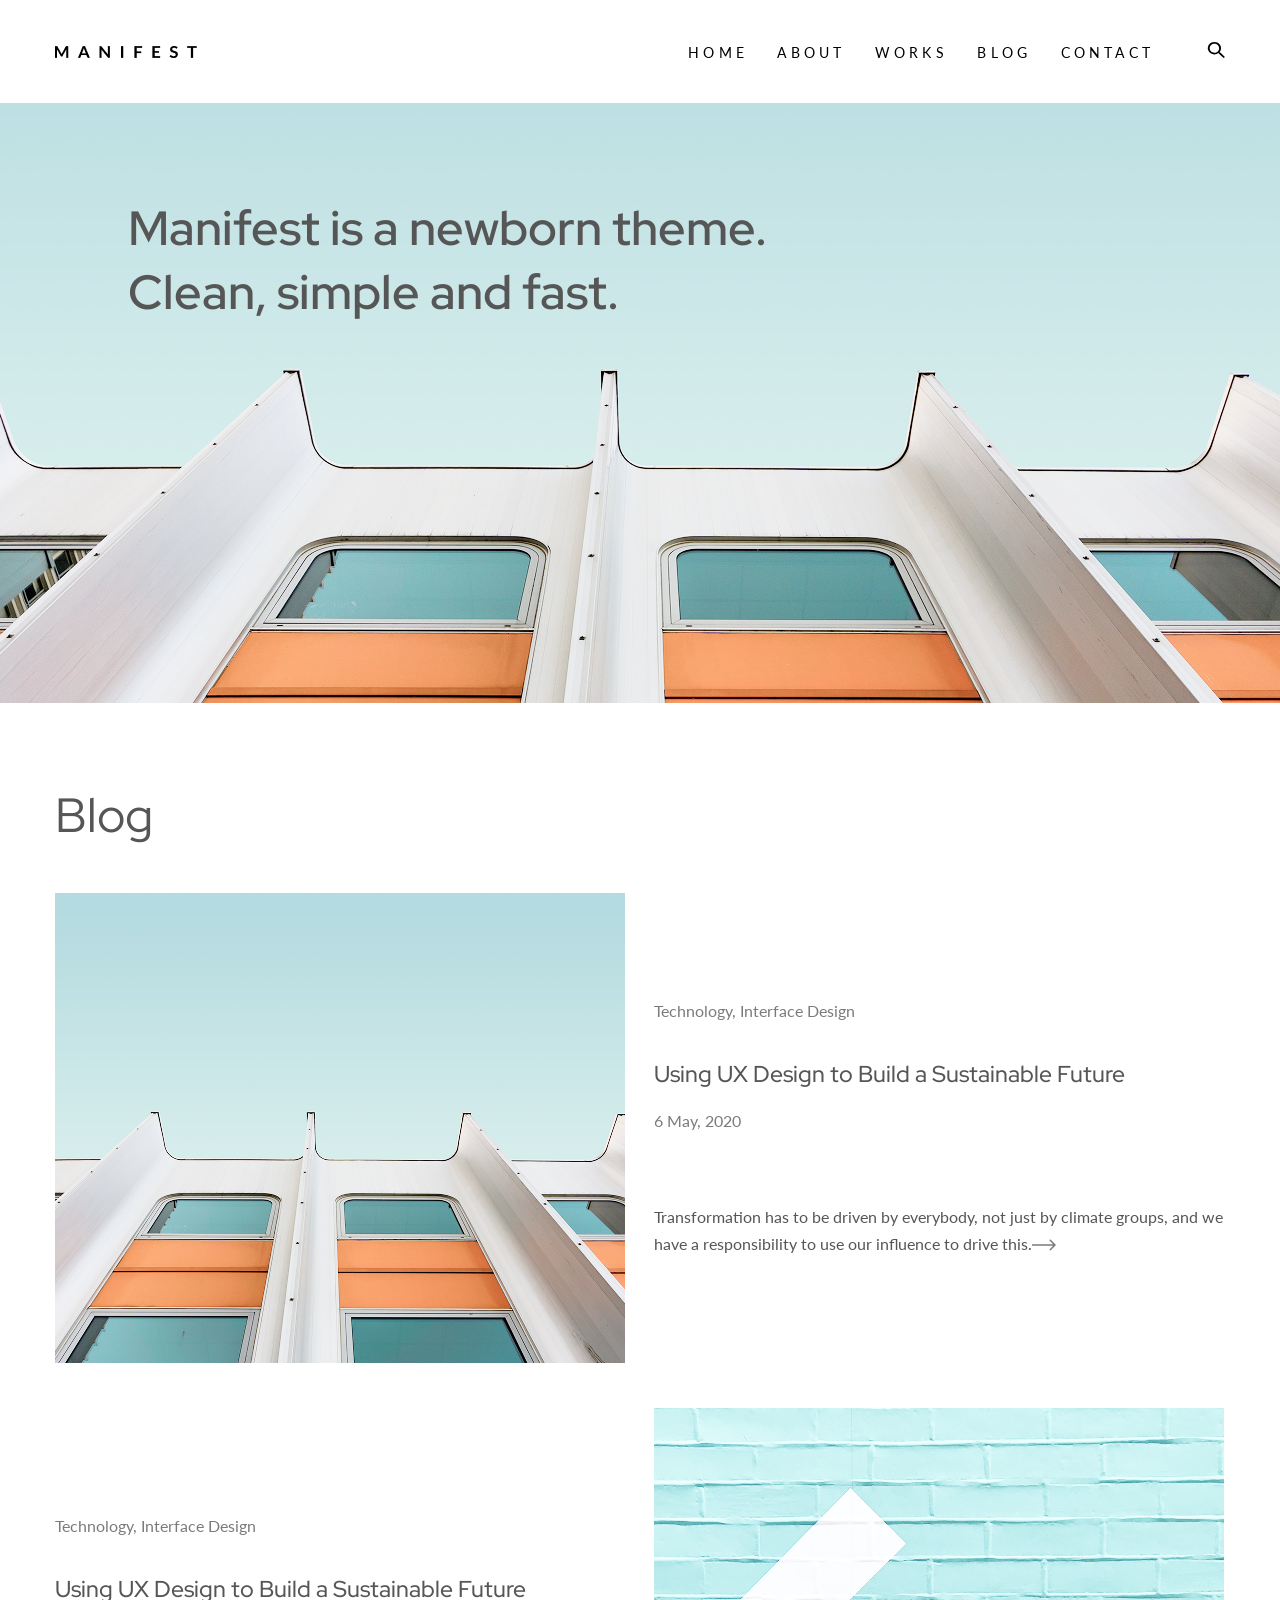
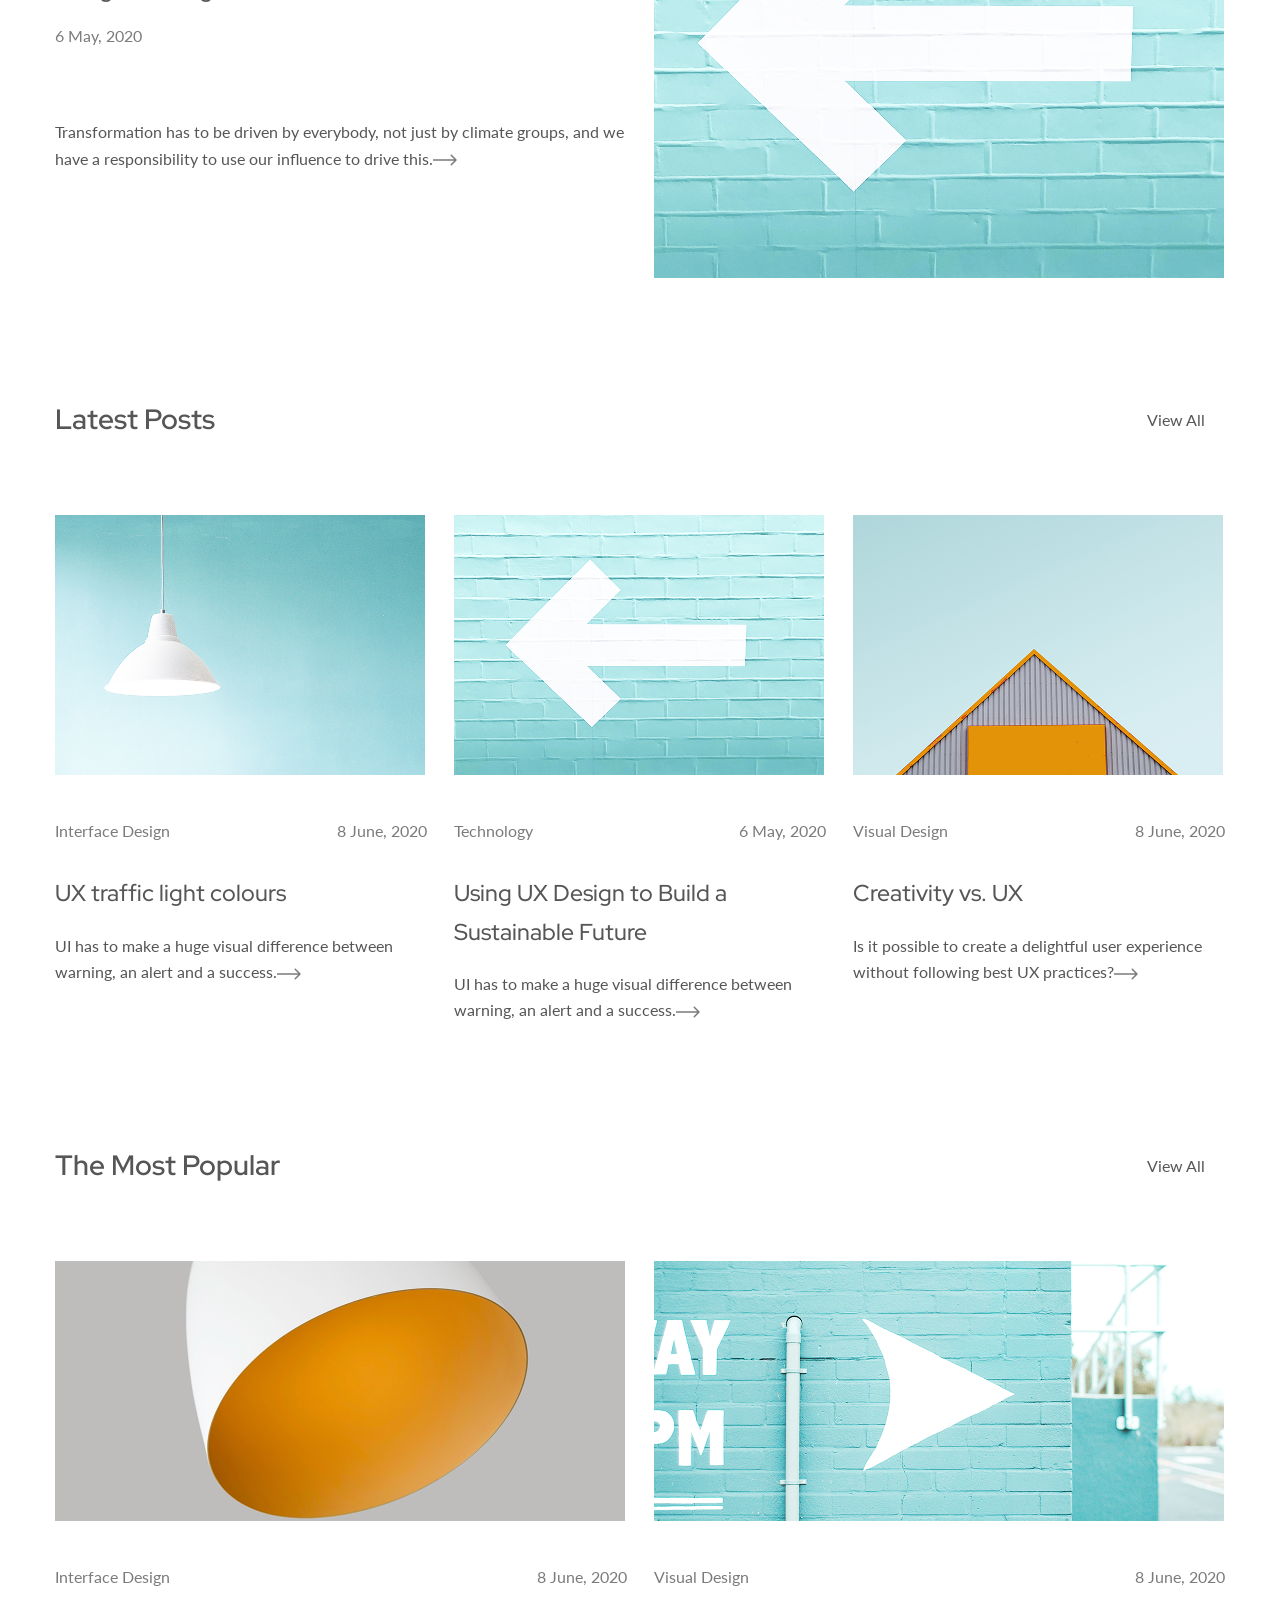
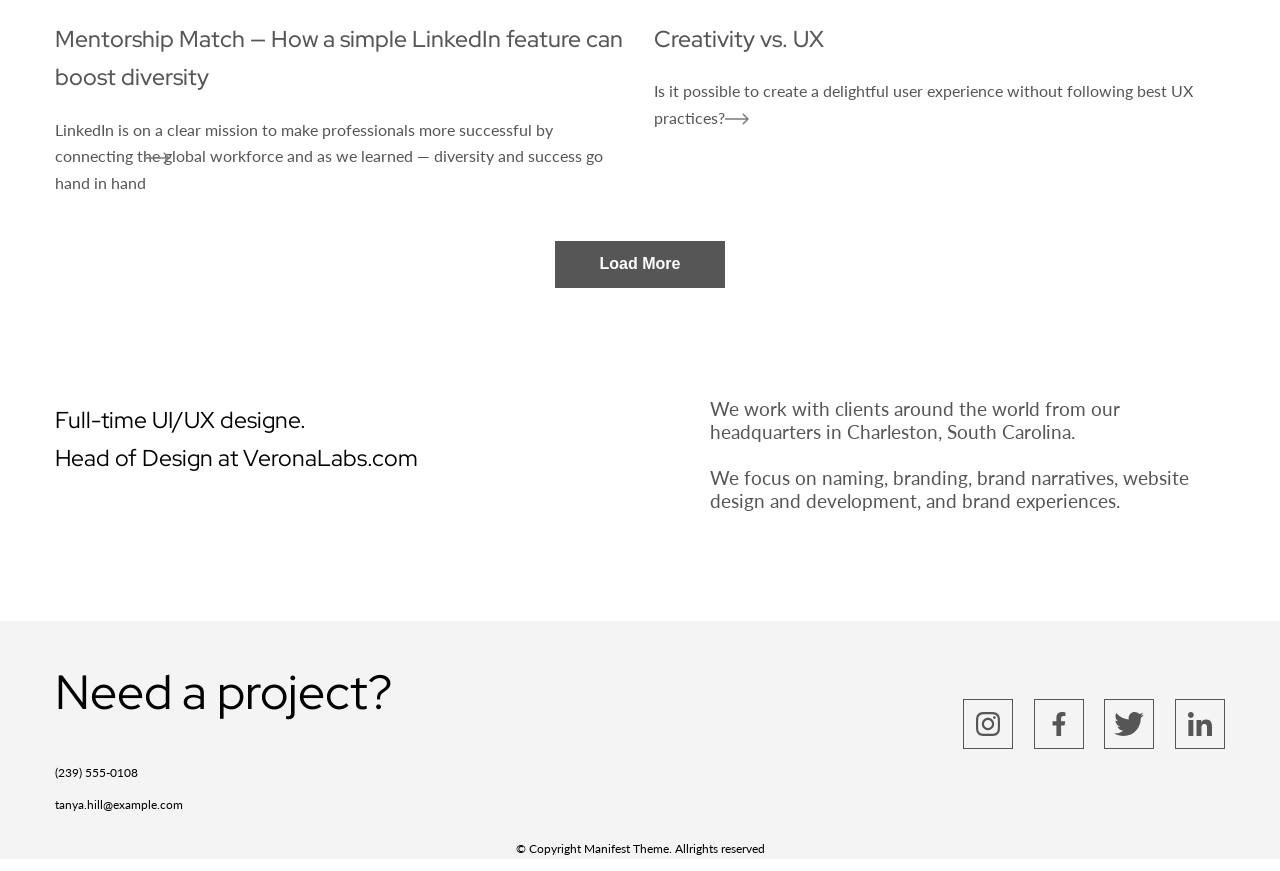
==== index.html @ acde96e4 "Create Manifest" ====
<!DOCTYPE html>
<html lang="en">

<head>
    <meta charset="UTF-8">
    <meta name="viewport" content="width=device-width, initial-scale=1.0">
    <title>Manifest</title>
    <link rel="preconnect" href="https://fonts.googleapis.com">
    <link rel="preconnect" href="https://fonts.gstatic.com" crossorigin>
    <link
        href="https://fonts.googleapis.com/css2?family=Lato:ital,wght@0,100;0,300;0,400;0,700;0,900;1,100;1,300;1,400;1,700;1,900&family=Red+Hat+Display:ital,wght@0,300..900;1,300..900&display=swap"
        rel="stylesheet">
    <link rel="stylesheet" href="./css/main.css">
</head>

<body>
    <header class="header">
        <div class="logo">
            <a href="#">
                <img src="./assets/img/logo.png" alt="Logo Company">
            </a>
        </div>
        <nav class="nav">


            <input type="checkbox" id="nav-burger" class="nav-burger burger">
            <label for="nav-burger" class="burger-img"></label>


            <ul class="menu">
                <li class="menu-item">
                    <a href="#" class="menu-link">home</a>
                </li>
                <li class="menu-item">
                    <a href="#" class="menu-link">about</a>
                </li>
                <li class="menu-item">
                    <a href="#" class="menu-link">works</a>
                </li>
                <li class="menu-item">
                    <a href="#" class="menu-link">blog</a>
                </li>
                <li class="menu-item">
                    <a href="#" class="menu-link">contact</a>
                </li>
            </ul>
        </nav>
        <div class="search">
            <a href="" class="search-link">
                <img src="./assets/img/search.svg" alt="Search icon">
            </a>
        </div>

    </header>


    <main class="main">
        <div class="background">
            <section class="banner">
                <h1 class="title-1">Manifest is a newborn theme.
                    Clean, simple and fast.
                </h1>
            </section>

        </div>
        <div class="blog">
            <div class="wrapper">
                <h2 class="title-2">Blog</h2>
                <div class="content">
                    <div class="blog-img">
                        <img src="./assets/img/blog-image.png" alt="blog-image">
                    </div>
                    <div class="text-content">
                        <h5 class="title-5">Technology, Interface Design</h5>
                        <h4 class="title-4">Using UX Design to Build a Sustainable Future</h4>
                        <data class="data">6 May, 2020</data>
                        <p class="text">Transformation has to be driven by everybody, not just by climate groups, and
                            we have a responsibility to use our
                            influence to drive this.</p>
                    </div>

                </div>
                <div class="content flex-reverse">
                    <div class="blog-img">
                        <img src="./assets/img/image.png" alt="image">
                    </div>
                    <div class="text-content">
                        <h5 class="title-5">Technology, Interface Design</h5>
                        <h4 class="title-4">Using UX Design to Build a Sustainable Future</h4>
                        <data class="data">6 May, 2020</data>
                        <p class="text">Transformation has to be driven by everybody, not just by climate groups, and
                            we have a responsibility to use our
                            influence to drive this.</p>
                    </div>
                </div>
            </div>
            <div class="wrapper">
                <div class="view">
                    <h3 class="title-3">Latest Posts</h3>
                    <p class="text">View All</p>
                </div>
                <div class="wrapper-row wrapper-row-first">
                    <div class="content-column">
                        <div class="blog-img">
                            <img src="./assets/img/image_1.png" alt="image_1">
                        </div>

                        <div class="text-content">
                            <div class="data-row">
                                <h5 class="title-5">Interface Design</h5>
                                <data class="data">8 June, 2020</data>
                            </div>
                            <h4 class="title-4">UX traffic light colours</h4>
                            <p class="text text-m20">UI has to make a huge visual difference between warning, an alert
                                and a
                                success.
                            </p>
                        </div>
                    </div>
                    <div class="content-column">
                        <div class="blog-img">
                            <img src="./assets/img/image_2.png" alt="image_1">
                        </div>

                        <div class="text-content">
                            <div class="data-row">
                                <h5 class="title-5">Technology</h5>
                                <data class="data">6 May, 2020</data>
                            </div>
                            <h4 class="title-4">Using UX Design to Build a Sustainable Future</h4>
                            <p class="text text-m20">UI has to make a huge visual difference between warning, an alert
                                and a
                                success.</p>
                        </div>
                    </div>
                    <div class="content-column">
                        <div class="blog-img">
                            <img src="./assets/img/Image_3.png" alt="image_1">
                        </div>

                        <div class="text-content">
                            <div class="data-row">
                                <h5 class="title-5">Visual Design</h5>
                                <data class="data">8 June, 2020</data>
                            </div>
                            <h4 class="title-4">Creativity vs. UX</h4>
                            <p class="text text-m20">Is it possible to create a delightful user experience without
                                following best
                                UX
                                practices?</p>
                        </div>
                    </div>
                </div>

            </div>

            <div class="wrapper">
                <div class="view">
                    <h3 class="title-3">The Most Popular</h3>
                    <p>View All</p>
                </div>
                <div class="wrapper-row wrapper-row-second">
                    <div class="content-column">
                        <div class="blog-img">
                            <img src="./assets/img/Image_4.png" alt="Image_4">
                        </div>

                        <div class="text-content">
                            <div class="data-row">
                                <h5 class="title-5">Interface Design</h5>
                                <data class="data">8 June, 2020</data>
                            </div>
                            <h4 class="title-4">Mentorship Match — How a simple LinkedIn feature can boost diversity
                            </h4>
                            <p class="text text-m20">LinkedIn is on a clear mission to make professionals more
                                successful by
                                connecting the global workforce and as we
                                learned — diversity and success go hand in hand</p>
                        </div>
                    </div>
                    <div class="content-column">
                        <div class="blog-img">
                            <img src="./assets/img/Image_5.png" alt="Image_5">
                        </div>

                        <div class="text-content">
                            <div class="data-row">
                                <h5 class="title-5">Visual Design</h5>
                                <data class="data">8 June, 2020</data>
                            </div>
                            <h4 class="title-4">Creativity vs. UX</h4>
                            <p class="text text-m20">Is it possible to create a delightful user experience without
                                following best
                                UX
                                practices?</p>
                        </div>
                    </div>
                </div>

                <button class="button">Load More</button>
            </div>

            <div class="grid">
                <h3 class="title-3">Full-time UI/UX designe. <br>Head of Design at VeronaLabs.com</h3>
                <p>We work with clients around the world from our headquarters in Charleston, South Carolina. <br><br>
                    We focus on naming, branding, brand narratives, website design and development, and brand
                    experiences.</p>
            </div>
        </div>
    </main>


    <footer class="footer">
        <div class="wrapper-row">
            <div class="contacts">
                <h2 class="title-2">Need a project?</h2>
                <p class="text">(239) 555-0108</p>
                <p class="text">tanya.hill@example.com</p>
            </div>
            <ul class="social">
                <li class="social-item">
                    <a href="#" class="social-link">
                        <svg width="24" height="24">
                            <use xlink:href="./assets/img/sprite.svg#instagram" class="social-icon"></use>
                        </svg>
                    </a>
                </li>
                <li class="social-item">
                    <a href="#" class="social-link">
                        <svg width="14" height="24">
                            <use xlink:href="./assets/img/sprite.svg#facebook" class="social-icon"></use>
                        </svg>
                    </a>
                </li>
                <li class="social-item">
                    <a href="#" class="social-link">
                        <svg width="30" height="24">
                            <use xlink:href="./assets/img/sprite.svg#twitter" class="social-icon"></use>
                        </svg>
                    </a>
                </li>
                <li class="social-item">
                    <a href="#" class="social-link">
                        <svg width="24" height="24">
                            <use xlink:href="./assets/img/sprite.svg#linkedin" class="social-icon"></use>
                        </svg>
                    </a>
                </li>
            </ul>
        </div>
        <p class="text">© Copyright Manifest Theme. Allrights reserved</p>
    </footer>
</body>

</html>
---- css/main.css ----
* {
  box-sizing: border-box;
  padding: 0;
}

ul,
ol,
dl {
  padding-left: 0;
  margin: 0 0;
  list-style: none;
}

html,
body {
  margin: 0;
  font-family: "Lato", sans-serif;
  font-size: 16px;
}

body {
  color: #565656;
  min-height: 100vh;
}

.header,
.banner,
.blog,
.footer {
  padding: 0 calc(50vw - 585px);
}
@media screen and (max-width: 1200px) {
  .header,
  .banner,
  .blog,
  .footer {
    padding: 0 calc(50vw - (585px - 13%));
  }
}
@media screen and (max-width: 992px) {
  .header,
  .banner,
  .blog,
  .footer {
    padding: 0 calc(50vw - (585px - 27%));
  }
}
@media screen and (max-width: 768px) {
  .header,
  .banner,
  .blog,
  .footer {
    padding: 0 15px;
  }
}

.header {
  display: flex;
  justify-content: space-between;
  align-items: center;
  gap: 1.8vw;
  padding-top: 42px;
  padding-bottom: 42px;
}
@media screen and (max-width: 992px) {
  .header {
    padding-top: 24px;
    padding-bottom: 24px;
  }
}

.nav {
  display: flex;
  justify-content: flex-end;
  flex-grow: 1;
}
@media screen and (max-width: 992px) {
  .nav {
    order: 2;
    flex-grow: 0;
  }
}

.menu {
  display: flex;
  gap: 2.3vw;
  padding: 0 30px;
}
@media screen and (max-width: 992px) {
  .menu {
    position: absolute;
    right: 0;
    top: 70px;
    width: 340px;
    opacity: 0;
    flex-direction: column;
    z-index: 2;
    background: #85b4c7;
    padding: 0 0;
    gap: 0;
    transition: all 0.5s;
  }
}
@media screen and (max-width: 992px) {
  .menu-item {
    text-align: center;
    padding: 10px 0;
    border: 1px solid #e5d9d9;
  }
}
.menu-link {
  position: relative;
  text-decoration: none;
  text-transform: uppercase;
  color: #000;
  font-size: 0.875rem;
  letter-spacing: 0.3em;
  font-weight: 400;
}
.menu-link::after {
  content: "";
  position: absolute;
  bottom: -5px;
  left: -14px;
  transform: translateX(10%);
  width: 0;
  height: 1px;
  opacity: 0;
  background: #000;
  transition: all 0.55s;
}
.menu-link:hover::after {
  left: 0;
  transform: translateX(12%);
  width: 76%;
  opacity: 1;
}

.burger {
  display: none;
}
@media screen and (max-width: 992px) {
  .burger:checked ~ .menu {
    opacity: 1;
  }
  .burger:checked ~ .burger-img {
    transform: rotate(405deg);
    transition: all 0.35s;
  }
  .burger:checked ~ .burger-img::before {
    opacity: 0;
  }
  .burger:checked ~ .burger-img::after {
    top: 0;
    transform: rotate(90deg);
  }
}
.burger-img {
  display: none;
  cursor: pointer;
}
@media screen and (max-width: 992px) {
  .burger-img {
    display: inline-block;
    position: relative;
    top: -3px;
    width: 34px;
    height: 2px;
    background-color: #000;
    vertical-align: middle;
  }
  .burger-img::after, .burger-img::before {
    content: "";
    position: absolute;
    width: 100%;
    height: 2px;
    background-color: #000;
    top: 10px;
  }
  .burger-img::after {
    top: -10px;
  }
}

.main {
  display: flex;
  flex-direction: column;
  gap: 9vh;
}
.main .background {
  background: url(../assets/img/bg-image.png) no-repeat;
  background-position: top;
  background-size: cover;
  max-width: 100%;
  max-height: 600px;
  position: relative;
}
.main .background::before {
  content: "";
  display: block;
  padding-top: 45%;
}
@media screen and (max-width: 992px) {
  .main .background {
    width: 100%;
  }
}
.main .background .banner {
  padding-top: 100px;
  padding-bottom: 380px;
}
.main .background .banner .title-1 {
  position: absolute;
  top: 5%;
  left: 10%;
  transform: translateY(50%);
  white-space: pre-line;
  font-weight: 600;
  font-size: 48px;
  line-height: 1.33;
  font-family: "Red Hat Display", sans-serif;
  margin: 0;
}
@media screen and (max-width: 992px) {
  .main .background .banner .title-1 {
    font-size: 36px;
  }
}
@media screen and (max-width: 768px) {
  .main .background .banner .title-1 {
    font-size: 30px;
    line-height: 1.67;
  }
}
.main .wrapper {
  display: flex;
  flex-direction: column;
  gap: 5vh;
  margin-bottom: 90px;
}
.main .wrapper .title-2 {
  font-family: "Red Hat Display", sans-serif;
  font-weight: 400;
  font-size: 48px;
  line-height: 1.33;
  margin: 0;
}
.main .wrapper .content {
  display: flex;
  gap: 3vh;
  align-items: center;
  justify-content: flex-start;
}
@media screen and (max-width: 778px) {
  .main .wrapper .content {
    flex-direction: column-reverse;
    align-items: center;
  }
}
.main .wrapper .content .blog-img {
  flex: 1 1 50%;
  min-width: 0;
  max-width: 100%;
}
@media screen and (max-width: 778px) {
  .main .wrapper .content .blog-img {
    flex: none;
    width: 100%;
  }
}
.main .wrapper .content .blog-img img {
  max-width: 100%;
  display: block;
  object-fit: cover;
  height: auto;
}
@media screen and (max-width: 778px) {
  .main .wrapper .content .blog-img img {
    width: 100%;
  }
}
.main .wrapper .text-content {
  flex: 1 1 50%;
  min-width: 0;
  max-width: 100%;
}
@media screen and (max-width: 778px) {
  .main .wrapper .text-content {
    flex: none;
  }
}
.main .wrapper .text-content .title-5,
.main .wrapper .text-content .data,
.main .wrapper .text-content .text {
  font-weight: 400;
  font-size: 16px;
  line-height: 1.66;
  color: #7b7b7b;
  margin: 0 0 30px;
}
.main .wrapper .text-content .title-4 {
  font-family: "Red Hat Display", sans-serif;
  font-weight: 500;
  font-size: 23px;
  line-height: 1.66;
  margin: 0 0 15px;
  columns: #000;
}
.main .wrapper .text-content .text {
  color: #565656;
  margin: 70px 0 0;
  position: relative;
}
.main .wrapper .text-content .text::after {
  content: "";
  background: url(../assets/img/Arrow.svg) no-repeat;
  position: absolute;
  width: 100%;
  height: 12px;
  top: 35px;
}
.main .wrapper .text-content .data-row {
  display: flex;
  justify-content: space-between;
  align-items: center;
  margin-top: 20px;
}
.main .wrapper .text-content .text-m20 {
  margin-top: 20px;
}
.main .wrapper .flex-reverse {
  flex-direction: row-reverse;
  align-items: center;
}
@media screen and (max-width: 778px) {
  .main .wrapper .flex-reverse {
    flex-direction: column-reverse;
    align-items: center;
  }
}
.main .wrapper .view {
  display: flex;
  justify-content: space-between;
  align-items: center;
  padding-right: 20px;
}
.main .wrapper .view .title-3 {
  font-family: "Red Hat Display", sans-serif;
  font-weight: 600;
  font-size: 28px;
  line-height: 1.66;
}
@media screen and (max-width: 778px) {
  .main .wrapper .view .title-3 {
    margin: 0;
  }
}
@media screen and (max-width: 778px) {
  .main .wrapper .view {
    flex-direction: column;
    justify-content: flex-start;
    align-items: start;
  }
}
.main .wrapper .wrapper-row {
  display: flex;
  gap: 3vh;
}
.main .wrapper .wrapper-row .content-column {
  display: flex;
  flex-direction: column;
  flex: 1 1 50%;
  gap: 2.5vh;
}
.main .wrapper .wrapper-row .content-column .blog-img {
  /* flex: 1 1 50%; */
  min-width: 0;
  max-width: 100%;
}
.main .wrapper .wrapper-row .content-column .blog-img img {
  max-width: 100%;
  display: block;
  object-fit: cover;
  height: auto;
}
@media screen and (max-width: 992px) {
  .main .wrapper .wrapper-row .content-column .blog-img img {
    flex: 1 1 50%;
    min-width: 0;
  }
}
@media screen and (max-width: 992px) {
  .main .wrapper .wrapper-row-first {
    flex-direction: column;
  }
}
@media screen and (max-width: 992px) {
  .main .wrapper .wrapper-row-first .content-column {
    display: flex;
    flex-direction: row;
    gap: 3vh;
  }
  .main .wrapper .wrapper-row-first .content-column:nth-of-type(2) {
    flex-direction: row-reverse;
  }
  .main .wrapper .wrapper-row-first .content-column .blog-img {
    flex: 1 1 50%;
  }
}
@media screen and (max-width: 778px) {
  .main .wrapper .wrapper-row-first .content-column {
    flex-direction: column;
    gap: 5vh;
  }
  .main .wrapper .wrapper-row-first .content-column:nth-of-type(2) {
    flex-direction: column;
  }
}
@media screen and (max-width: 778px) {
  .main .wrapper .wrapper-row-second {
    flex-direction: column;
    gap: 5vh;
  }
}
.main .wrapper .button {
  max-width: 180px;
  background: #565656;
  border: none;
  font-weight: 700;
  font-size: 16px;
  line-height: 166%;
  color: #fff;
  padding: 10px 45px;
  margin: 0 auto;
  cursor: pointer;
}
.main .grid {
  display: grid;
  grid-template-columns: 1fr 140px 1fr;
  margin-bottom: 90px;
}
.main .grid .title-3 {
  grid-column: 1;
  font-family: "Red Hat Display", sans-serif;
  font-weight: 400;
  font-size: 23px;
  line-height: 1.66;
  color: #000;
}
.main .grid p {
  grid-column: 3;
  font-size: 19px;
  color: #565656;
}
@media screen and (max-width: 992px) {
  .main .grid {
    grid-template-columns: 1fr;
    grid-auto-rows: auto;
    gap: 7vh;
    text-align: left;
  }
  .main .grid .title-3 {
    grid-column: 1;
    text-align: left;
  }
  .main .grid p {
    grid-column: 1;
    text-align: right;
  }
}
@media screen and (max-width: 778px) {
  .main .grid {
    gap: 5vh;
  }
  .main .grid .title-3 {
    text-align: center;
  }
  .main .grid p {
    text-align: center;
    margin: 0;
  }
}

.footer {
  background: #f4f4f4;
}
.footer .wrapper-row {
  display: flex;
  justify-content: space-between;
  align-items: center;
}
.footer .wrapper-row .contacts .title-2 {
  font-family: "Red Hat Display", sans-serif;
  font-weight: 400;
  font-size: 48px;
  line-height: 1.3;
  color: #000;
  text-align: left;
}
@media screen and (max-width: 992px) {
  .footer .wrapper-row .contacts .title-2 {
    text-align: center;
  }
}
.footer .wrapper-row .contacts .text {
  text-align: left;
}
@media screen and (max-width: 992px) {
  .footer .wrapper-row .contacts .text {
    text-align: center;
  }
}
.footer .wrapper-row .social {
  display: flex;
  gap: 2.3vh;
}
.footer .wrapper-row .social-item .social-link {
  display: flex;
  justify-content: center;
  align-items: center;
  width: 50px;
  height: 50px;
  border: 1px solid #565656;
  cursor: pointer;
  fill: #565656;
}
.footer .wrapper-row .social-item .social-link:hover {
  fill: #ffffff;
  background: #565656;
}
@media screen and (max-width: 992px) {
  .footer .wrapper-row {
    flex-direction: column;
    justify-content: center;
    gap: 4vh;
    padding: 40px 0;
  }
}
.footer .text {
  font-weight: 400;
  font-size: 12px;
  line-height: 1.66;
  text-align: center;
  color: #000;
}/*# sourceMappingURL=main.css.map */
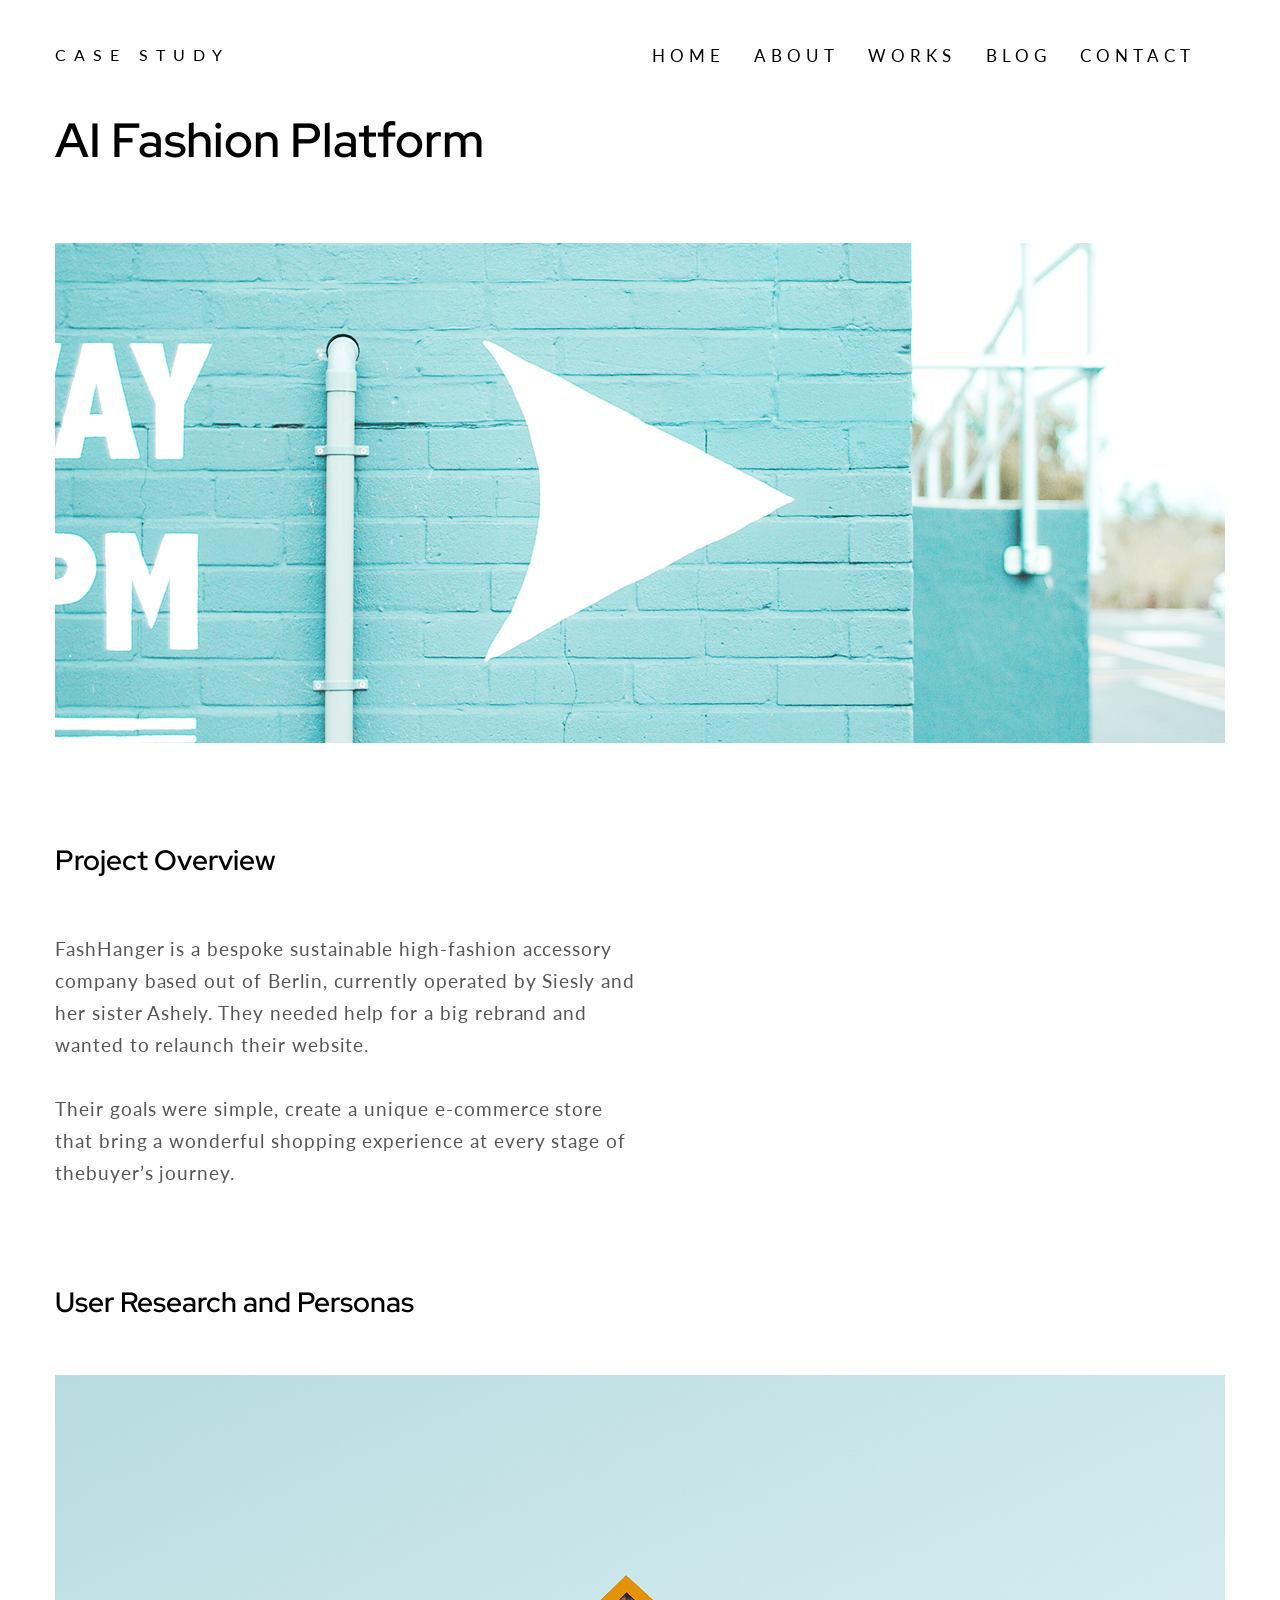
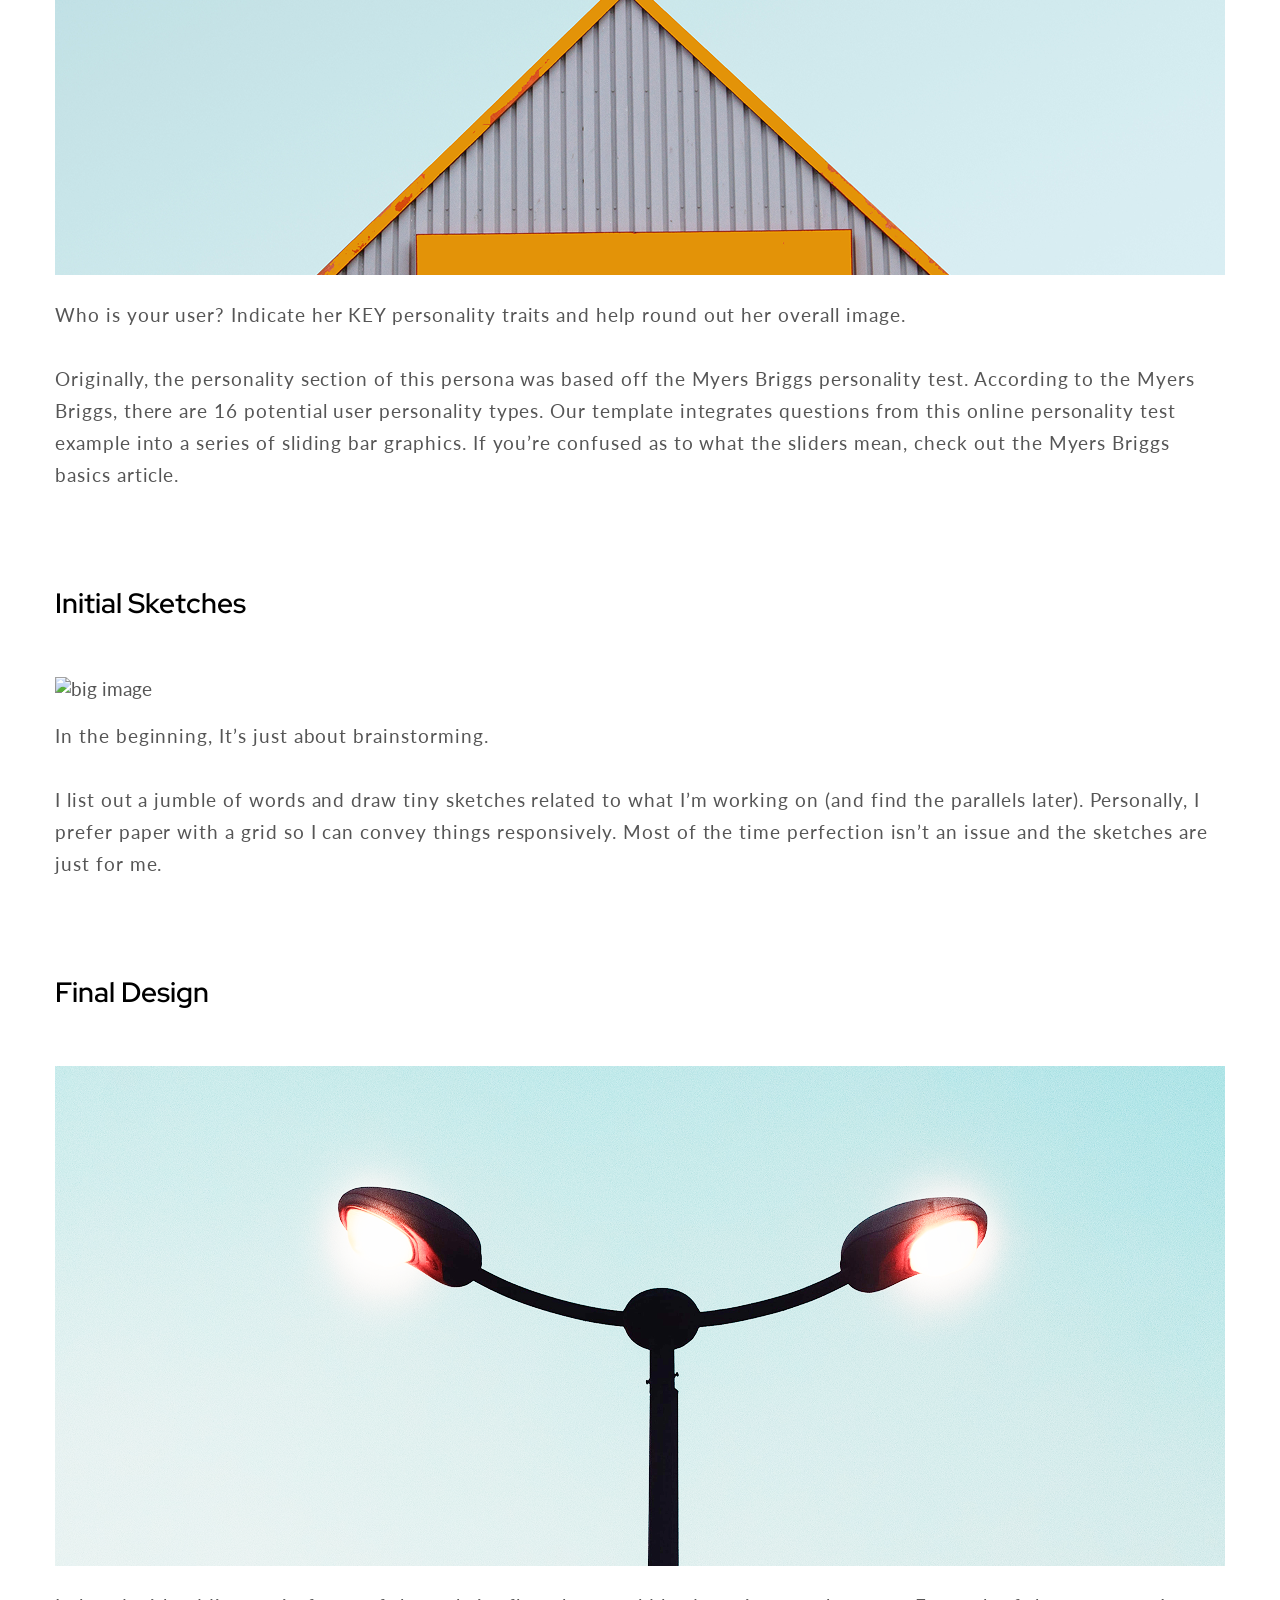
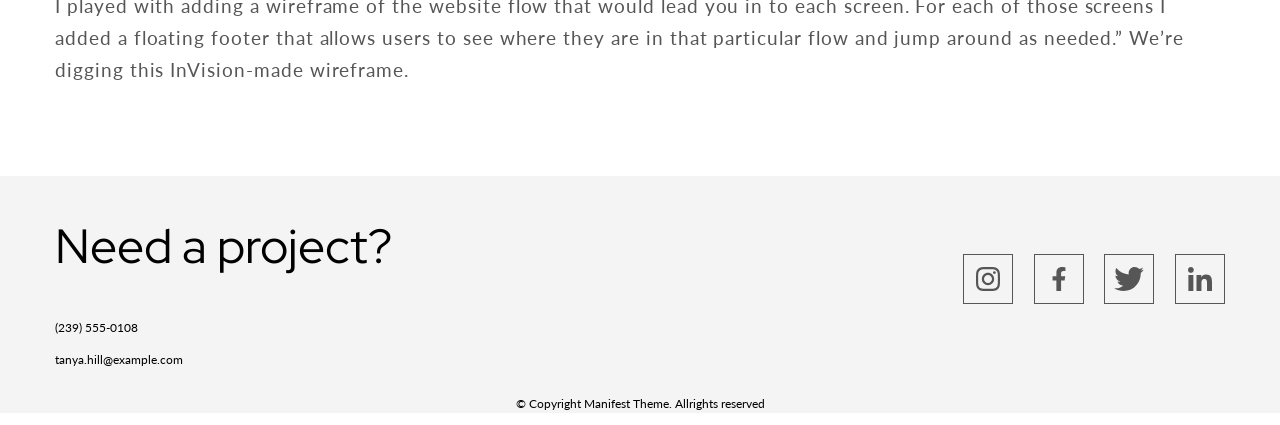
==== commit 01328560: "Adaptive Graphic" ====
--- a/index.html
+++ b/index.html
@@ -17,7 +17,7 @@
     <header class="header">
         <div class="logo">
             <a href="#">
-                <img src="./assets/img/logo.png" alt="Logo Company">
+                CASE STUDY
             </a>
         </div>
         <nav class="nav">
@@ -45,168 +45,81 @@
                 </li>
             </ul>
         </nav>
-        <div class="search">
-            <a href="" class="search-link">
-                <img src="./assets/img/search.svg" alt="Search icon">
-            </a>
-        </div>
 
     </header>
 
 
     <main class="main">
-        <div class="background">
-            <section class="banner">
-                <h1 class="title-1">Manifest is a newborn theme.
-                    Clean, simple and fast.
-                </h1>
-            </section>
+        <section class="section">
+            <h1 class="title title-1">
+                AI Fashion Platform
+            </h1>
+            <picture>
+                <source srcset="./assets/img/image1-small.png" media="(max-resolution: 1dppx) and (max-width: 500px)">
+                <source srcset="./assets/img/image1-medium.png" media="(max-resolution: 2dppx) and (max-width: 992px)">
+                <source srcset="./assets/img/image1-big.png" media="(max-resolution: 2dppx) and (max-width: 1400px)">
+                <img src="./assets/img/image1-big.png" alt="big picture">
+            </picture>
+        </section>
+        <section class="section">
+            <h2 class="title title-2">Project Overview</h2>
+            <p class="text text-left">FashHanger is a bespoke sustainable high-fashion accessory company based out of
+                Berlin, currently operated by Siesly and
+                her sister Ashely. They needed help for a big rebrand and wanted to relaunch their website.<br><br>
+                Their goals were simple, create a unique e-commerce store that bring a wonderful shopping experience at
+                every stage of
+                thebuyer’s journey.</p>
+        </section>
+        <section class="section">
+            <h2 class="title title-2">User Research and Personas</h2>
+            <picture>
+                <source srcset="./assets/img/image2-small.png" media="(max-resolution: 1dppx) and (max-width: 500px)">
+                <source srcset="./assets/img/image2-medium.png" media="(max-resolution: 2dppx) and (max-width: 992px)">
+                <source srcset="./assets/img/Image2-big.png" media="(max-resolution: 3dppx) and (max-width: 1400px)">
+                <img src="./assets/img/Image2-big.png" alt="big image">
+            </picture>
 
-        </div>
-        <div class="blog">
-            <div class="wrapper">
-                <h2 class="title-2">Blog</h2>
-                <div class="content">
-                    <div class="blog-img">
-                        <img src="./assets/img/blog-image.png" alt="blog-image">
-                    </div>
-                    <div class="text-content">
-                        <h5 class="title-5">Technology, Interface Design</h5>
-                        <h4 class="title-4">Using UX Design to Build a Sustainable Future</h4>
-                        <data class="data">6 May, 2020</data>
-                        <p class="text">Transformation has to be driven by everybody, not just by climate groups, and
-                            we have a responsibility to use our
-                            influence to drive this.</p>
-                    </div>
+            <p class="text">Who is your user? Indicate her KEY personality traits and help round out her overall image.
+                <br><br>
+                Originally, the personality section of this persona was based off the Myers Briggs personality test.
+                According to the
+                Myers Briggs, there are 16 potential user personality types. Our template integrates questions from this
+                online
+                personality test example into a series of sliding bar graphics. If you’re confused as to what the
+                sliders mean, check
+                out the Myers Briggs basics article.
+            </p>
+        </section>
+        <section class="section">
+            <h2 class="title title-2">Initial Sketches</h2>
+            <picture>
+                <source srcset="./assets/img/image3-small.png" media="(max-resolution: 1dppx) and (max-width: 500px)">
+                <source srcset="./assets/img/image3-medium.png" media="(max-resolution: 1dppx) and (max-width: 992px)">
+                <source srcset="./assets/img/Image3-big.png" media="(max-resolution: 1dppx) and (max-width: 1400px)">
+                <img src="./assets/img/image3-big.png" alt="big image">
+            </picture>
+            <p class="text">In the beginning, It’s just about brainstorming. <br><br>
+                I list out a jumble of words and draw tiny sketches related to what I’m working on (and find the
+                parallels later).
+                Personally, I prefer paper with a grid so I can convey things responsively. Most of the time perfection
+                isn’t an issue
+                and the sketches are just for me.</p>
+        </section>
+        <section class="section">
+            <h2 class="title title-2">Final Design</h2>
+            <picture>
+                <source srcset="./assets/img/image4-small.png" media="(max-resolution: 1dppx) and (max-width: 500px)">
+                <source srcset="./assets/img/image4-medium.png" media="(max-resolution: 1dppx) and (max-width: 992px)">
+                <source srcset="./assets/img/Img4-big.png" media="(max-resolution: 1dppx) and (max-width: 1400px)">
+                <img src="./assets/img/Img4-big.png" alt="big image">
+            </picture>
+            <p class="text">I played with adding a wireframe of the website flow that would lead you in to each screen.
+                For each of those screens I
+                added a floating footer that allows users to see where they are in that particular flow and jump around
+                as needed.”
+                We’re digging this InVision-made wireframe.</p>
 
-                </div>
-                <div class="content flex-reverse">
-                    <div class="blog-img">
-                        <img src="./assets/img/image.png" alt="image">
-                    </div>
-                    <div class="text-content">
-                        <h5 class="title-5">Technology, Interface Design</h5>
-                        <h4 class="title-4">Using UX Design to Build a Sustainable Future</h4>
-                        <data class="data">6 May, 2020</data>
-                        <p class="text">Transformation has to be driven by everybody, not just by climate groups, and
-                            we have a responsibility to use our
-                            influence to drive this.</p>
-                    </div>
-                </div>
-            </div>
-            <div class="wrapper">
-                <div class="view">
-                    <h3 class="title-3">Latest Posts</h3>
-                    <p class="text">View All</p>
-                </div>
-                <div class="wrapper-row wrapper-row-first">
-                    <div class="content-column">
-                        <div class="blog-img">
-                            <img src="./assets/img/image_1.png" alt="image_1">
-                        </div>
-
-                        <div class="text-content">
-                            <div class="data-row">
-                                <h5 class="title-5">Interface Design</h5>
-                                <data class="data">8 June, 2020</data>
-                            </div>
-                            <h4 class="title-4">UX traffic light colours</h4>
-                            <p class="text text-m20">UI has to make a huge visual difference between warning, an alert
-                                and a
-                                success.
-                            </p>
-                        </div>
-                    </div>
-                    <div class="content-column">
-                        <div class="blog-img">
-                            <img src="./assets/img/image_2.png" alt="image_1">
-                        </div>
-
-                        <div class="text-content">
-                            <div class="data-row">
-                                <h5 class="title-5">Technology</h5>
-                                <data class="data">6 May, 2020</data>
-                            </div>
-                            <h4 class="title-4">Using UX Design to Build a Sustainable Future</h4>
-                            <p class="text text-m20">UI has to make a huge visual difference between warning, an alert
-                                and a
-                                success.</p>
-                        </div>
-                    </div>
-                    <div class="content-column">
-                        <div class="blog-img">
-                            <img src="./assets/img/Image_3.png" alt="image_1">
-                        </div>
-
-                        <div class="text-content">
-                            <div class="data-row">
-                                <h5 class="title-5">Visual Design</h5>
-                                <data class="data">8 June, 2020</data>
-                            </div>
-                            <h4 class="title-4">Creativity vs. UX</h4>
-                            <p class="text text-m20">Is it possible to create a delightful user experience without
-                                following best
-                                UX
-                                practices?</p>
-                        </div>
-                    </div>
-                </div>
-
-            </div>
-
-            <div class="wrapper">
-                <div class="view">
-                    <h3 class="title-3">The Most Popular</h3>
-                    <p>View All</p>
-                </div>
-                <div class="wrapper-row wrapper-row-second">
-                    <div class="content-column">
-                        <div class="blog-img">
-                            <img src="./assets/img/Image_4.png" alt="Image_4">
-                        </div>
-
-                        <div class="text-content">
-                            <div class="data-row">
-                                <h5 class="title-5">Interface Design</h5>
-                                <data class="data">8 June, 2020</data>
-                            </div>
-                            <h4 class="title-4">Mentorship Match — How a simple LinkedIn feature can boost diversity
-                            </h4>
-                            <p class="text text-m20">LinkedIn is on a clear mission to make professionals more
-                                successful by
-                                connecting the global workforce and as we
-                                learned — diversity and success go hand in hand</p>
-                        </div>
-                    </div>
-                    <div class="content-column">
-                        <div class="blog-img">
-                            <img src="./assets/img/Image_5.png" alt="Image_5">
-                        </div>
-
-                        <div class="text-content">
-                            <div class="data-row">
-                                <h5 class="title-5">Visual Design</h5>
-                                <data class="data">8 June, 2020</data>
-                            </div>
-                            <h4 class="title-4">Creativity vs. UX</h4>
-                            <p class="text text-m20">Is it possible to create a delightful user experience without
-                                following best
-                                UX
-                                practices?</p>
-                        </div>
-                    </div>
-                </div>
-
-                <button class="button">Load More</button>
-            </div>
-
-            <div class="grid">
-                <h3 class="title-3">Full-time UI/UX designe. <br>Head of Design at VeronaLabs.com</h3>
-                <p>We work with clients around the world from our headquarters in Charleston, South Carolina. <br><br>
-                    We focus on naming, branding, brand narratives, website design and development, and brand
-                    experiences.</p>
-            </div>
-        </div>
+        </section>
     </main>
 
 
--- a/css/main.css
+++ b/css/main.css
@@ -15,7 +15,7 @@
 body {
   margin: 0;
   font-family: "Lato", sans-serif;
-  font-size: 16px;
+  font-size: 19px;
 }
 
 body {
@@ -24,31 +24,27 @@
 }
 
 .header,
-.banner,
-.blog,
+.main,
 .footer {
   padding: 0 calc(50vw - 585px);
 }
 @media screen and (max-width: 1200px) {
   .header,
-  .banner,
-  .blog,
+  .main,
   .footer {
     padding: 0 calc(50vw - (585px - 13%));
   }
 }
 @media screen and (max-width: 992px) {
   .header,
-  .banner,
-  .blog,
+  .main,
   .footer {
     padding: 0 calc(50vw - (585px - 27%));
   }
 }
 @media screen and (max-width: 768px) {
   .header,
-  .banner,
-  .blog,
+  .main,
   .footer {
     padding: 0 15px;
   }
@@ -67,6 +63,15 @@
     padding-top: 24px;
     padding-bottom: 24px;
   }
+}
+
+.logo a {
+  font-weight: 400;
+  font-size: 16px;
+  line-height: 1.5;
+  color: #000;
+  letter-spacing: 0.5em;
+  text-decoration: none;
 }
 
 .nav {
@@ -182,303 +187,66 @@
   }
 }
 
-.main {
-  display: flex;
-  flex-direction: column;
-  gap: 9vh;
-}
-.main .background {
-  background: url(../assets/img/bg-image.png) no-repeat;
-  background-position: top;
-  background-size: cover;
-  max-width: 100%;
-  max-height: 600px;
-  position: relative;
-}
-.main .background::before {
-  content: "";
-  display: block;
-  padding-top: 45%;
-}
-@media screen and (max-width: 992px) {
-  .main .background {
-    width: 100%;
-  }
-}
-.main .background .banner {
-  padding-top: 100px;
-  padding-bottom: 380px;
-}
-.main .background .banner .title-1 {
-  position: absolute;
-  top: 5%;
-  left: 10%;
-  transform: translateY(50%);
-  white-space: pre-line;
+.main .section {
+  margin-bottom: 90px;
+}
+.main .section .title {
+  color: #000;
+}
+.main .section .title-1 {
+  font-family: "Red Hat Display", sans-serif;
   font-weight: 600;
   font-size: 48px;
   line-height: 1.33;
-  font-family: "Red Hat Display", sans-serif;
-  margin: 0;
-}
-@media screen and (max-width: 992px) {
-  .main .background .banner .title-1 {
-    font-size: 36px;
-  }
-}
-@media screen and (max-width: 768px) {
-  .main .background .banner .title-1 {
+  margin-top: 0;
+  margin-bottom: 70px;
+}
+@media screen and (max-width: 992px) {
+  .main .section .title-1 {
+    font-size: 33px;
+    line-height: 1.52;
+  }
+}
+@media screen and (max-width: 700px) {
+  .main .section .title-1 {
     font-size: 30px;
     line-height: 1.67;
   }
 }
-.main .wrapper {
-  display: flex;
-  flex-direction: column;
-  gap: 5vh;
-  margin-bottom: 90px;
-}
-.main .wrapper .title-2 {
-  font-family: "Red Hat Display", sans-serif;
-  font-weight: 400;
-  font-size: 48px;
-  line-height: 1.33;
-  margin: 0;
-}
-.main .wrapper .content {
-  display: flex;
-  gap: 3vh;
-  align-items: center;
-  justify-content: flex-start;
-}
-@media screen and (max-width: 778px) {
-  .main .wrapper .content {
-    flex-direction: column-reverse;
-    align-items: center;
-  }
-}
-.main .wrapper .content .blog-img {
-  flex: 1 1 50%;
-  min-width: 0;
-  max-width: 100%;
-}
-@media screen and (max-width: 778px) {
-  .main .wrapper .content .blog-img {
-    flex: none;
-    width: 100%;
-  }
-}
-.main .wrapper .content .blog-img img {
-  max-width: 100%;
-  display: block;
-  object-fit: cover;
-  height: auto;
-}
-@media screen and (max-width: 778px) {
-  .main .wrapper .content .blog-img img {
-    width: 100%;
-  }
-}
-.main .wrapper .text-content {
-  flex: 1 1 50%;
-  min-width: 0;
-  max-width: 100%;
-}
-@media screen and (max-width: 778px) {
-  .main .wrapper .text-content {
-    flex: none;
-  }
-}
-.main .wrapper .text-content .title-5,
-.main .wrapper .text-content .data,
-.main .wrapper .text-content .text {
-  font-weight: 400;
-  font-size: 16px;
-  line-height: 1.66;
-  color: #7b7b7b;
-  margin: 0 0 30px;
-}
-.main .wrapper .text-content .title-4 {
-  font-family: "Red Hat Display", sans-serif;
-  font-weight: 500;
-  font-size: 23px;
-  line-height: 1.66;
-  margin: 0 0 15px;
-  columns: #000;
-}
-.main .wrapper .text-content .text {
-  color: #565656;
-  margin: 70px 0 0;
-  position: relative;
-}
-.main .wrapper .text-content .text::after {
-  content: "";
-  background: url(../assets/img/Arrow.svg) no-repeat;
-  position: absolute;
-  width: 100%;
-  height: 12px;
-  top: 35px;
-}
-.main .wrapper .text-content .data-row {
-  display: flex;
-  justify-content: space-between;
-  align-items: center;
-  margin-top: 20px;
-}
-.main .wrapper .text-content .text-m20 {
-  margin-top: 20px;
-}
-.main .wrapper .flex-reverse {
-  flex-direction: row-reverse;
-  align-items: center;
-}
-@media screen and (max-width: 778px) {
-  .main .wrapper .flex-reverse {
-    flex-direction: column-reverse;
-    align-items: center;
-  }
-}
-.main .wrapper .view {
-  display: flex;
-  justify-content: space-between;
-  align-items: center;
-  padding-right: 20px;
-}
-.main .wrapper .view .title-3 {
+.main .section .title-2 {
   font-family: "Red Hat Display", sans-serif;
   font-weight: 600;
   font-size: 28px;
   line-height: 1.66;
-}
-@media screen and (max-width: 778px) {
-  .main .wrapper .view .title-3 {
-    margin: 0;
-  }
-}
-@media screen and (max-width: 778px) {
-  .main .wrapper .view {
-    flex-direction: column;
-    justify-content: flex-start;
-    align-items: start;
-  }
-}
-.main .wrapper .wrapper-row {
-  display: flex;
-  gap: 3vh;
-}
-.main .wrapper .wrapper-row .content-column {
-  display: flex;
-  flex-direction: column;
-  flex: 1 1 50%;
-  gap: 2.5vh;
-}
-.main .wrapper .wrapper-row .content-column .blog-img {
-  /* flex: 1 1 50%; */
-  min-width: 0;
+  margin-bottom: 50px;
+  margin-top: 0;
+}
+.main .section .text {
+  font-weight: 400;
+  font-size: 19px;
+  line-height: 1.68;
+  color: #565656;
+  margin: 20px 0 0;
+  letter-spacing: 0.05em;
+}
+.main .section .text-left {
+  text-align: left;
+  max-width: 50%;
+}
+@media screen and (max-width: 992px) {
+  .main .section .text-left {
+    min-width: 100%;
+  }
+}
+@media screen and (max-width: 700px) {
+  .main .section .text-left {
+    min-width: 100%;
+    line-height: 2;
+  }
+}
+.main .section img {
+  object-fit: cover;
   max-width: 100%;
-}
-.main .wrapper .wrapper-row .content-column .blog-img img {
-  max-width: 100%;
-  display: block;
-  object-fit: cover;
-  height: auto;
-}
-@media screen and (max-width: 992px) {
-  .main .wrapper .wrapper-row .content-column .blog-img img {
-    flex: 1 1 50%;
-    min-width: 0;
-  }
-}
-@media screen and (max-width: 992px) {
-  .main .wrapper .wrapper-row-first {
-    flex-direction: column;
-  }
-}
-@media screen and (max-width: 992px) {
-  .main .wrapper .wrapper-row-first .content-column {
-    display: flex;
-    flex-direction: row;
-    gap: 3vh;
-  }
-  .main .wrapper .wrapper-row-first .content-column:nth-of-type(2) {
-    flex-direction: row-reverse;
-  }
-  .main .wrapper .wrapper-row-first .content-column .blog-img {
-    flex: 1 1 50%;
-  }
-}
-@media screen and (max-width: 778px) {
-  .main .wrapper .wrapper-row-first .content-column {
-    flex-direction: column;
-    gap: 5vh;
-  }
-  .main .wrapper .wrapper-row-first .content-column:nth-of-type(2) {
-    flex-direction: column;
-  }
-}
-@media screen and (max-width: 778px) {
-  .main .wrapper .wrapper-row-second {
-    flex-direction: column;
-    gap: 5vh;
-  }
-}
-.main .wrapper .button {
-  max-width: 180px;
-  background: #565656;
-  border: none;
-  font-weight: 700;
-  font-size: 16px;
-  line-height: 166%;
-  color: #fff;
-  padding: 10px 45px;
-  margin: 0 auto;
-  cursor: pointer;
-}
-.main .grid {
-  display: grid;
-  grid-template-columns: 1fr 140px 1fr;
-  margin-bottom: 90px;
-}
-.main .grid .title-3 {
-  grid-column: 1;
-  font-family: "Red Hat Display", sans-serif;
-  font-weight: 400;
-  font-size: 23px;
-  line-height: 1.66;
-  color: #000;
-}
-.main .grid p {
-  grid-column: 3;
-  font-size: 19px;
-  color: #565656;
-}
-@media screen and (max-width: 992px) {
-  .main .grid {
-    grid-template-columns: 1fr;
-    grid-auto-rows: auto;
-    gap: 7vh;
-    text-align: left;
-  }
-  .main .grid .title-3 {
-    grid-column: 1;
-    text-align: left;
-  }
-  .main .grid p {
-    grid-column: 1;
-    text-align: right;
-  }
-}
-@media screen and (max-width: 778px) {
-  .main .grid {
-    gap: 5vh;
-  }
-  .main .grid .title-3 {
-    text-align: center;
-  }
-  .main .grid p {
-    text-align: center;
-    margin: 0;
-  }
 }
 
 .footer {
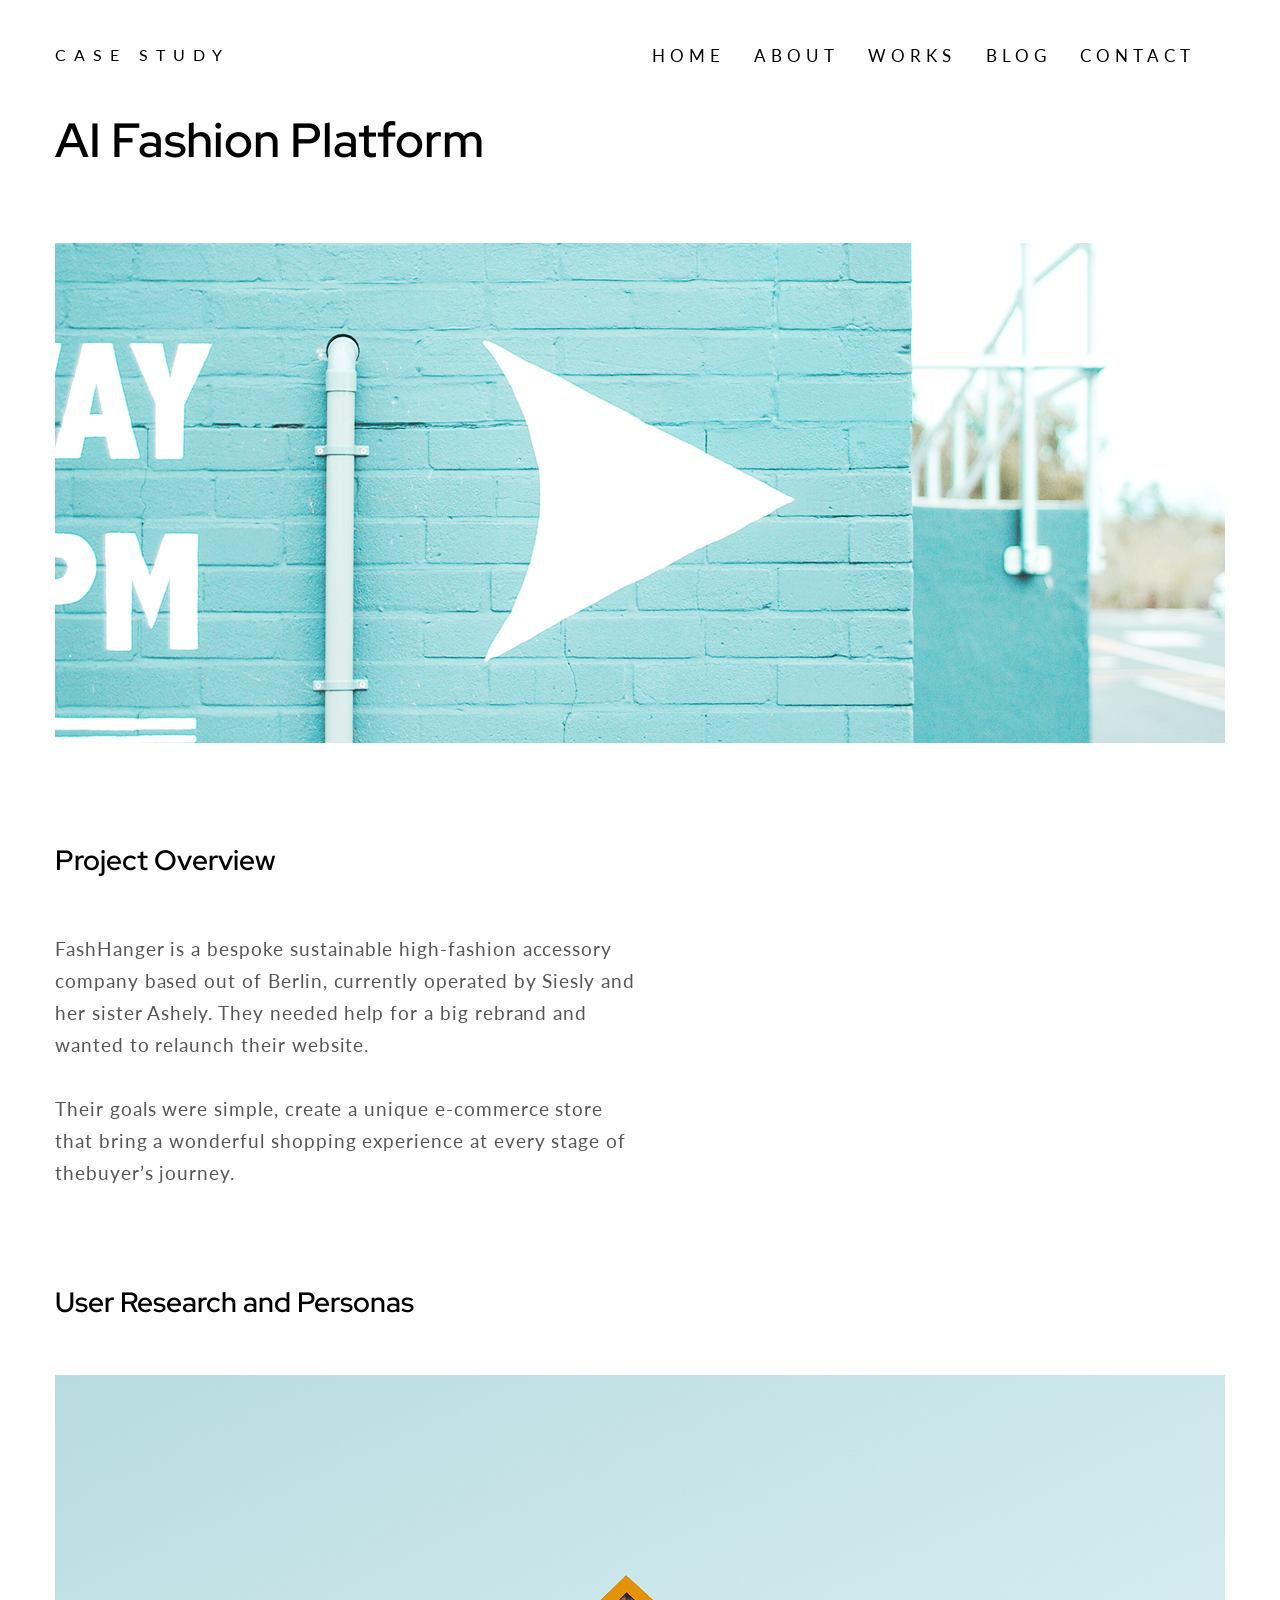
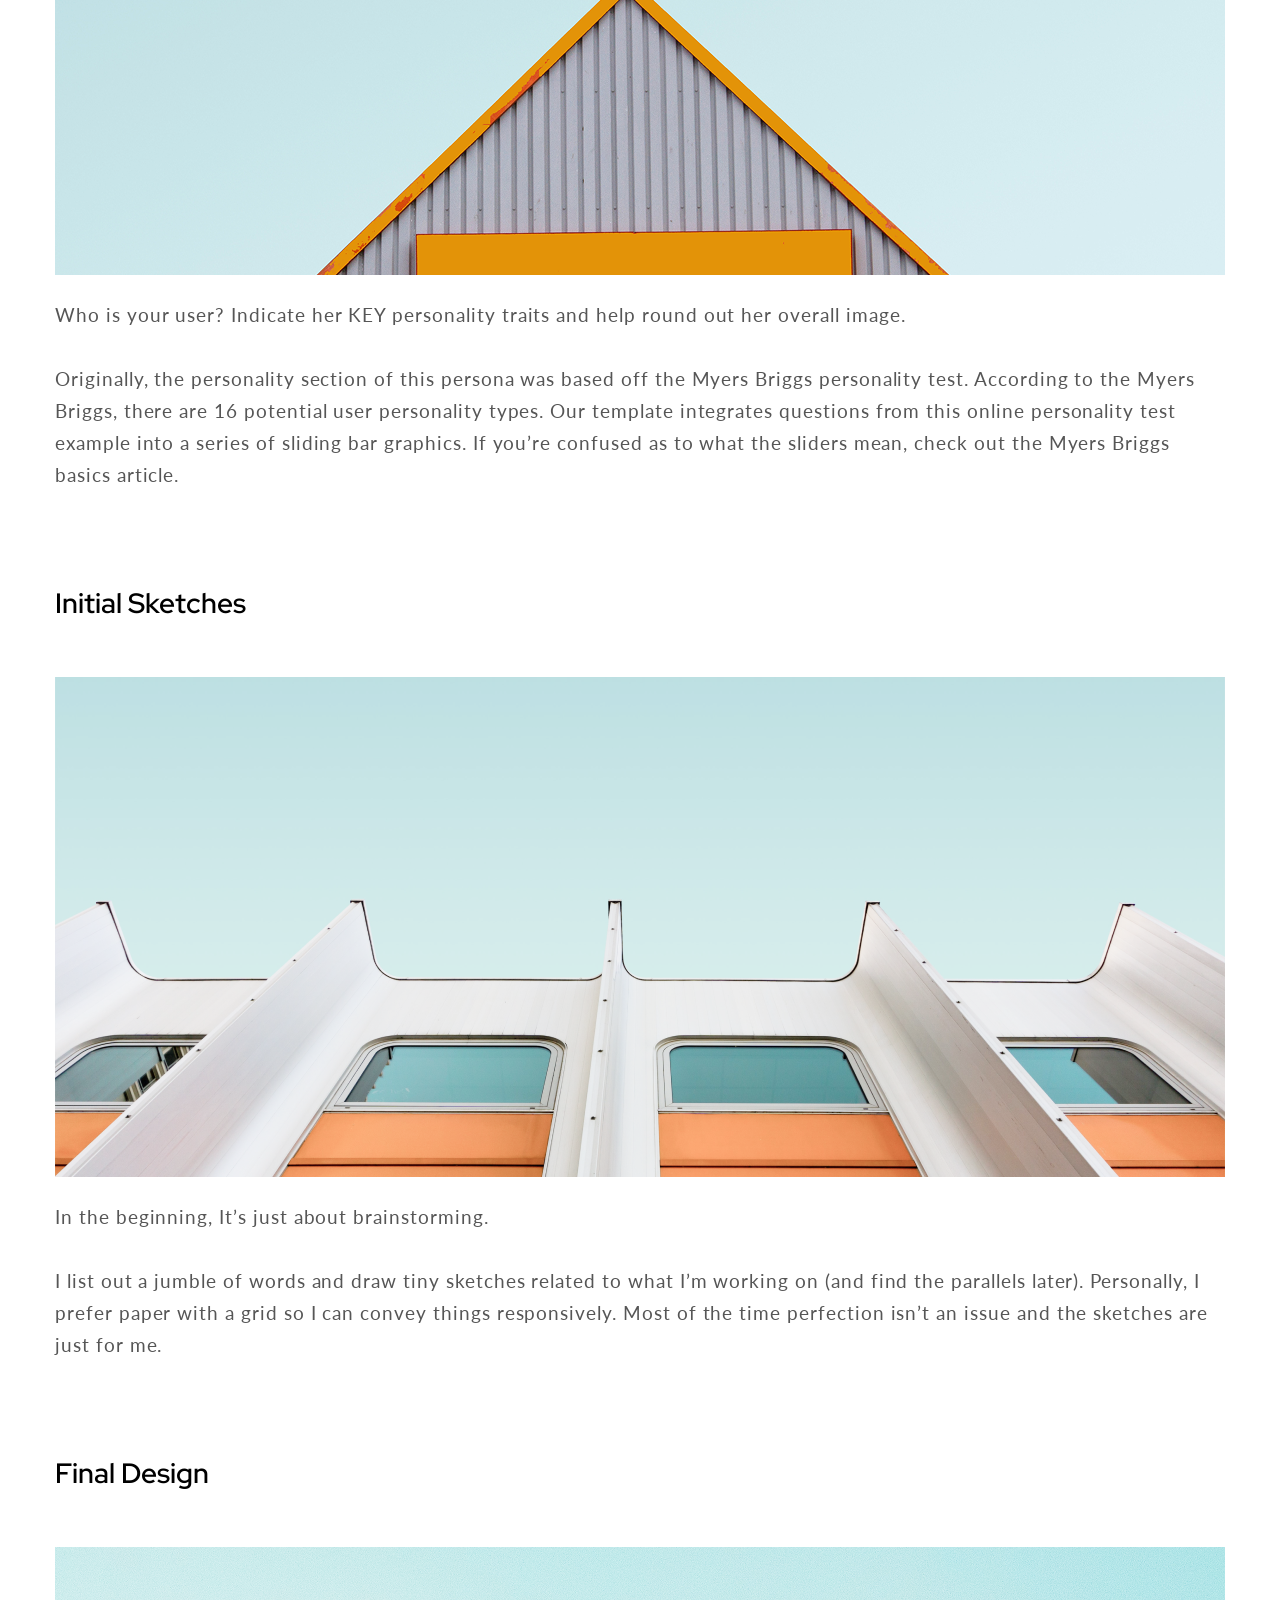
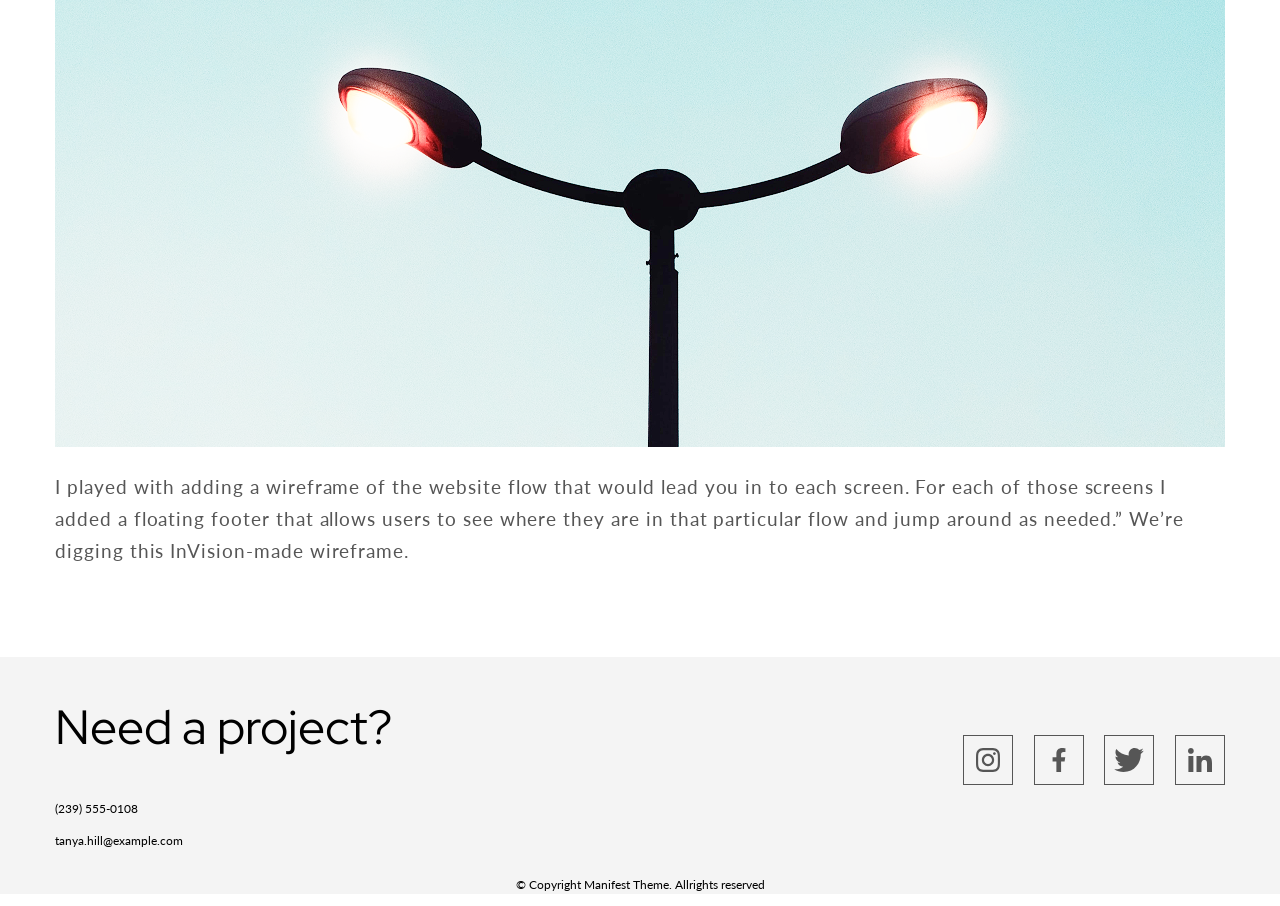
==== commit 0be512b3: "виправила картинку" ====
--- a/index.html
+++ b/index.html
@@ -95,7 +95,7 @@
             <picture>
                 <source srcset="./assets/img/image3-small.png" media="(max-resolution: 1dppx) and (max-width: 500px)">
                 <source srcset="./assets/img/image3-medium.png" media="(max-resolution: 1dppx) and (max-width: 992px)">
-                <source srcset="./assets/img/Image3-big.png" media="(max-resolution: 1dppx) and (max-width: 1400px)">
+                <source srcset="./assets/img/image3-big.png" media="(max-resolution: 1dppx) and (max-width: 1400px)">
                 <img src="./assets/img/image3-big.png" alt="big image">
             </picture>
             <p class="text">In the beginning, It’s just about brainstorming. <br><br>
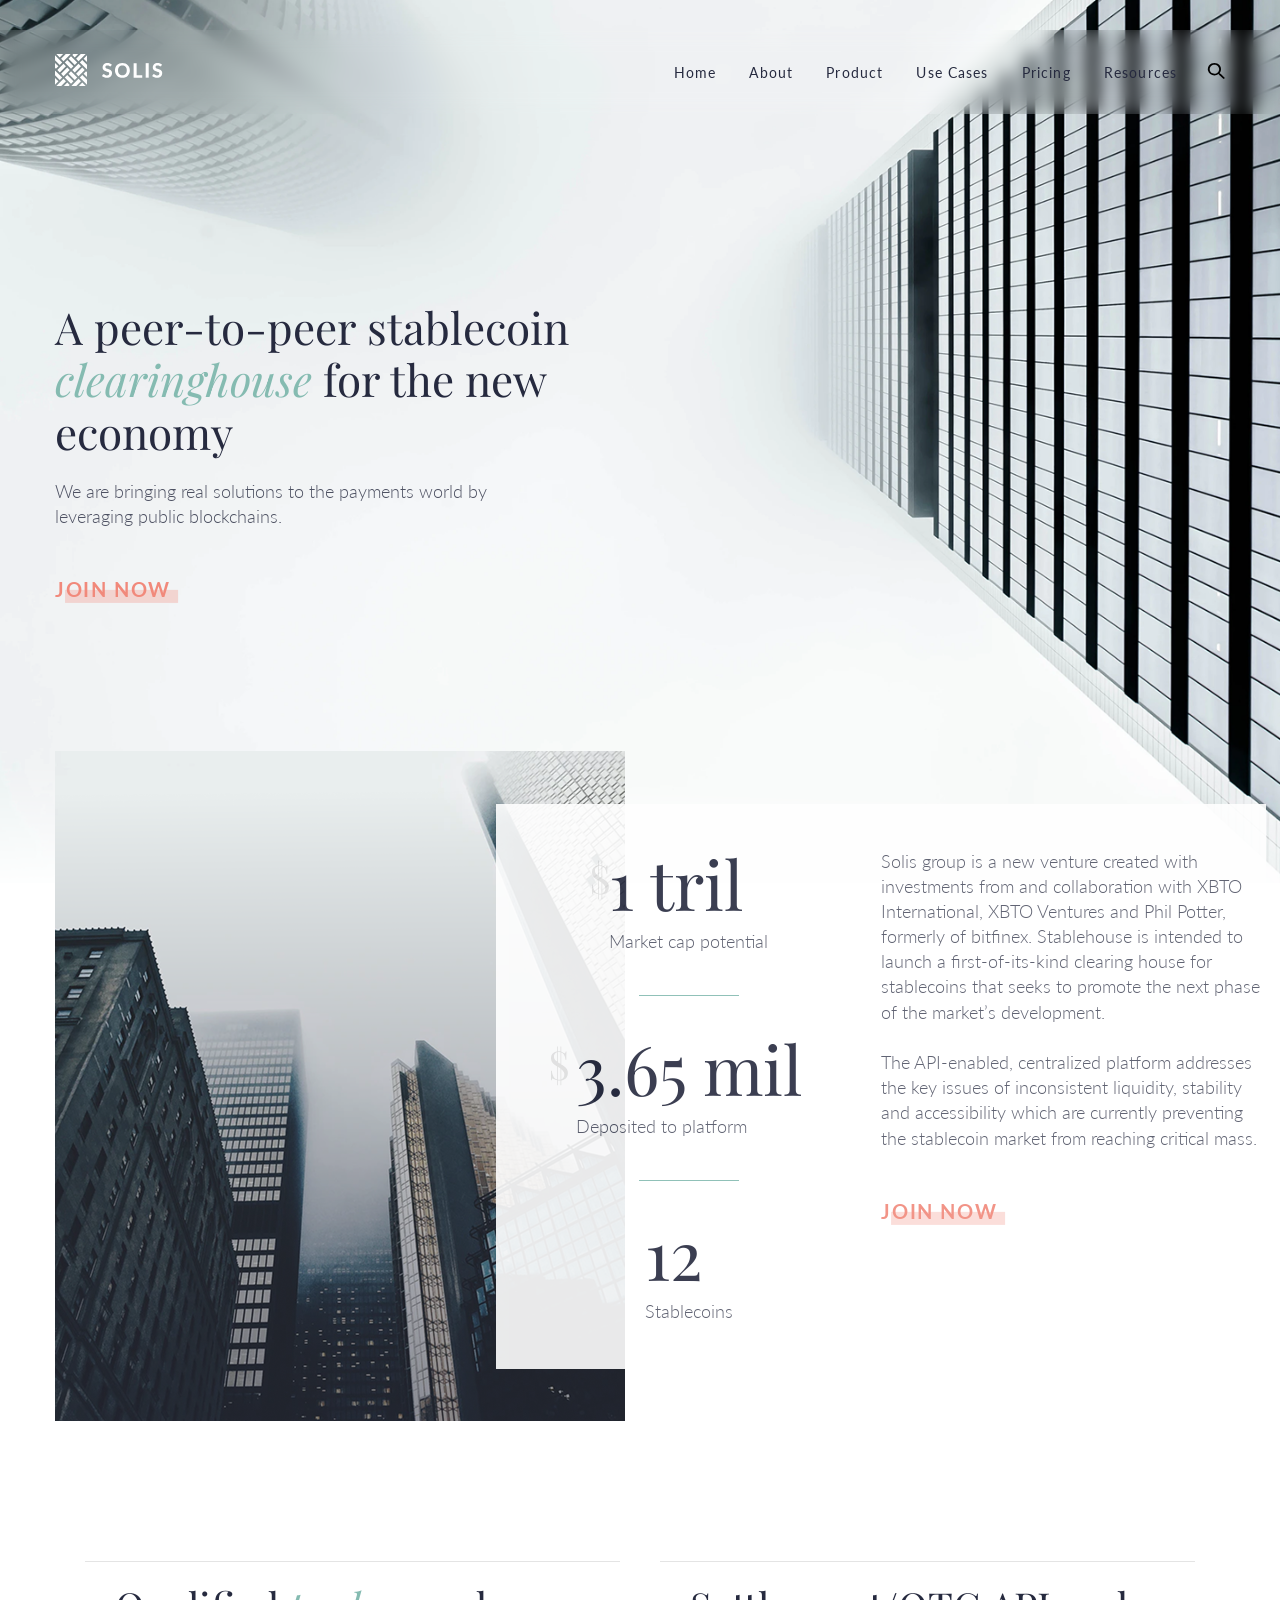
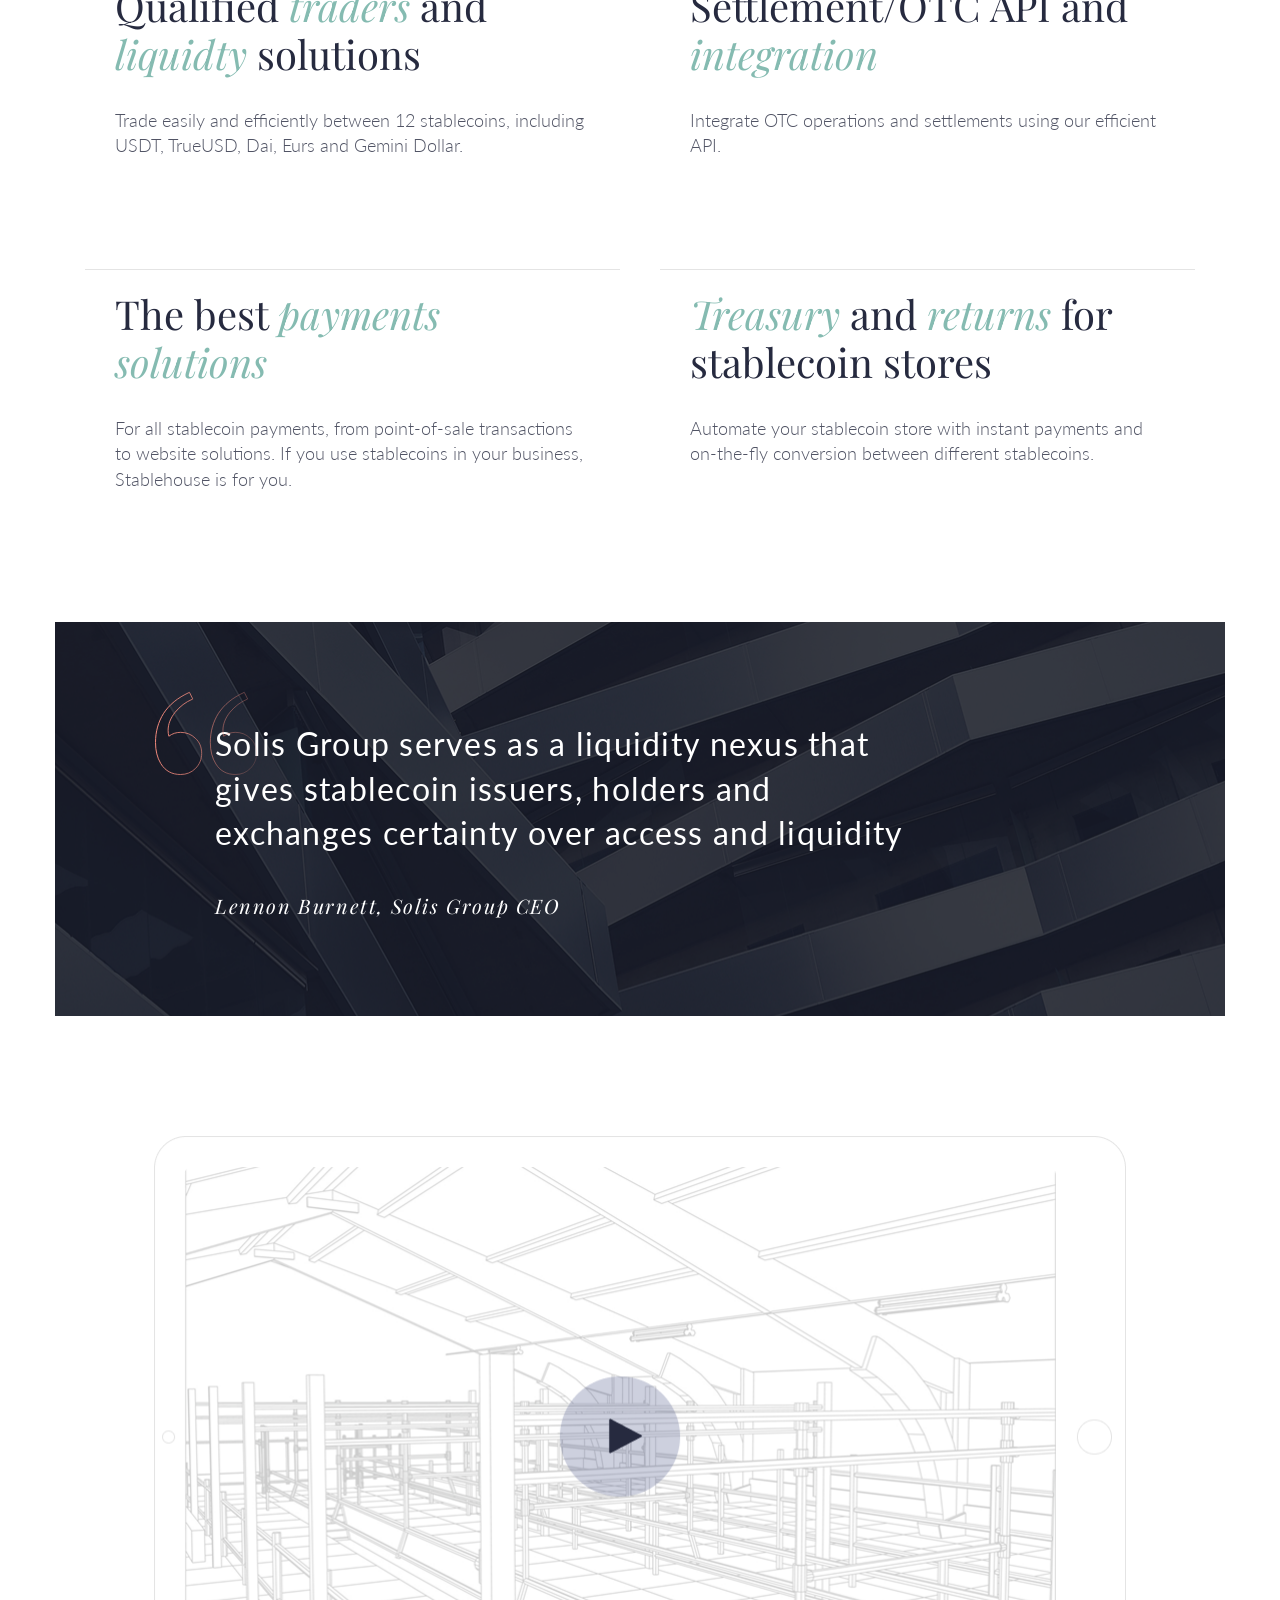
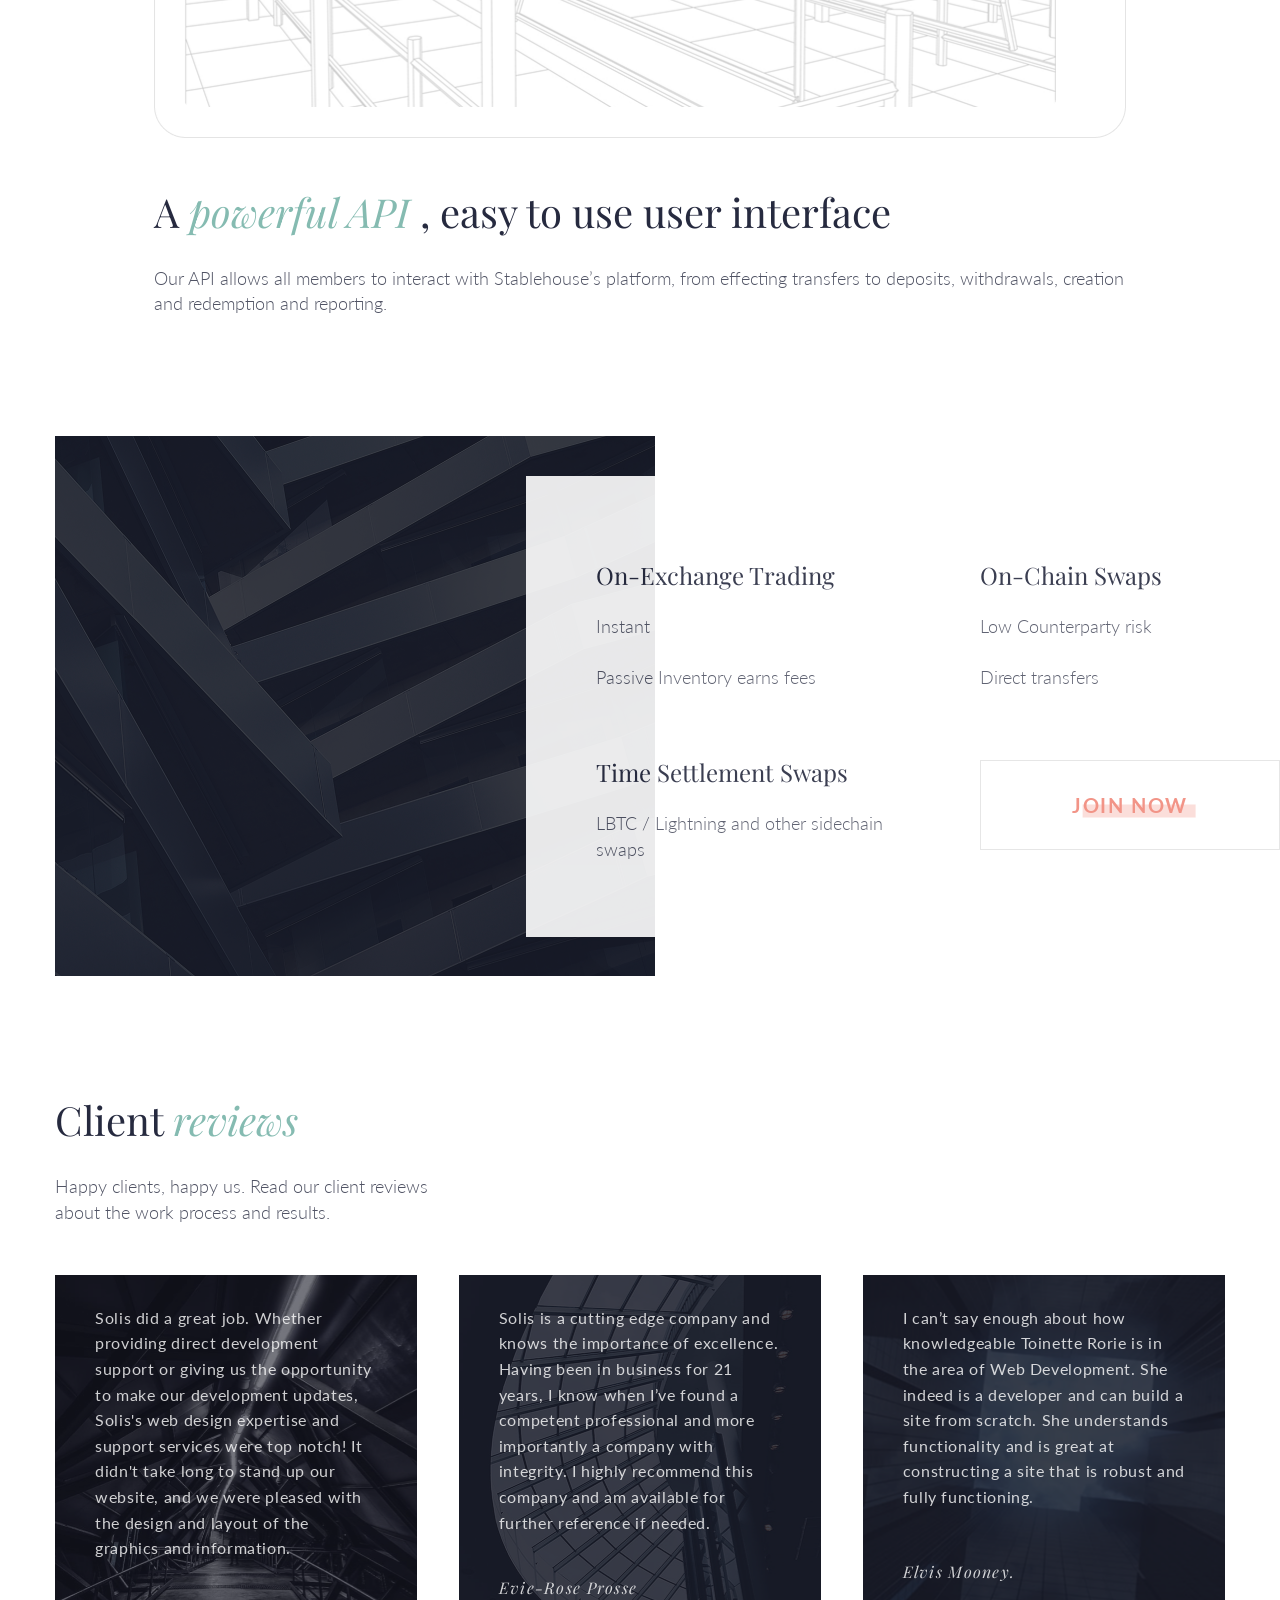
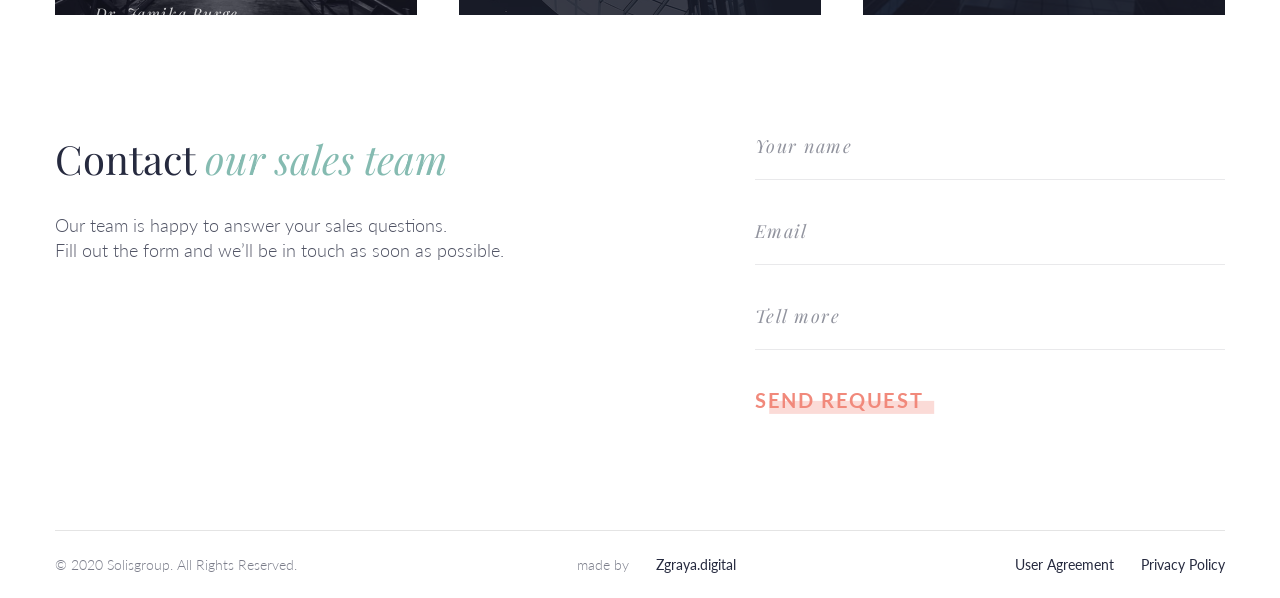
==== commit db006e3e: "Create exam" ====
--- a/index.html
+++ b/index.html
@@ -4,164 +4,256 @@
 <head>
     <meta charset="UTF-8">
     <meta name="viewport" content="width=device-width, initial-scale=1.0">
-    <title>Manifest</title>
+    <title>Exam project</title>
     <link rel="preconnect" href="https://fonts.googleapis.com">
     <link rel="preconnect" href="https://fonts.gstatic.com" crossorigin>
     <link
-        href="https://fonts.googleapis.com/css2?family=Lato:ital,wght@0,100;0,300;0,400;0,700;0,900;1,100;1,300;1,400;1,700;1,900&family=Red+Hat+Display:ital,wght@0,300..900;1,300..900&display=swap"
+        href="https://fonts.googleapis.com/css2?family=Lato:ital,wght@0,100;0,300;0,400;0,700;0,900;1,100;1,300;1,400;1,700;1,900&family=Playfair+Display:ital,wght@0,400..900;1,400..900&display=swap"
         rel="stylesheet">
+
     <link rel="stylesheet" href="./css/main.css">
 </head>
 
 <body>
     <header class="header">
-        <div class="logo">
-            <a href="#">
-                CASE STUDY
-            </a>
+        <div class="container flex-container">
+            <div class="logo">
+                <a href="#">
+                    <img src="./assets/img/logo.svg" alt="Logo Company">
+                </a>
+            </div>
+            <nav class="nav">
+
+
+                <input type="checkbox" id="nav-burger" class="nav-burger burger">
+                <label for="nav-burger" class="burger-img"></label>
+
+
+                <ul class="menu">
+                    <li class="menu-item">
+                        <a href="#home" class="menu-link">Home</a>
+                    </li>
+                    <li class="menu-item">
+                        <a href="#about" class="menu-link">About</a>
+                    </li>
+                    <li class="menu-item">
+                        <a href="#product" class="menu-link">Product</a>
+                    </li>
+                    <li class="menu-item" id="about">
+                        <a href="#cases" class="menu-link">Use Cases</a>
+                    </li>
+                    <li class="menu-item">
+                        <a href="#pricing" class="menu-link">Pricing</a>
+                    </li>
+                    <li class="menu-item">
+                        <a href="#resource" class="menu-link">Resources</a>
+                    </li>
+                </ul>
+            </nav>
+
+            <div class="search">
+                <a href="" class="search-link">
+                    <img src="./assets/img/search.svg" alt="Search icon">
+                </a>
+            </div>
         </div>
-        <nav class="nav">
-
-
-            <input type="checkbox" id="nav-burger" class="nav-burger burger">
-            <label for="nav-burger" class="burger-img"></label>
-
-
-            <ul class="menu">
-                <li class="menu-item">
-                    <a href="#" class="menu-link">home</a>
-                </li>
-                <li class="menu-item">
-                    <a href="#" class="menu-link">about</a>
-                </li>
-                <li class="menu-item">
-                    <a href="#" class="menu-link">works</a>
-                </li>
-                <li class="menu-item">
-                    <a href="#" class="menu-link">blog</a>
-                </li>
-                <li class="menu-item">
-                    <a href="#" class="menu-link">contact</a>
-                </li>
-            </ul>
-        </nav>
 
     </header>
-
-
     <main class="main">
-        <section class="section">
-            <h1 class="title title-1">
-                AI Fashion Platform
-            </h1>
-            <picture>
-                <source srcset="./assets/img/image1-small.png" media="(max-resolution: 1dppx) and (max-width: 500px)">
-                <source srcset="./assets/img/image1-medium.png" media="(max-resolution: 2dppx) and (max-width: 992px)">
-                <source srcset="./assets/img/image1-big.png" media="(max-resolution: 2dppx) and (max-width: 1400px)">
-                <img src="./assets/img/image1-big.png" alt="big picture">
-            </picture>
-        </section>
-        <section class="section">
-            <h2 class="title title-2">Project Overview</h2>
-            <p class="text text-left">FashHanger is a bespoke sustainable high-fashion accessory company based out of
-                Berlin, currently operated by Siesly and
-                her sister Ashely. They needed help for a big rebrand and wanted to relaunch their website.<br><br>
-                Their goals were simple, create a unique e-commerce store that bring a wonderful shopping experience at
-                every stage of
-                thebuyer’s journey.</p>
-        </section>
-        <section class="section">
-            <h2 class="title title-2">User Research and Personas</h2>
-            <picture>
-                <source srcset="./assets/img/image2-small.png" media="(max-resolution: 1dppx) and (max-width: 500px)">
-                <source srcset="./assets/img/image2-medium.png" media="(max-resolution: 2dppx) and (max-width: 992px)">
-                <source srcset="./assets/img/Image2-big.png" media="(max-resolution: 3dppx) and (max-width: 1400px)">
-                <img src="./assets/img/Image2-big.png" alt="big image">
-            </picture>
-
-            <p class="text">Who is your user? Indicate her KEY personality traits and help round out her overall image.
-                <br><br>
-                Originally, the personality section of this persona was based off the Myers Briggs personality test.
-                According to the
-                Myers Briggs, there are 16 potential user personality types. Our template integrates questions from this
-                online
-                personality test example into a series of sliding bar graphics. If you’re confused as to what the
-                sliders mean, check
-                out the Myers Briggs basics article.
-            </p>
-        </section>
-        <section class="section">
-            <h2 class="title title-2">Initial Sketches</h2>
-            <picture>
-                <source srcset="./assets/img/image3-small.png" media="(max-resolution: 1dppx) and (max-width: 500px)">
-                <source srcset="./assets/img/image3-medium.png" media="(max-resolution: 1dppx) and (max-width: 992px)">
-                <source srcset="./assets/img/image3-big.png" media="(max-resolution: 1dppx) and (max-width: 1400px)">
-                <img src="./assets/img/image3-big.png" alt="big image">
-            </picture>
-            <p class="text">In the beginning, It’s just about brainstorming. <br><br>
-                I list out a jumble of words and draw tiny sketches related to what I’m working on (and find the
-                parallels later).
-                Personally, I prefer paper with a grid so I can convey things responsively. Most of the time perfection
-                isn’t an issue
-                and the sketches are just for me.</p>
-        </section>
-        <section class="section">
-            <h2 class="title title-2">Final Design</h2>
-            <picture>
-                <source srcset="./assets/img/image4-small.png" media="(max-resolution: 1dppx) and (max-width: 500px)">
-                <source srcset="./assets/img/image4-medium.png" media="(max-resolution: 1dppx) and (max-width: 992px)">
-                <source srcset="./assets/img/Img4-big.png" media="(max-resolution: 1dppx) and (max-width: 1400px)">
-                <img src="./assets/img/Img4-big.png" alt="big image">
-            </picture>
-            <p class="text">I played with adding a wireframe of the website flow that would lead you in to each screen.
-                For each of those screens I
-                added a floating footer that allows users to see where they are in that particular flow and jump around
-                as needed.”
-                We’re digging this InVision-made wireframe.</p>
-
-        </section>
+        <div class="container">
+            <section class="section" id="home">
+                <h1 class="title title-1">A peer-to-peer stablecoin <span class="italic">clearinghouse</span> for the
+                    new economy</h1>
+                <p class="text">We are bringing real solutions to the payments world by leveraging public blockchains.
+                </p>
+                <button class="button">JOIN NOW</button>
+            </section>
+
+            <section class="section section-flex" id="pricing">
+                <div class="bg-big"></div>
+                <div class="content">
+                    <ul class="content-menu">
+                        <li class="menu-item">
+                            <h4 class="title title-4">1 tril</h4>
+                            <p class="text text-center">Market cap potential</p>
+                        </li>
+                        <li class="menu-item">
+                            <h4 class="title title-4">3.65 mil</h4>
+                            <p class="text text-center">Deposited to platform</p>
+                        </li>
+                        <li class="menu-item">
+                            <h4 class="title title-4">12</h4>
+                            <p class="text text-center">Stablecoins</p>
+                        </li>
+                    </ul>
+                    <div class="content-text">
+                        <p class="text">Solis group is a new venture created with investments from and
+                            collaboration
+                            with XBTO International, XBTO Ventures and
+                            Phil Potter, formerly of bitfinex. Stablehouse is intended to launch a first-of-its-kind
+                            clearing house for stablecoins
+                            that seeks to promote the next phase of the market’s development.
+                            <br><br>The API-enabled, centralized platform addresses the key issues of inconsistent
+                            liquidity,
+                            stability and accessibility
+                            which are currently preventing the stablecoin market from reaching critical mass.
+                        </p>
+                        <button class="button">JOIN NOW</button>
+                    </div>
+                </div>
+            </section>
+
+            <section class="section grid" id="product">
+                <div class="grid-item">
+                    <h2 class="title title-2">Qualified <span class="italic">traders</span> and <span
+                            class="italic">liquidty</span> solutions</h2>
+                    <p class="text">Trade easily and efficiently between 12 stablecoins, including USDT, TrueUSD,
+                        Dai, Eurs and Gemini Dollar.</p>
+                </div>
+                <div class="grid-item">
+                    <h2 class="title title-2">Settlement/OTC API and <span class="italic">integration</span></h2>
+                    <p class="text">Integrate OTC operations and settlements using our efficient API.</p>
+                </div>
+                <div class="grid-item">
+                    <h2 class="title title-2">The best <span class="italic">payments solutions</span></h2>
+                    <p class="text">For all stablecoin payments, from point-of-sale transactions to website solutions.
+                        If you use stablecoins in your
+                        business, Stablehouse is for you.</p>
+                </div>
+                <div class="grid-item">
+                    <h2 class="title title-2"><span class="italic">Treasury</span> and <span
+                            class="italic">returns</span> for stablecoin stores</h2>
+                    <p class="text">Automate your stablecoin store with instant payments and on-the-fly conversion
+                        between different stablecoins.</p>
+                </div>
+            </section>
+
+            <section class="section">
+                <div class="background">
+                    <div class="text-block">
+                        <p class="text-white">Solis Group serves as a liquidity nexus that gives stablecoin
+                            issuers,
+                            holders and
+                            exchanges certainty over access and
+                            liquidity</p>
+                        <p class="text-white text-italic">Lennon Burnett, Solis Group CEO</p>
+                    </div>
+                </div>
+
+            </section>
+
+            <section class="section video">
+                <div class="video-wrapper">
+                    <video class="video-inner" autoplay muted loop>
+                        <source src="./assets/video/video.mp4" type="video/mp4">
+                    </video>
+                </div>
+
+                <h2 class="title title-2">A <span class="italic">powerful API</span> , easy to use user interface</h2>
+                <p class="text">Our API allows all members to interact with Stablehouse’s platform, from effecting
+                    transfers to deposits, withdrawals,
+                    creation and redemption and reporting.</p>
+            </section>
+
+            <section class="section section-flex" id="resource">
+                <div class="bg-small"></div>
+                <div class="content">
+                    <div class="grid">
+                        <div class="grid-item">
+                            <h3 class="title title-3">On-Exchange Trading</h3>
+                            <p class="text">Instant <br><br>Passive Inventory earns fees</p>
+                        </div>
+                        <div class="grid-item">
+                            <h3 class="title title-3">On-Chain Swaps</h3>
+                            <p class="text">Low Counterparty risk <br><br>Direct transfers</p>
+                        </div>
+                        <div class="grid-item">
+                            <h3 class="title title-3">Time Settlement Swaps</h3>
+                            <p class="text">LBTC / Lightning and other sidechain swaps</p>
+                        </div>
+                        <div class="grid-item">
+                            <button class="button button-border">JOIN NOW</button>
+                        </div>
+                    </div>
+
+                </div>
+            </section>
+
+            <section class="section " id="cases">
+                <h2 class=" title title-2">Client <span class="italic">reviews</span></h2>
+                <p class="text">Happy clients, happy us. Read our client reviews <br>about the work process and results.
+                </p>
+                <div class="section-flex">
+                    <div class="flex-item">
+                        <p class="text-white">Solis did a great job. Whether providing direct development support or
+                            giving us the opportunity to make our development
+                            updates, Solis's web design expertise and support services were top notch! It didn't take
+                            long to stand up our website,
+                            and we were pleased with the design and layout of the graphics and information.</p>
+                        <p class="text-white text-italic">Dr. Jamika Burge</p>
+                    </div>
+                    <div class="flex-item">
+                        <p class="text-white">Solis is a cutting edge company and knows the importance of excellence.
+                            Having been in business for 21 years, I know
+                            when I’ve found a competent professional and more importantly a company with integrity. I
+                            highly recommend this company
+                            and am available for further reference if needed.</p>
+                        <p class="text-white text-italic">Evie-Rose Prosse</p>
+                    </div>
+                    <div class="flex-item">
+                        <p class="text-white">I can’t say enough about how knowledgeable Toinette Rorie is in the area
+                            of Web Development. She indeed is a developer
+                            and can build a site from scratch. She understands functionality and is great at
+                            constructing a site that is robust and
+                            fully functioning.</p>
+                        <p class="text-white text-italic">Elvis Mooney.</p>
+                    </div>
+                </div>
+            </section>
+
+            <section class="section section-flex">
+                <div>
+                    <h2 class="title title-2">Contact <span class="italic">our sales team</span></h2>
+                    <p class="text">Our team is happy to answer your sales questions. <br>Fill out the form and we’ll be
+                        in
+                        touch as soon as possible.</p>
+                </div>
+                <form action="#" method="get" class="form">
+                    <div class="form-items">
+                        <label for="name" class="label text-italic">Your name</label>
+                        <input type="text" id="name" class="input">
+                    </div>
+
+                    <div class="form-items">
+                        <label for="email" class="label text-italic">Email</label>
+                        <input type="email" id="email" class="input">
+                    </div>
+
+                    <div class="form-items">
+                        <label for="text" class="label text-italic">Tell more</label>
+                        <input type="text" id="text" class="input">
+                    </div>
+
+                    <button type="submit" class="button">SEND REQuest</button>
+                </form>
+            </section>
+        </div>
     </main>
-
-
     <footer class="footer">
-        <div class="wrapper-row">
-            <div class="contacts">
-                <h2 class="title-2">Need a project?</h2>
-                <p class="text">(239) 555-0108</p>
-                <p class="text">tanya.hill@example.com</p>
-            </div>
-            <ul class="social">
-                <li class="social-item">
-                    <a href="#" class="social-link">
-                        <svg width="24" height="24">
-                            <use xlink:href="./assets/img/sprite.svg#instagram" class="social-icon"></use>
-                        </svg>
-                    </a>
-                </li>
-                <li class="social-item">
-                    <a href="#" class="social-link">
-                        <svg width="14" height="24">
-                            <use xlink:href="./assets/img/sprite.svg#facebook" class="social-icon"></use>
-                        </svg>
-                    </a>
-                </li>
-                <li class="social-item">
-                    <a href="#" class="social-link">
-                        <svg width="30" height="24">
-                            <use xlink:href="./assets/img/sprite.svg#twitter" class="social-icon"></use>
-                        </svg>
-                    </a>
-                </li>
-                <li class="social-item">
-                    <a href="#" class="social-link">
-                        <svg width="24" height="24">
-                            <use xlink:href="./assets/img/sprite.svg#linkedin" class="social-icon"></use>
-                        </svg>
-                    </a>
-                </li>
-            </ul>
+        <div class="container footer-container">
+            <div class="footer-flex">
+                <p class="footer-text text">© 2020 Solisgroup. All Rights Reserved.</p>
+            </div>
+            <div class="footer-flex">
+                <p class="footer-text text">made by</p>
+                <p class="footer-text weight-text">Zgraya.digital</p>
+            </div>
+            <div class="footer-flex">
+                <p class="footer-text weight-text">User Agreement</p>
+                <p class="footer-text weight-text">Privacy Policy</p>
+            </div>
         </div>
-        <p class="text">© Copyright Manifest Theme. Allrights reserved</p>
+
     </footer>
 </body>
 
--- a/css/main.css
+++ b/css/main.css
@@ -1,4 +1,110 @@
+.title {
+  font-family: "Playfair Display", sans-serif;
+  margin-bottom: 16px;
+  font-weight: 400;
+  line-height: 1.2;
+}
+
+.text {
+  font-weight: 300;
+  line-height: 1.4;
+  opacity: 0.8;
+  margin-bottom: 50px;
+  text-align: left;
+  margin-top: 0;
+}
+
+@-webkit-keyframes wiggle {
+  0% {
+    -webkit-transform: translateX(0);
+    transform: translateX(0);
+  }
+  15% {
+    -webkit-transform: translateX(-5px);
+    transform: translateX(-5px);
+  }
+  30% {
+    -webkit-transform: translateX(5px);
+    transform: translateX(5px);
+  }
+  45% {
+    -webkit-transform: translateX(-5px);
+    transform: translateX(-5px);
+  }
+  60% {
+    -webkit-transform: translateX(5px);
+    transform: translateX(5px);
+  }
+  75% {
+    -webkit-transform: translateX(-3px);
+    transform: translateX(-3px);
+  }
+  100% {
+    -webkit-transform: translateX(0);
+    transform: translateX(0);
+  }
+}
+
+@keyframes wiggle {
+  0% {
+    -webkit-transform: translateX(0);
+    transform: translateX(0);
+  }
+  15% {
+    -webkit-transform: translateX(-5px);
+    transform: translateX(-5px);
+  }
+  30% {
+    -webkit-transform: translateX(5px);
+    transform: translateX(5px);
+  }
+  45% {
+    -webkit-transform: translateX(-5px);
+    transform: translateX(-5px);
+  }
+  60% {
+    -webkit-transform: translateX(5px);
+    transform: translateX(5px);
+  }
+  75% {
+    -webkit-transform: translateX(-3px);
+    transform: translateX(-3px);
+  }
+  100% {
+    -webkit-transform: translateX(0);
+    transform: translateX(0);
+  }
+}
+@-webkit-keyframes shine {
+  0% {
+    text-shadow: 0 0 5px rgba(241, 137, 123, 0.5),
+      0 0 10px rgba(241, 137, 123, 0.3), 0 0 15px rgba(241, 137, 123, 0.2);
+  }
+  50% {
+    text-shadow: 0 0 10px rgba(241, 137, 123, 0.8),
+      0 0 20px rgba(241, 137, 123, 0.5), 0 0 30px rgba(241, 137, 123, 0.3);
+  }
+  100% {
+    text-shadow: 0 0 5px rgba(241, 137, 123, 0.5),
+      0 0 10px rgba(241, 137, 123, 0.3), 0 0 15px rgba(241, 137, 123, 0.2);
+  }
+}
+@keyframes shine {
+  0% {
+    text-shadow: 0 0 5px rgba(241, 137, 123, 0.5),
+      0 0 10px rgba(241, 137, 123, 0.3), 0 0 15px rgba(241, 137, 123, 0.2);
+  }
+  50% {
+    text-shadow: 0 0 10px rgba(241, 137, 123, 0.8),
+      0 0 20px rgba(241, 137, 123, 0.5), 0 0 30px rgba(241, 137, 123, 0.3);
+  }
+  100% {
+    text-shadow: 0 0 5px rgba(241, 137, 123, 0.5),
+      0 0 10px rgba(241, 137, 123, 0.3), 0 0 15px rgba(241, 137, 123, 0.2);
+  }
+}
 * {
+  -webkit-box-sizing: border-box;
   box-sizing: border-box;
   padding: 0;
 }
@@ -15,157 +121,254 @@
 body {
   margin: 0;
   font-family: "Lato", sans-serif;
-  font-size: 19px;
+  font-size: 18px;
+}
+@media screen and (max-width: 992px) {
+  html,
+  body {
+    font-size: 14px;
+  }
 }
 
 body {
-  color: #565656;
+  color: #262a3f;
   min-height: 100vh;
-}
-
-.header,
-.main,
-.footer {
-  padding: 0 calc(50vw - 585px);
+  background: url(../assets/img/bg.png) no-repeat;
+  position: relative;
+  background-size: contain;
+}
+
+.container {
+  max-width: 1170px;
+  margin: 0 auto;
 }
 @media screen and (max-width: 1200px) {
-  .header,
-  .main,
-  .footer {
-    padding: 0 calc(50vw - (585px - 13%));
-  }
+  .container {
+    padding-left: 40px;
+    padding-right: 40px;
+  }
+}
+
+.flex-container,
+.footer-container {
+  display: -webkit-box;
+  display: -ms-flexbox;
+  display: flex;
+  -webkit-box-pack: justify;
+  -ms-flex-pack: justify;
+  justify-content: space-between;
+  -webkit-box-align: center;
+  -ms-flex-align: center;
+  align-items: center;
+  padding: 24px 0;
+}
+@media screen and (max-width: 1200px) {
+  .flex-container,
+  .footer-container {
+    padding-top: 24px;
+    padding-left: 40px;
+    padding-right: 40px;
+  }
+}
+
+.title {
+  -webkit-transition: all 0.3s ease;
+  -o-transition: all 0.3s ease;
+  transition: all 0.3s ease;
+  display: inline-block;
+}
+.title:hover {
+  -webkit-animation: shine 2s linear infinite;
+  animation: shine 2s linear infinite;
+}
+.title-1 {
+  font-size: 2.4444444444rem;
+  margin-bottom: 20px;
+}
+.title .italic {
+  font-style: italic;
+  color: #85bbb1;
+}
+.title-2 {
+  font-size: 2.2222222222rem;
+  margin-bottom: 30px;
+  margin-top: 0;
+}
+.title-3 {
+  font-size: 1.3333333333rem;
+  line-height: 2;
+  margin: 0 0 15px;
+}
+.title-4 {
+  font-size: 3.7777777778rem;
+  line-height: 1;
+  text-align: center;
+  margin: 0 0 12px;
+  position: relative;
+}
+
+.text-white {
+  color: #fff;
+  font-weight: 400;
+  font-size: 1.7777777778rem;
+  line-height: 1.4;
+  letter-spacing: 0.04em;
+  margin: 0 0 40px;
+}
+.text-italic {
+  font-family: "Playfair Display", sans-serif;
+  font-style: italic;
+  font-size: 1.1111111111rem;
+  line-height: 1;
+  letter-spacing: 0.08em;
+  margin: 0;
+}
+.text .text-center {
+  white-space: nowrap;
+  margin: 0;
+}
+
+.header {
+  margin-top: 30px;
+  -webkit-box-align: center;
+  -ms-flex-align: center;
+  align-items: center;
+  position: sticky;
+  top: 0;
+  z-index: 10;
+  -webkit-backdrop-filter: blur(9px);
+  backdrop-filter: blur(9px);
+  background: rgba(255, 255, 255, 0.02),
+    -o-linear-gradient(181deg, rgba(255, 255, 255, 0.5) 0%, rgba(
+            255,
+            255,
+            255,
+            0.5
+          )
+          51.07%, rgba(255, 255, 255, 0.5) 100%);
+  background: rgba(255, 255, 255, 0.02),
+    linear-gradient(
+      269deg,
+      rgba(255, 255, 255, 0.5) 0%,
+      rgba(255, 255, 255, 0.5) 51.07%,
+      rgba(255, 255, 255, 0.5) 100%
+    );
+  margin-bottom: 150px;
+}
+.header .nav {
+  display: -webkit-box;
+  display: -ms-flexbox;
+  display: flex;
+  -webkit-box-pack: end;
+  -ms-flex-pack: end;
+  justify-content: flex-end;
+  -webkit-box-align: center;
+  -ms-flex-align: center;
+  align-items: center;
+  -webkit-box-flex: 1;
+  -ms-flex-positive: 1;
+  flex-grow: 1;
 }
 @media screen and (max-width: 992px) {
-  .header,
-  .main,
-  .footer {
-    padding: 0 calc(50vw - (585px - 27%));
-  }
-}
-@media screen and (max-width: 768px) {
-  .header,
-  .main,
-  .footer {
-    padding: 0 15px;
-  }
-}
-
-.header {
+  .header .nav {
+    -webkit-box-ordinal-group: 3;
+    -ms-flex-order: 2;
+    order: 2;
+    -webkit-box-flex: 0;
+    -ms-flex-positive: 0;
+    flex-grow: 0;
+  }
+}
+.header .nav .menu {
+  display: -webkit-box;
+  display: -ms-flexbox;
   display: flex;
-  justify-content: space-between;
-  align-items: center;
-  gap: 1.8vw;
-  padding-top: 42px;
-  padding-bottom: 42px;
+  gap: 2.6vw;
+  padding: 0 30px;
 }
 @media screen and (max-width: 992px) {
-  .header {
-    padding-top: 24px;
-    padding-bottom: 24px;
-  }
-}
-
-.logo a {
-  font-weight: 400;
-  font-size: 16px;
-  line-height: 1.5;
-  color: #000;
-  letter-spacing: 0.5em;
-  text-decoration: none;
-}
-
-.nav {
-  display: flex;
-  justify-content: flex-end;
-  flex-grow: 1;
-}
-@media screen and (max-width: 992px) {
-  .nav {
-    order: 2;
-    flex-grow: 0;
-  }
-}
-
-.menu {
-  display: flex;
-  gap: 2.3vw;
-  padding: 0 30px;
-}
-@media screen and (max-width: 992px) {
-  .menu {
+  .header .nav .menu {
     position: absolute;
     right: 0;
     top: 70px;
     width: 340px;
     opacity: 0;
+    -webkit-box-orient: vertical;
+    -webkit-box-direction: normal;
+    -ms-flex-direction: column;
     flex-direction: column;
     z-index: 2;
-    background: #85b4c7;
+    background: #f1897b;
     padding: 0 0;
     gap: 0;
+    -webkit-transition: all 0.5s;
+    -o-transition: all 0.5s;
     transition: all 0.5s;
   }
 }
 @media screen and (max-width: 992px) {
-  .menu-item {
+  .header .nav .menu .menu-item {
     text-align: center;
     padding: 10px 0;
     border: 1px solid #e5d9d9;
   }
 }
-.menu-link {
+.header .nav .menu-link {
   position: relative;
   text-decoration: none;
-  text-transform: uppercase;
-  color: #000;
-  font-size: 0.875rem;
-  letter-spacing: 0.3em;
+  display: inline-block;
+  -webkit-transition: -webkit-transform 0.6s ease;
+  transition: -webkit-transform 0.6s ease;
+  -o-transition: transform 0.6s ease;
+  transition: transform 0.6s ease;
+  transition: transform 0.6s ease, -webkit-transform 0.6s ease;
+  -webkit-transform-origin: center;
+  -ms-transform-origin: center;
+  transform-origin: center;
+  font-size: 0.7777777778rem;
   font-weight: 400;
-}
-.menu-link::after {
-  content: "";
-  position: absolute;
-  bottom: -5px;
-  left: -14px;
-  transform: translateX(10%);
-  width: 0;
-  height: 1px;
-  opacity: 0;
-  background: #000;
-  transition: all 0.55s;
-}
-.menu-link:hover::after {
-  left: 0;
-  transform: translateX(12%);
-  width: 76%;
-  opacity: 1;
-}
-
-.burger {
+  line-height: 1.7;
+  letter-spacing: 0.08em;
+  color: #262a3f;
+}
+.header .nav .menu-link:hover {
+  border-bottom: 3px solid rgba(241, 137, 123, 0.3);
+  padding-bottom: 3px;
+  -webkit-transform: scale(1.1);
+  -ms-transform: scale(1.1);
+  transform: scale(1.1);
+}
+.header .burger {
   display: none;
 }
 @media screen and (max-width: 992px) {
-  .burger:checked ~ .menu {
+  .header .burger:checked ~ .menu {
     opacity: 1;
   }
-  .burger:checked ~ .burger-img {
+  .header .burger:checked ~ .burger-img {
+    -webkit-transform: rotate(405deg);
+    -ms-transform: rotate(405deg);
     transform: rotate(405deg);
+    -webkit-transition: all 0.35s;
+    -o-transition: all 0.35s;
     transition: all 0.35s;
   }
-  .burger:checked ~ .burger-img::before {
+  .header .burger:checked ~ .burger-img::before {
     opacity: 0;
   }
-  .burger:checked ~ .burger-img::after {
+  .header .burger:checked ~ .burger-img::after {
     top: 0;
+    -webkit-transform: rotate(90deg);
+    -ms-transform: rotate(90deg);
     transform: rotate(90deg);
   }
 }
-.burger-img {
+.header .burger-img {
   display: none;
   cursor: pointer;
 }
 @media screen and (max-width: 992px) {
-  .burger-img {
+  .header .burger-img {
     display: inline-block;
     position: relative;
     top: -3px;
@@ -174,7 +377,8 @@
     background-color: #000;
     vertical-align: middle;
   }
-  .burger-img::after, .burger-img::before {
+  .header .burger-img::after,
+  .header .burger-img::before {
     content: "";
     position: absolute;
     width: 100%;
@@ -182,132 +386,551 @@
     background-color: #000;
     top: 10px;
   }
-  .burger-img::after {
+  .header .burger-img::after {
     top: -10px;
   }
 }
 
-.main .section {
-  margin-bottom: 90px;
-}
-.main .section .title {
-  color: #000;
-}
-.main .section .title-1 {
-  font-family: "Red Hat Display", sans-serif;
-  font-weight: 600;
-  font-size: 48px;
-  line-height: 1.33;
-  margin-top: 0;
-  margin-bottom: 70px;
+.section {
+  margin-bottom: 120px;
+}
+.section:first-of-type {
+  max-width: 50%;
+  margin-bottom: 150px;
+}
+.section:first-of-type .text:first-of-type {
+  max-width: 86%;
+}
+.section text:last-of-type {
+  max-width: 470px;
+}
+
+.button {
+  position: relative;
+  display: inline-block;
+  color: #f1897b;
+  border: none;
+  background: none;
+  cursor: pointer;
+  font-weight: 700;
+  font-size: 1.1111111111rem;
+  line-height: 1;
+  letter-spacing: 0.08em;
+  text-transform: uppercase;
+  -webkit-transition: 0.3s;
+  -o-transition: 0.3s;
+  transition: 0.3s;
+  padding: 0;
+  font-family: "Lato", sans-serif;
+  -webkit-transition: -webkit-transform 0.2s ease;
+  transition: -webkit-transform 0.2s ease;
+  -o-transition: transform 0.2s ease;
+  transition: transform 0.2s ease;
+  transition: transform 0.2s ease, -webkit-transform 0.2s ease;
+}
+.button::after {
+  content: "";
+  position: absolute;
+  left: 1px;
+  bottom: 0px;
+  -webkit-transform: translate(8%, 30%);
+  -ms-transform: translate(8%, 30%);
+  transform: translate(8%, 30%);
+  width: 98%;
+  height: 0.65em;
+  opacity: 0.3;
+  background: #f1897b;
+  z-index: -1;
+}
+.button:hover {
+  color: #e54f3a;
+  -webkit-animation: wiggle 0.6s ease-in-out;
+  animation: wiggle 0.6s ease-in-out;
+}
+.button:hover::after {
+  background: #e54f3a;
+}
+
+.section-flex {
+  display: -webkit-box;
+  display: -ms-flexbox;
+  display: flex;
+  -webkit-box-pack: justify;
+  -ms-flex-pack: justify;
+  justify-content: space-between;
+  -webkit-box-align: center;
+  -ms-flex-align: center;
+  align-items: center;
+  gap: 4.6vh;
+  position: relative;
+}
+@media screen and (max-width: 1200px) {
+  .section-flex {
+    -ms-flex-wrap: wrap;
+    flex-wrap: wrap;
+    -webkit-box-pack: center;
+    -ms-flex-pack: center;
+    justify-content: center;
+  }
+}
+@media screen and (max-width: 778px) {
+  .section-flex {
+    margin-bottom: 80px;
+  }
+}
+.section-flex:last-of-type {
+  -webkit-box-align: start;
+  -ms-flex-align: start;
+  align-items: flex-start;
+}
+.section-flex .bg-big {
+  background: url(../assets/img/statistic-image.png) no-repeat;
+  background-size: cover;
+  width: 100%;
+  min-width: 570px;
+  height: 670px;
+}
+@media screen and (max-width: 600px) {
+  .section-flex .bg-big {
+    min-width: 350px;
+  }
+}
+.section-flex .bg-small {
+  background: url(../assets/img/features-background.png) no-repeat;
+  background-size: cover;
+  width: 100%;
+  min-width: 600px;
+  height: 540px;
+}
+@media screen and (max-width: 600px) {
+  .section-flex .bg-small {
+    min-width: 350px;
+  }
+}
+.section-flex .content {
+  display: -webkit-box;
+  display: -ms-flexbox;
+  display: flex;
+  -webkit-box-pack: justify;
+  -ms-flex-pack: justify;
+  justify-content: space-between;
+  -webkit-box-align: start;
+  -ms-flex-align: start;
+  align-items: start;
+  background: #fff;
+  min-width: 770px;
+  opacity: 0.9;
+  left: -170px;
+  z-index: 1;
+  position: relative;
+  -webkit-transition: all 0.8s ease;
+  -o-transition: all 0.8s ease;
+  transition: all 0.8s ease;
+}
+@media screen and (max-width: 1200px) {
+  .section-flex .content {
+    position: absolute;
+    top: 50%;
+    left: 50%;
+    -webkit-transform: translate(-50%, -50%);
+    -ms-transform: translate(-50%, -50%);
+    transform: translate(-50%, -50%);
+  }
+  .section-flex .content:nth-last-of-type {
+    position: absolute;
+    top: 68%;
+    -webkit-transform: translate(-50%, -50%);
+    -ms-transform: translate(-50%, -50%);
+    transform: translate(-50%, -50%);
+  }
 }
 @media screen and (max-width: 992px) {
-  .main .section .title-1 {
-    font-size: 33px;
-    line-height: 1.52;
-  }
-}
-@media screen and (max-width: 700px) {
-  .main .section .title-1 {
-    font-size: 30px;
-    line-height: 1.67;
-  }
-}
-.main .section .title-2 {
-  font-family: "Red Hat Display", sans-serif;
-  font-weight: 600;
-  font-size: 28px;
-  line-height: 1.66;
+  .section-flex .content {
+    min-width: 600px;
+  }
+}
+@media screen and (max-width: 778px) {
+  .section-flex .content {
+    min-width: 350px;
+    -webkit-box-orient: vertical;
+    -webkit-box-direction: normal;
+    -ms-flex-direction: column;
+    flex-direction: column;
+    -webkit-box-align: center;
+    -ms-flex-align: center;
+    align-items: center;
+    padding: 0 10px;
+    max-height: 670px;
+    height: 100%;
+  }
+}
+.section-flex .content-menu {
+  display: -webkit-box;
+  display: -ms-flexbox;
+  display: flex;
+  -webkit-box-pack: justify;
+  -ms-flex-pack: justify;
+  justify-content: space-between;
+  -webkit-box-align: center;
+  -ms-flex-align: center;
+  align-items: center;
+  -webkit-box-orient: vertical;
+  -webkit-box-direction: normal;
+  -ms-flex-direction: column;
+  flex-direction: column;
+  -webkit-box-flex: 1;
+  -ms-flex: 1;
+  flex: 1;
+  gap: 80px;
+  padding: 45px 0;
+}
+.section-flex .content-menu .menu-item:not(:last-child) {
+  position: relative;
+}
+.section-flex .content-menu .menu-item:not(:last-child)::after {
+  content: "";
+  position: absolute;
+  bottom: -40%;
+  left: 50%;
+  -webkit-transform: translateX(-50%);
+  -ms-transform: translateX(-50%);
+  transform: translateX(-50%);
+  height: 1px;
+  width: 100px;
+  background: #85bbb1;
+}
+.section-flex .content-menu .menu-item:not(:last-child) .title-4::before {
+  content: url("../assets/img/$.svg");
+  position: absolute;
+  top: 38%;
+  left: -8%;
+  -webkit-transform: translate(-40%, -50%);
+  -ms-transform: translate(-40%, -50%);
+  transform: translate(-40%, -50%);
+  height: 8vh;
+  width: 21px;
+}
+.section-flex .content-menu .text {
+  margin-bottom: 0;
+}
+@media (max-width: 778px) {
+  .section-flex .content-menu {
+    gap: 40px;
+    padding: 0;
+  }
+}
+.section-flex .content-text {
+  -webkit-box-flex: 1;
+  -ms-flex: 1;
+  flex: 1;
+  -webkit-box-align: start;
+  -ms-flex-align: start;
+  align-items: start;
+  padding-top: 45px;
+}
+.section-flex .flex-item {
+  display: -webkit-box;
+  display: -ms-flexbox;
+  display: flex;
+  -webkit-box-pack: justify;
+  -ms-flex-pack: justify;
+  justify-content: space-between;
+  -webkit-box-align: start;
+  -ms-flex-align: start;
+  align-items: start;
+  -webkit-box-orient: vertical;
+  -webkit-box-direction: normal;
+  -ms-flex-direction: column;
+  flex-direction: column;
+  position: relative;
+  padding: 30px 40px;
+  height: 340px;
+  width: 100%;
+  max-width: 370px;
+}
+.section-flex .flex-item::before {
+  content: "";
+  position: absolute;
+  top: 0;
+  left: 0;
+  width: 100%;
+  height: 340px;
+  background: rgba(25, 28, 41, 0.6);
+  z-index: 0;
+}
+.section-flex .flex-item:first-of-type {
+  background: url(../assets/img/flex-image1.jpg) no-repeat;
+}
+.section-flex .flex-item:last-of-type {
+  background: url(../assets/img/flex-bg3.png) no-repeat;
+}
+.section-flex .flex-item:nth-of-type(2) {
+  background: url(../assets/img/flex-bg2.png) no-repeat;
+}
+.section-flex .flex-item .text-white {
+  font-size: 0.8888888889rem;
+  line-height: 1.6;
+  opacity: 0.8;
+}
+
+.video {
+  max-width: 972px;
+  margin: 0 auto;
+  margin-bottom: 120px;
+}
+.video-wrapper {
+  background: url(../assets/img/screensaver-video.png) no-repeat;
+  background-size: contain;
   margin-bottom: 50px;
-  margin-top: 0;
-}
-.main .section .text {
+  position: relative;
+  cursor: pointer;
+  height: 602px;
+}
+@media (max-width: 992px) {
+  .video-wrapper {
+    height: 80vh;
+  }
+}
+@media (max-width: 500px) {
+  .video-wrapper {
+    height: 60vh;
+  }
+}
+.video-wrapper:hover {
+  background: url(../assets/img/tablet.svg) no-repeat;
+  background-size: contain;
+}
+.video-wrapper:hover .video-inner {
+  opacity: 1;
+  -webkit-transform: scale(1);
+  -ms-transform: scale(1);
+  transform: scale(1);
+  -webkit-filter: blur(0px);
+  filter: blur(0px);
+}
+.video-inner {
+  width: 100%;
+  max-width: 870px;
+  max-height: 540px;
+  -webkit-box-align: center;
+  -ms-flex-align: center;
+  align-items: center;
+  position: absolute;
+  top: 0;
+  left: 0;
+  top: 5%;
+  left: 3%;
+  opacity: 0;
+  -webkit-filter: blur(5px);
+  filter: blur(5px);
+  -webkit-transition: all 1.6s ease;
+  -o-transition: all 1.6s ease;
+  transition: all 1.6s ease;
+}
+@media (max-width: 992px) {
+  .video-inner {
+    max-width: 91%;
+  }
+}
+@media (max-width: 768px) {
+  .video-inner {
+    max-width: 65%;
+  }
+}
+
+.grid {
+  display: -ms-grid;
+  display: grid;
+  /* grid-template-columns: 1fr 1fr; */
+  -ms-grid-columns: minmax(250px, 1fr) 4.5vh minmax(250px, 1fr);
+  grid-template-columns: repeat(2, minmax(250px, 1fr));
+  -ms-grid-rows: auto 4.5vh auto;
+  grid-template-rows: auto auto;
+  gap: 4.5vh;
+  padding: 20px 30px;
+  margin-bottom: 40px;
+}
+
+.grid > *:nth-child(1) {
+  -ms-grid-row: 1;
+  -ms-grid-column: 1;
+}
+
+.grid > *:nth-child(2) {
+  -ms-grid-row: 1;
+  -ms-grid-column: 3;
+}
+
+.grid > *:nth-child(3) {
+  -ms-grid-row: 3;
+  -ms-grid-column: 1;
+}
+
+.grid > *:nth-child(4) {
+  -ms-grid-row: 3;
+  -ms-grid-column: 3;
+}
+@media screen and (max-width: 768px) {
+  .grid {
+    -ms-grid-columns: 1fr;
+    grid-template-columns: 1fr;
+    padding: 0;
+  }
+}
+.grid-item {
+  border-top: 1px solid #e4e4e4;
+  max-width: 570px;
+  padding: 20px 30px;
+}
+
+.grid:last-of-type {
+  padding: 75px 0 75px 70px;
+  margin: 0;
+  gap: 6.5vh 9.3vh;
+  -webkit-box-align: center;
+  -ms-flex-align: center;
+  align-items: center;
+}
+@media screen and (max-width: 768px) {
+  .grid:last-of-type {
+    padding: 0;
+  }
+}
+.grid:last-of-type .grid-item {
+  padding: 0;
+  max-width: 300px;
+  border: none;
+}
+.grid:last-of-type .text {
+  margin: 0;
+}
+.grid:last-of-type .button-border {
+  width: 300px;
+  border: 1px solid #e4e4e4;
+  text-align: center;
+  padding: 34px 0;
+}
+.grid:last-of-type .button-border:hover {
+  border-color: #e54f3a;
+}
+.grid:last-of-type .button-border::after {
+  left: 45px;
+  bottom: 38px;
+  -webkit-transform: translate(50%, 50%);
+  -ms-transform: translate(50%, 50%);
+  transform: translate(50%, 50%);
+  width: 38%;
+}
+
+.background {
+  background: url(../assets/img/quote-background.png) no-repeat;
+}
+.background .text-block {
+  padding: 100px 0;
+  margin-left: 160px;
+  position: relative;
+  max-width: 710px;
+}
+@media (max-width: 768px) {
+  .background .text-block {
+    padding: 50px 0;
+    margin-left: 60px;
+  }
+}
+.background .text-block::before {
+  content: url("../assets/img/quote-icon.svg");
+  position: absolute;
+  top: 69px;
+  left: -60px;
+  height: 8vh;
+  width: 21px;
+}
+
+.form {
+  display: -webkit-box;
+  display: -ms-flexbox;
+  display: flex;
+  -webkit-box-pack: justify;
+  -ms-flex-pack: justify;
+  justify-content: space-between;
+  -webkit-box-align: start;
+  -ms-flex-align: start;
+  align-items: flex-start;
+  -webkit-box-orient: vertical;
+  -webkit-box-direction: normal;
+  -ms-flex-direction: column;
+  flex-direction: column;
+  max-width: 470px;
+  width: 100%;
+}
+.form-items {
+  max-width: 470px;
+  width: 100%;
+  position: relative;
+  margin-bottom: 40px;
+  border-bottom: 1px solid rgba(38, 42, 63, 0.1);
+}
+.form-items::after {
+  contain: "";
+  position: absolute;
+  max-width: 470px;
+  width: 100%;
+  height: 1px;
+  background-color: #262a3f;
+  opacity: 0.1;
+}
+.form-items .label {
+  display: inline-block;
+  width: 21%;
+}
+.form-items .input {
+  outline: none;
+  border: none;
+  width: 78%;
+}
+.form-items .input:focus,
+.form-items .input:active {
+  border: none;
+}
+.form .text-italic {
+  opacity: 0.5;
+  font-size: 1rem;
+}
+
+.footer-container {
+  border-top: 1px solid #e4e4e4;
+}
+@media (max-width: 992px) {
+  .footer-container {
+    gap: 1vh;
+  }
+}
+@media (max-width: 600px) {
+  .footer-container {
+    -webkit-box-orient: vertical;
+    -webkit-box-direction: normal;
+    -ms-flex-direction: column;
+    flex-direction: column;
+  }
+}
+.footer-container .footer-flex:not(last-of-type) {
+  display: -webkit-box;
+  display: -ms-flexbox;
+  display: flex;
+  -webkit-box-pack: justify;
+  -ms-flex-pack: justify;
+  justify-content: space-between;
+  -webkit-box-align: center;
+  -ms-flex-align: center;
+  align-items: center;
+  gap: 3vh;
+}
+.footer-container .footer-text {
+  margin: 0;
+  font-size: 0.7777777778rem;
+  opacity: 0.6;
+}
+.footer-container .weight-text {
   font-weight: 400;
-  font-size: 19px;
-  line-height: 1.68;
-  color: #565656;
-  margin: 20px 0 0;
-  letter-spacing: 0.05em;
-}
-.main .section .text-left {
-  text-align: left;
-  max-width: 50%;
-}
-@media screen and (max-width: 992px) {
-  .main .section .text-left {
-    min-width: 100%;
-  }
-}
-@media screen and (max-width: 700px) {
-  .main .section .text-left {
-    min-width: 100%;
-    line-height: 2;
-  }
-}
-.main .section img {
-  object-fit: cover;
-  max-width: 100%;
-}
-
-.footer {
-  background: #f4f4f4;
-}
-.footer .wrapper-row {
-  display: flex;
-  justify-content: space-between;
-  align-items: center;
-}
-.footer .wrapper-row .contacts .title-2 {
-  font-family: "Red Hat Display", sans-serif;
-  font-weight: 400;
-  font-size: 48px;
-  line-height: 1.3;
-  color: #000;
-  text-align: left;
-}
-@media screen and (max-width: 992px) {
-  .footer .wrapper-row .contacts .title-2 {
-    text-align: center;
-  }
-}
-.footer .wrapper-row .contacts .text {
-  text-align: left;
-}
-@media screen and (max-width: 992px) {
-  .footer .wrapper-row .contacts .text {
-    text-align: center;
-  }
-}
-.footer .wrapper-row .social {
-  display: flex;
-  gap: 2.3vh;
-}
-.footer .wrapper-row .social-item .social-link {
-  display: flex;
-  justify-content: center;
-  align-items: center;
-  width: 50px;
-  height: 50px;
-  border: 1px solid #565656;
-  cursor: pointer;
-  fill: #565656;
-}
-.footer .wrapper-row .social-item .social-link:hover {
-  fill: #ffffff;
-  background: #565656;
-}
-@media screen and (max-width: 992px) {
-  .footer .wrapper-row {
-    flex-direction: column;
-    justify-content: center;
-    gap: 4vh;
-    padding: 40px 0;
-  }
-}
-.footer .text {
-  font-weight: 400;
-  font-size: 12px;
-  line-height: 1.66;
-  text-align: center;
-  color: #000;
-}/*# sourceMappingURL=main.css.map */+  opacity: 1;
+}
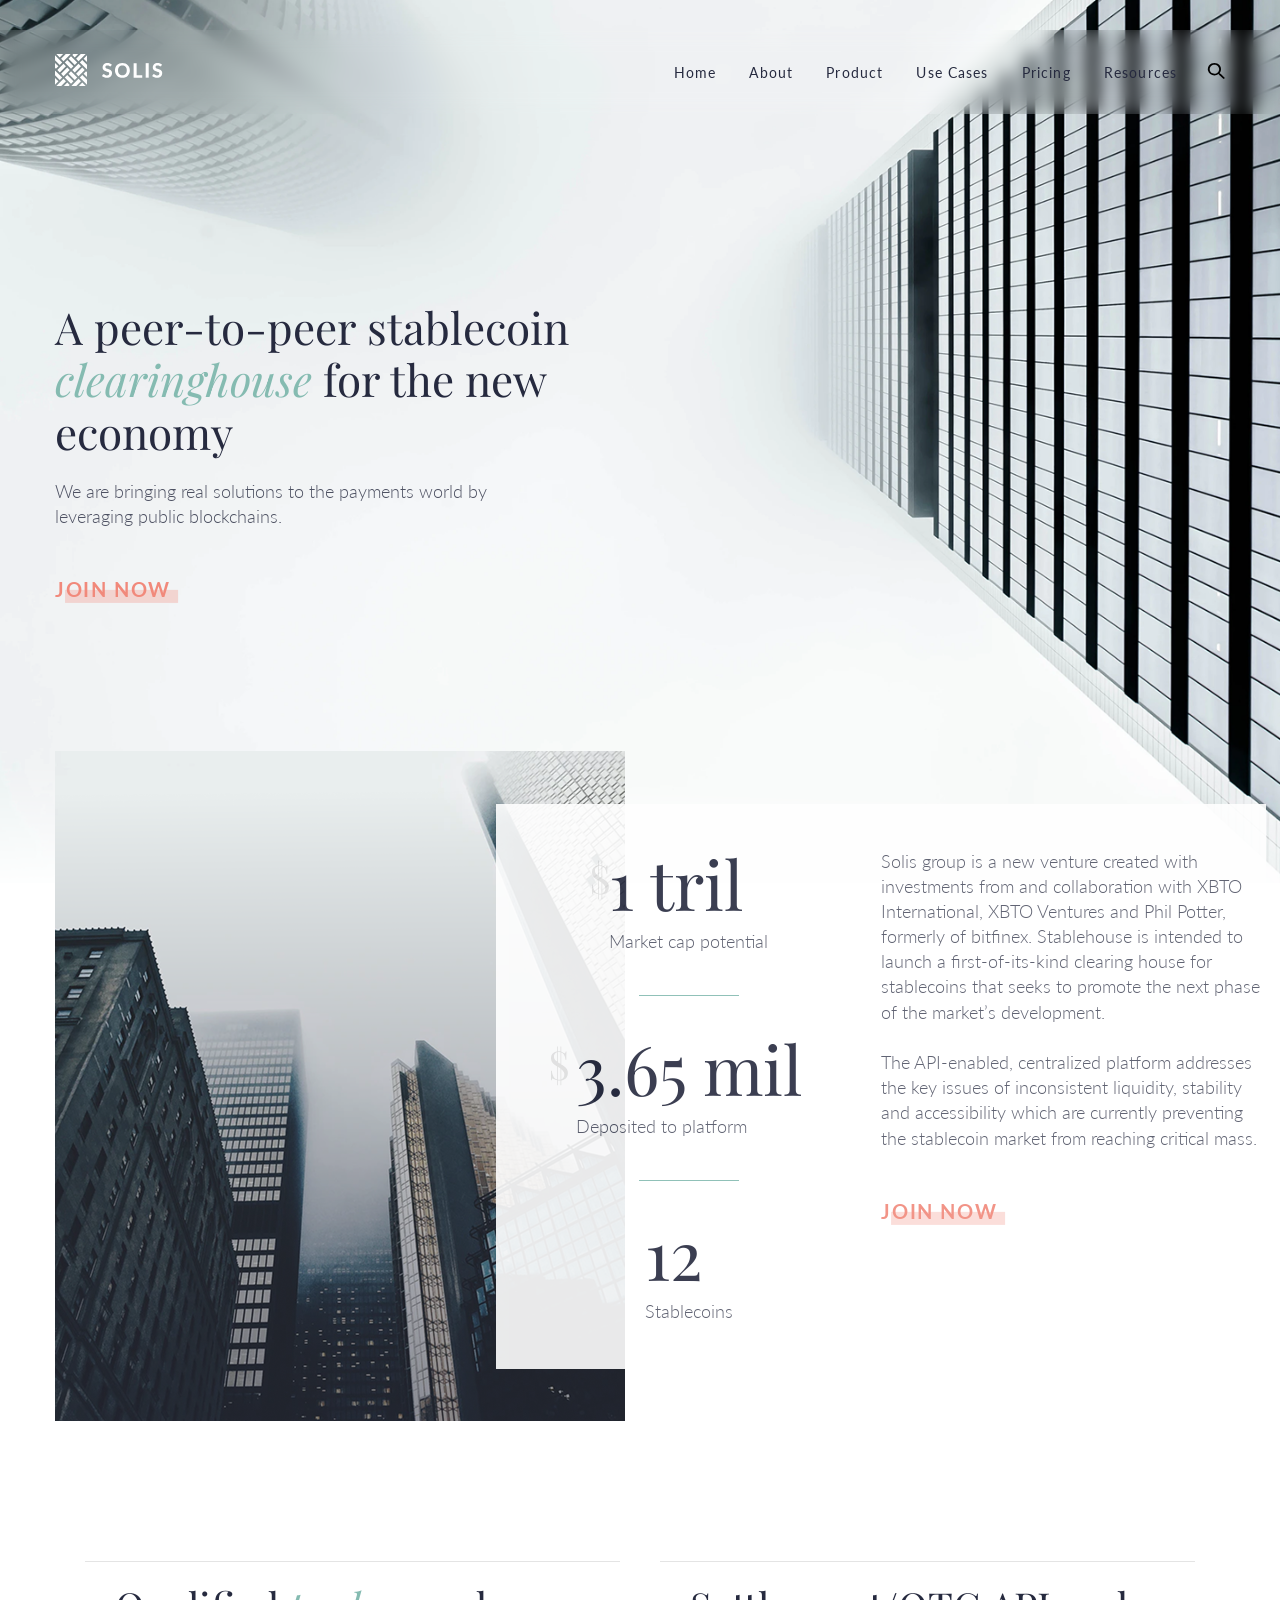
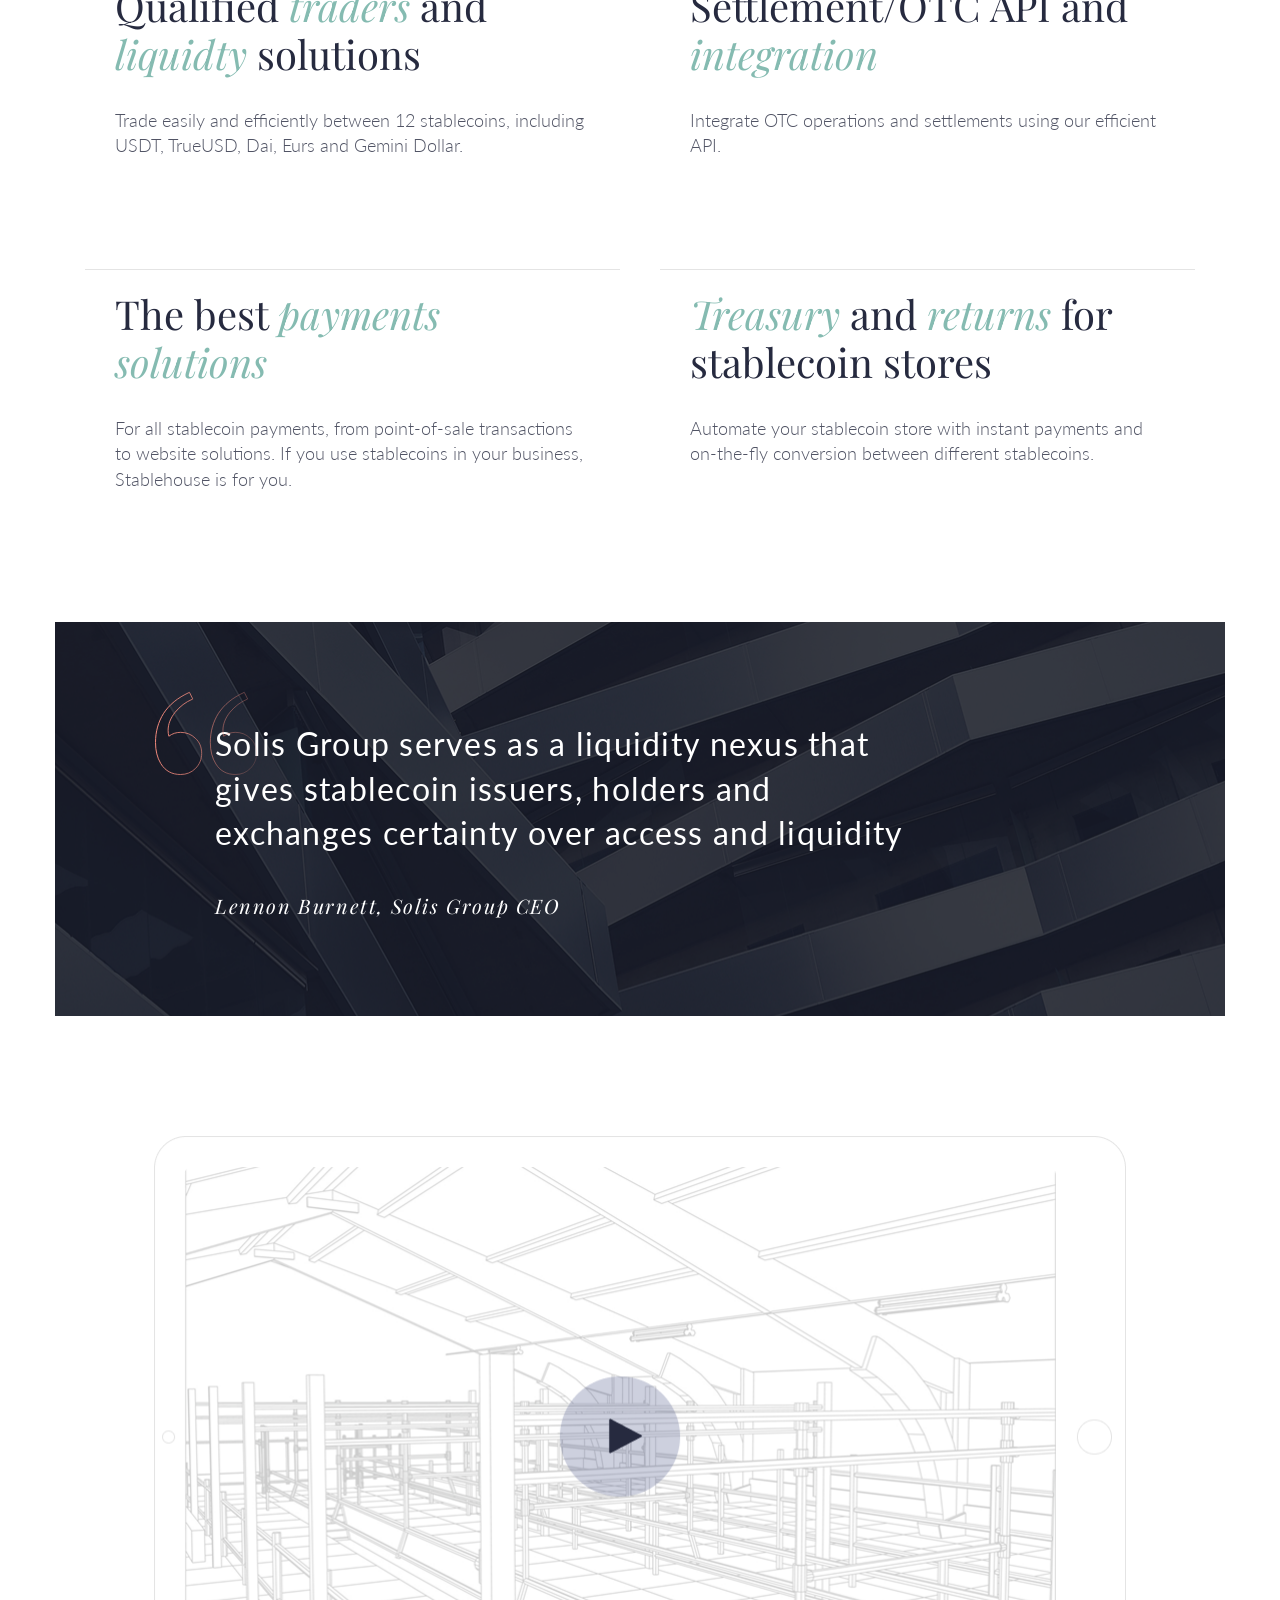
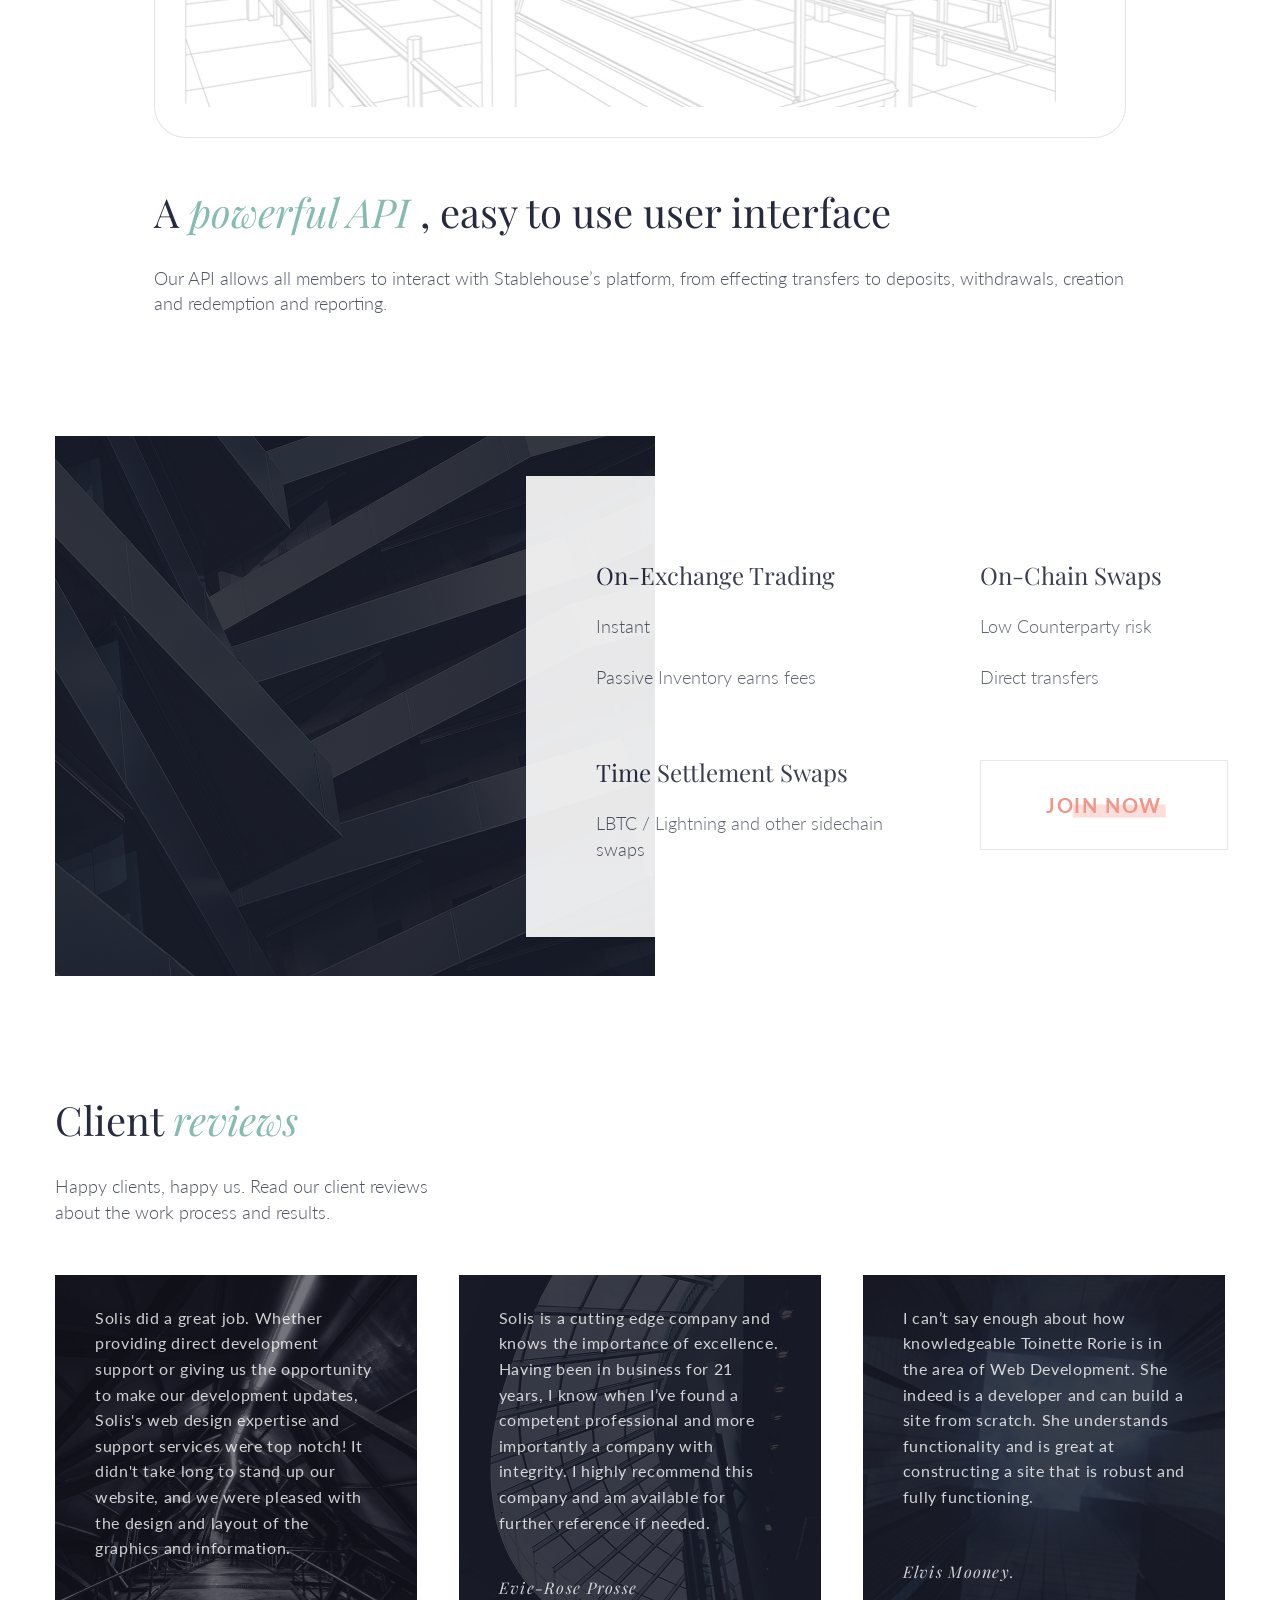
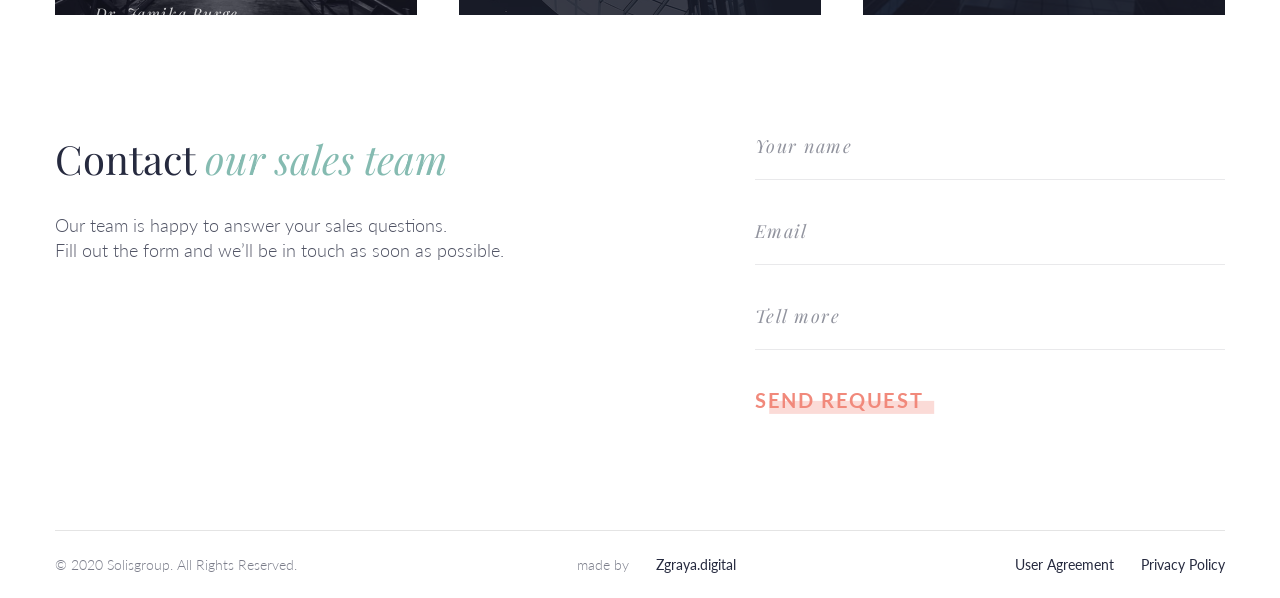
==== commit c4011f69: "Виправила кнопку ы фавыкон" ====
--- a/index.html
+++ b/index.html
@@ -4,7 +4,10 @@
 <head>
     <meta charset="UTF-8">
     <meta name="viewport" content="width=device-width, initial-scale=1.0">
-    <title>Exam project</title>
+    <title>Solis</title>
+
+    <link rel="icon" type="image/favicon" href="./assets/img/favicon.png">
+
     <link rel="preconnect" href="https://fonts.googleapis.com">
     <link rel="preconnect" href="https://fonts.gstatic.com" crossorigin>
     <link
@@ -62,9 +65,11 @@
     <main class="main">
         <div class="container">
             <section class="section" id="home">
-                <h1 class="title title-1">A peer-to-peer stablecoin <span class="italic">clearinghouse</span> for the
+                <h1 class="title title-1">A peer-to-peer stablecoin <span class="italic">clearinghouse</span> for
+                    the
                     new economy</h1>
-                <p class="text">We are bringing real solutions to the payments world by leveraging public blockchains.
+                <p class="text">We are bringing real solutions to the payments world by leveraging public
+                    blockchains.
                 </p>
                 <button class="button">JOIN NOW</button>
             </section>
@@ -116,13 +121,15 @@
                 </div>
                 <div class="grid-item">
                     <h2 class="title title-2">The best <span class="italic">payments solutions</span></h2>
-                    <p class="text">For all stablecoin payments, from point-of-sale transactions to website solutions.
+                    <p class="text">For all stablecoin payments, from point-of-sale transactions to website
+                        solutions.
                         If you use stablecoins in your
                         business, Stablehouse is for you.</p>
                 </div>
                 <div class="grid-item">
                     <h2 class="title title-2"><span class="italic">Treasury</span> and <span
-                            class="italic">returns</span> for stablecoin stores</h2>
+                            class="italic">returns</span>
+                        for stablecoin stores</h2>
                     <p class="text">Automate your stablecoin store with instant payments and on-the-fly conversion
                         between different stablecoins.</p>
                 </div>
@@ -149,7 +156,8 @@
                     </video>
                 </div>
 
-                <h2 class="title title-2">A <span class="italic">powerful API</span> , easy to use user interface</h2>
+                <h2 class="title title-2">A <span class="italic">powerful API</span> , easy to use user interface
+                </h2>
                 <p class="text">Our API allows all members to interact with Stablehouse’s platform, from effecting
                     transfers to deposits, withdrawals,
                     creation and redemption and reporting.</p>
@@ -181,27 +189,32 @@
 
             <section class="section " id="cases">
                 <h2 class=" title title-2">Client <span class="italic">reviews</span></h2>
-                <p class="text">Happy clients, happy us. Read our client reviews <br>about the work process and results.
+                <p class="text">Happy clients, happy us. Read our client reviews <br>about the work process and
+                    results.
                 </p>
                 <div class="section-flex">
                     <div class="flex-item">
                         <p class="text-white">Solis did a great job. Whether providing direct development support or
                             giving us the opportunity to make our development
-                            updates, Solis's web design expertise and support services were top notch! It didn't take
+                            updates, Solis's web design expertise and support services were top notch! It didn't
+                            take
                             long to stand up our website,
                             and we were pleased with the design and layout of the graphics and information.</p>
                         <p class="text-white text-italic">Dr. Jamika Burge</p>
                     </div>
                     <div class="flex-item">
-                        <p class="text-white">Solis is a cutting edge company and knows the importance of excellence.
+                        <p class="text-white">Solis is a cutting edge company and knows the importance of
+                            excellence.
                             Having been in business for 21 years, I know
-                            when I’ve found a competent professional and more importantly a company with integrity. I
+                            when I’ve found a competent professional and more importantly a company with integrity.
+                            I
                             highly recommend this company
                             and am available for further reference if needed.</p>
                         <p class="text-white text-italic">Evie-Rose Prosse</p>
                     </div>
                     <div class="flex-item">
-                        <p class="text-white">I can’t say enough about how knowledgeable Toinette Rorie is in the area
+                        <p class="text-white">I can’t say enough about how knowledgeable Toinette Rorie is in the
+                            area
                             of Web Development. She indeed is a developer
                             and can build a site from scratch. She understands functionality and is great at
                             constructing a site that is robust and
@@ -214,7 +227,8 @@
             <section class="section section-flex">
                 <div>
                     <h2 class="title title-2">Contact <span class="italic">our sales team</span></h2>
-                    <p class="text">Our team is happy to answer your sales questions. <br>Fill out the form and we’ll be
+                    <p class="text">Our team is happy to answer your sales questions. <br>Fill out the form and
+                        we’ll be
                         in
                         touch as soon as possible.</p>
                 </div>
--- a/css/main.css
+++ b/css/main.css
@@ -805,10 +805,9 @@
   margin: 0;
 }
 .grid:last-of-type .button-border {
-  width: 300px;
   border: 1px solid #e4e4e4;
   text-align: center;
-  padding: 34px 0;
+  padding: 34px 65px;
 }
 .grid:last-of-type .button-border:hover {
   border-color: #e54f3a;
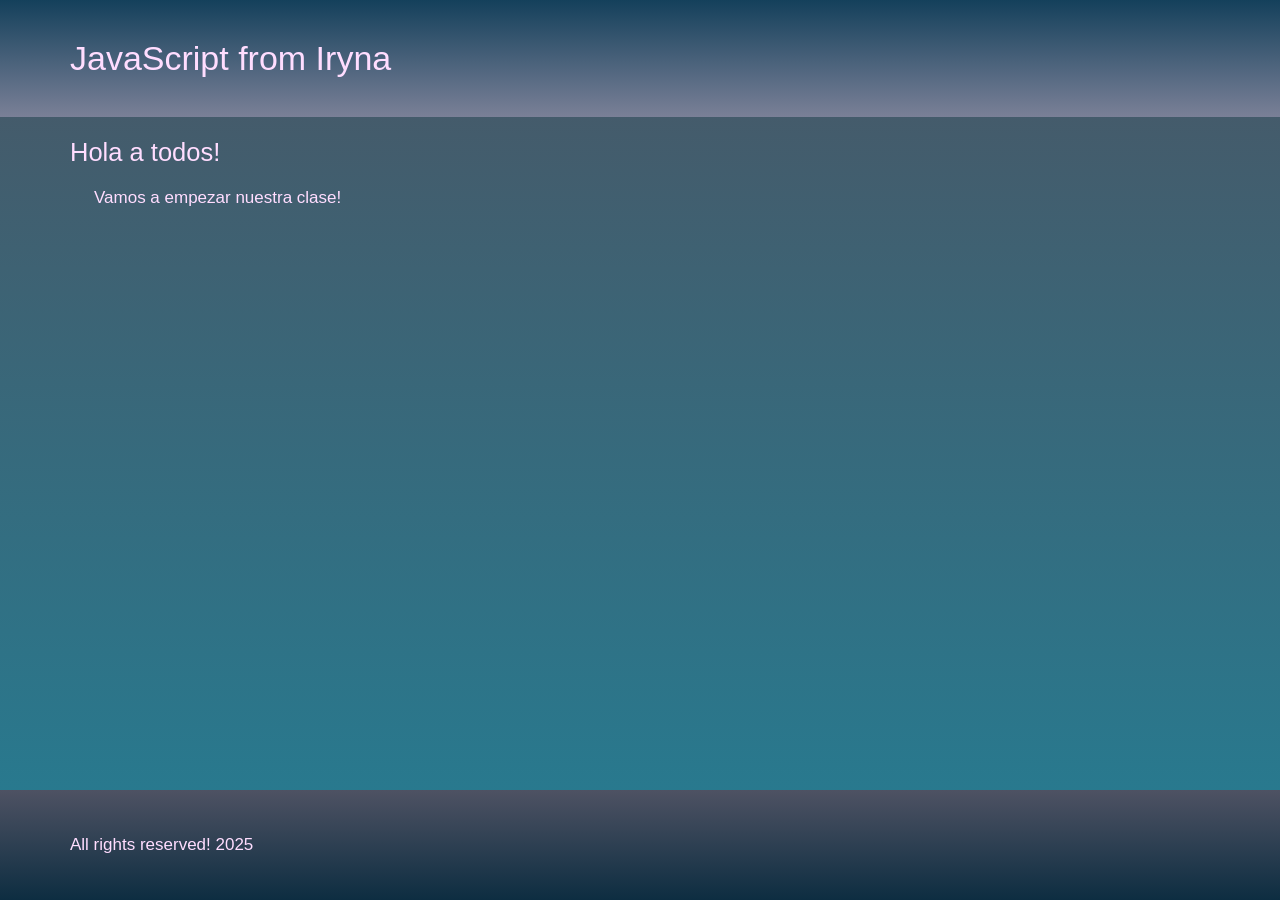
==== commit ceb7fe4c: "I used javascript" ====
--- a/index.html
+++ b/index.html
@@ -4,271 +4,40 @@
 <head>
     <meta charset="UTF-8">
     <meta name="viewport" content="width=device-width, initial-scale=1.0">
-    <title>Solis</title>
-
-    <link rel="icon" type="image/favicon" href="./assets/img/favicon.png">
-
-    <link rel="preconnect" href="https://fonts.googleapis.com">
-    <link rel="preconnect" href="https://fonts.gstatic.com" crossorigin>
-    <link
-        href="https://fonts.googleapis.com/css2?family=Lato:ital,wght@0,100;0,300;0,400;0,700;0,900;1,100;1,300;1,400;1,700;1,900&family=Playfair+Display:ital,wght@0,400..900;1,400..900&display=swap"
-        rel="stylesheet">
+    <title>hw_24</title>
 
     <link rel="stylesheet" href="./css/main.css">
+
+    <!--  <script src="./js/main.js"></script> -->
 </head>
 
 <body>
     <header class="header">
-        <div class="container flex-container">
-            <div class="logo">
-                <a href="#">
-                    <img src="./assets/img/logo.svg" alt="Logo Company">
-                </a>
-            </div>
-            <nav class="nav">
+        <div class="container">
+            <h1 class="title header-title">JavaScript from Iryna</h1>
+        </div>
+    </header>
+    <!-- <script>
+            alert('Hola!')
+        </script> -->
 
-
-                <input type="checkbox" id="nav-burger" class="nav-burger burger">
-                <label for="nav-burger" class="burger-img"></label>
-
-
-                <ul class="menu">
-                    <li class="menu-item">
-                        <a href="#home" class="menu-link">Home</a>
-                    </li>
-                    <li class="menu-item">
-                        <a href="#about" class="menu-link">About</a>
-                    </li>
-                    <li class="menu-item">
-                        <a href="#product" class="menu-link">Product</a>
-                    </li>
-                    <li class="menu-item" id="about">
-                        <a href="#cases" class="menu-link">Use Cases</a>
-                    </li>
-                    <li class="menu-item">
-                        <a href="#pricing" class="menu-link">Pricing</a>
-                    </li>
-                    <li class="menu-item">
-                        <a href="#resource" class="menu-link">Resources</a>
-                    </li>
-                </ul>
-            </nav>
-
-            <div class="search">
-                <a href="" class="search-link">
-                    <img src="./assets/img/search.svg" alt="Search icon">
-                </a>
-            </div>
-        </div>
-
-    </header>
     <main class="main">
         <div class="container">
-            <section class="section" id="home">
-                <h1 class="title title-1">A peer-to-peer stablecoin <span class="italic">clearinghouse</span> for
-                    the
-                    new economy</h1>
-                <p class="text">We are bringing real solutions to the payments world by leveraging public
-                    blockchains.
-                </p>
-                <button class="button">JOIN NOW</button>
-            </section>
-
-            <section class="section section-flex" id="pricing">
-                <div class="bg-big"></div>
-                <div class="content">
-                    <ul class="content-menu">
-                        <li class="menu-item">
-                            <h4 class="title title-4">1 tril</h4>
-                            <p class="text text-center">Market cap potential</p>
-                        </li>
-                        <li class="menu-item">
-                            <h4 class="title title-4">3.65 mil</h4>
-                            <p class="text text-center">Deposited to platform</p>
-                        </li>
-                        <li class="menu-item">
-                            <h4 class="title title-4">12</h4>
-                            <p class="text text-center">Stablecoins</p>
-                        </li>
-                    </ul>
-                    <div class="content-text">
-                        <p class="text">Solis group is a new venture created with investments from and
-                            collaboration
-                            with XBTO International, XBTO Ventures and
-                            Phil Potter, formerly of bitfinex. Stablehouse is intended to launch a first-of-its-kind
-                            clearing house for stablecoins
-                            that seeks to promote the next phase of the market’s development.
-                            <br><br>The API-enabled, centralized platform addresses the key issues of inconsistent
-                            liquidity,
-                            stability and accessibility
-                            which are currently preventing the stablecoin market from reaching critical mass.
-                        </p>
-                        <button class="button">JOIN NOW</button>
-                    </div>
-                </div>
-            </section>
-
-            <section class="section grid" id="product">
-                <div class="grid-item">
-                    <h2 class="title title-2">Qualified <span class="italic">traders</span> and <span
-                            class="italic">liquidty</span> solutions</h2>
-                    <p class="text">Trade easily and efficiently between 12 stablecoins, including USDT, TrueUSD,
-                        Dai, Eurs and Gemini Dollar.</p>
-                </div>
-                <div class="grid-item">
-                    <h2 class="title title-2">Settlement/OTC API and <span class="italic">integration</span></h2>
-                    <p class="text">Integrate OTC operations and settlements using our efficient API.</p>
-                </div>
-                <div class="grid-item">
-                    <h2 class="title title-2">The best <span class="italic">payments solutions</span></h2>
-                    <p class="text">For all stablecoin payments, from point-of-sale transactions to website
-                        solutions.
-                        If you use stablecoins in your
-                        business, Stablehouse is for you.</p>
-                </div>
-                <div class="grid-item">
-                    <h2 class="title title-2"><span class="italic">Treasury</span> and <span
-                            class="italic">returns</span>
-                        for stablecoin stores</h2>
-                    <p class="text">Automate your stablecoin store with instant payments and on-the-fly conversion
-                        between different stablecoins.</p>
-                </div>
-            </section>
-
-            <section class="section">
-                <div class="background">
-                    <div class="text-block">
-                        <p class="text-white">Solis Group serves as a liquidity nexus that gives stablecoin
-                            issuers,
-                            holders and
-                            exchanges certainty over access and
-                            liquidity</p>
-                        <p class="text-white text-italic">Lennon Burnett, Solis Group CEO</p>
-                    </div>
-                </div>
-
-            </section>
-
-            <section class="section video">
-                <div class="video-wrapper">
-                    <video class="video-inner" autoplay muted loop>
-                        <source src="./assets/video/video.mp4" type="video/mp4">
-                    </video>
-                </div>
-
-                <h2 class="title title-2">A <span class="italic">powerful API</span> , easy to use user interface
-                </h2>
-                <p class="text">Our API allows all members to interact with Stablehouse’s platform, from effecting
-                    transfers to deposits, withdrawals,
-                    creation and redemption and reporting.</p>
-            </section>
-
-            <section class="section section-flex" id="resource">
-                <div class="bg-small"></div>
-                <div class="content">
-                    <div class="grid">
-                        <div class="grid-item">
-                            <h3 class="title title-3">On-Exchange Trading</h3>
-                            <p class="text">Instant <br><br>Passive Inventory earns fees</p>
-                        </div>
-                        <div class="grid-item">
-                            <h3 class="title title-3">On-Chain Swaps</h3>
-                            <p class="text">Low Counterparty risk <br><br>Direct transfers</p>
-                        </div>
-                        <div class="grid-item">
-                            <h3 class="title title-3">Time Settlement Swaps</h3>
-                            <p class="text">LBTC / Lightning and other sidechain swaps</p>
-                        </div>
-                        <div class="grid-item">
-                            <button class="button button-border">JOIN NOW</button>
-                        </div>
-                    </div>
-
-                </div>
-            </section>
-
-            <section class="section " id="cases">
-                <h2 class=" title title-2">Client <span class="italic">reviews</span></h2>
-                <p class="text">Happy clients, happy us. Read our client reviews <br>about the work process and
-                    results.
-                </p>
-                <div class="section-flex">
-                    <div class="flex-item">
-                        <p class="text-white">Solis did a great job. Whether providing direct development support or
-                            giving us the opportunity to make our development
-                            updates, Solis's web design expertise and support services were top notch! It didn't
-                            take
-                            long to stand up our website,
-                            and we were pleased with the design and layout of the graphics and information.</p>
-                        <p class="text-white text-italic">Dr. Jamika Burge</p>
-                    </div>
-                    <div class="flex-item">
-                        <p class="text-white">Solis is a cutting edge company and knows the importance of
-                            excellence.
-                            Having been in business for 21 years, I know
-                            when I’ve found a competent professional and more importantly a company with integrity.
-                            I
-                            highly recommend this company
-                            and am available for further reference if needed.</p>
-                        <p class="text-white text-italic">Evie-Rose Prosse</p>
-                    </div>
-                    <div class="flex-item">
-                        <p class="text-white">I can’t say enough about how knowledgeable Toinette Rorie is in the
-                            area
-                            of Web Development. She indeed is a developer
-                            and can build a site from scratch. She understands functionality and is great at
-                            constructing a site that is robust and
-                            fully functioning.</p>
-                        <p class="text-white text-italic">Elvis Mooney.</p>
-                    </div>
-                </div>
-            </section>
-
-            <section class="section section-flex">
-                <div>
-                    <h2 class="title title-2">Contact <span class="italic">our sales team</span></h2>
-                    <p class="text">Our team is happy to answer your sales questions. <br>Fill out the form and
-                        we’ll be
-                        in
-                        touch as soon as possible.</p>
-                </div>
-                <form action="#" method="get" class="form">
-                    <div class="form-items">
-                        <label for="name" class="label text-italic">Your name</label>
-                        <input type="text" id="name" class="input">
-                    </div>
-
-                    <div class="form-items">
-                        <label for="email" class="label text-italic">Email</label>
-                        <input type="email" id="email" class="input">
-                    </div>
-
-                    <div class="form-items">
-                        <label for="text" class="label text-italic">Tell more</label>
-                        <input type="text" id="text" class="input">
-                    </div>
-
-                    <button type="submit" class="button">SEND REQuest</button>
-                </form>
+            <section>
+                <h2 class="title tilte-2">Hola a todos!</h2>
+                <ul class="lesson-list">
+                    <li class="lesson-list-item">Vamos a empezar nuestra clase!</li>
+                </ul>
             </section>
         </div>
     </main>
     <footer class="footer">
-        <div class="container footer-container">
-            <div class="footer-flex">
-                <p class="footer-text text">© 2020 Solisgroup. All Rights Reserved.</p>
-            </div>
-            <div class="footer-flex">
-                <p class="footer-text text">made by</p>
-                <p class="footer-text weight-text">Zgraya.digital</p>
-            </div>
-            <div class="footer-flex">
-                <p class="footer-text weight-text">User Agreement</p>
-                <p class="footer-text weight-text">Privacy Policy</p>
-            </div>
+        <div class="container">
+            <p>All rights reserved! 2025</p>
         </div>
+    </footer>
 
-    </footer>
+    <script src="./js/main.js"></script>
 </body>
 
 </html>
--- a/css/main.css
+++ b/css/main.css
@@ -1,935 +1,45 @@
-.title {
-  font-family: "Playfair Display", sans-serif;
-  margin-bottom: 16px;
-  font-weight: 400;
-  line-height: 1.2;
-}
-
-.text {
-  font-weight: 300;
-  line-height: 1.4;
-  opacity: 0.8;
-  margin-bottom: 50px;
-  text-align: left;
-  margin-top: 0;
-}
-
-@-webkit-keyframes wiggle {
-  0% {
-    -webkit-transform: translateX(0);
-    transform: translateX(0);
-  }
-  15% {
-    -webkit-transform: translateX(-5px);
-    transform: translateX(-5px);
-  }
-  30% {
-    -webkit-transform: translateX(5px);
-    transform: translateX(5px);
-  }
-  45% {
-    -webkit-transform: translateX(-5px);
-    transform: translateX(-5px);
-  }
-  60% {
-    -webkit-transform: translateX(5px);
-    transform: translateX(5px);
-  }
-  75% {
-    -webkit-transform: translateX(-3px);
-    transform: translateX(-3px);
-  }
-  100% {
-    -webkit-transform: translateX(0);
-    transform: translateX(0);
-  }
-}
-
-@keyframes wiggle {
-  0% {
-    -webkit-transform: translateX(0);
-    transform: translateX(0);
-  }
-  15% {
-    -webkit-transform: translateX(-5px);
-    transform: translateX(-5px);
-  }
-  30% {
-    -webkit-transform: translateX(5px);
-    transform: translateX(5px);
-  }
-  45% {
-    -webkit-transform: translateX(-5px);
-    transform: translateX(-5px);
-  }
-  60% {
-    -webkit-transform: translateX(5px);
-    transform: translateX(5px);
-  }
-  75% {
-    -webkit-transform: translateX(-3px);
-    transform: translateX(-3px);
-  }
-  100% {
-    -webkit-transform: translateX(0);
-    transform: translateX(0);
-  }
-}
-@-webkit-keyframes shine {
-  0% {
-    text-shadow: 0 0 5px rgba(241, 137, 123, 0.5),
-      0 0 10px rgba(241, 137, 123, 0.3), 0 0 15px rgba(241, 137, 123, 0.2);
-  }
-  50% {
-    text-shadow: 0 0 10px rgba(241, 137, 123, 0.8),
-      0 0 20px rgba(241, 137, 123, 0.5), 0 0 30px rgba(241, 137, 123, 0.3);
-  }
-  100% {
-    text-shadow: 0 0 5px rgba(241, 137, 123, 0.5),
-      0 0 10px rgba(241, 137, 123, 0.3), 0 0 15px rgba(241, 137, 123, 0.2);
-  }
-}
-@keyframes shine {
-  0% {
-    text-shadow: 0 0 5px rgba(241, 137, 123, 0.5),
-      0 0 10px rgba(241, 137, 123, 0.3), 0 0 15px rgba(241, 137, 123, 0.2);
-  }
-  50% {
-    text-shadow: 0 0 10px rgba(241, 137, 123, 0.8),
-      0 0 20px rgba(241, 137, 123, 0.5), 0 0 30px rgba(241, 137, 123, 0.3);
-  }
-  100% {
-    text-shadow: 0 0 5px rgba(241, 137, 123, 0.5),
-      0 0 10px rgba(241, 137, 123, 0.3), 0 0 15px rgba(241, 137, 123, 0.2);
-  }
-}
 * {
-  -webkit-box-sizing: border-box;
   box-sizing: border-box;
   padding: 0;
 }
 
-ul,
-ol,
-dl {
-  padding-left: 0;
+html,
+body {
   margin: 0 0;
+  min-height: 100vh;
+  font-size: 17px;
+  font-family: Verdana, Geneva, Tahoma, sans-serif;
+  color: #ffddff;
+  background: linear-gradient(#495665, #247e94);
+  display: flex;
+  flex-direction: column;
+  justify-content: space-between;
+}
+
+.container {
+  max-width: 1140px;
+  margin: 0 auto;
+}
+
+.title {
+  font-weight: 500;
+}
+
+.header {
+  background: linear-gradient(#14405b, #7a8097);
+  padding: 16px 0;
+}
+
+.main {
+  flex-grow: 1;
+}
+
+.lesson-list {
+  padding-left: 24px;
   list-style: none;
 }
 
-html,
-body {
-  margin: 0;
-  font-family: "Lato", sans-serif;
-  font-size: 18px;
-}
-@media screen and (max-width: 992px) {
-  html,
-  body {
-    font-size: 14px;
-  }
-}
-
-body {
-  color: #262a3f;
-  min-height: 100vh;
-  background: url(../assets/img/bg.png) no-repeat;
-  position: relative;
-  background-size: contain;
-}
-
-.container {
-  max-width: 1170px;
-  margin: 0 auto;
-}
-@media screen and (max-width: 1200px) {
-  .container {
-    padding-left: 40px;
-    padding-right: 40px;
-  }
-}
-
-.flex-container,
-.footer-container {
-  display: -webkit-box;
-  display: -ms-flexbox;
-  display: flex;
-  -webkit-box-pack: justify;
-  -ms-flex-pack: justify;
-  justify-content: space-between;
-  -webkit-box-align: center;
-  -ms-flex-align: center;
-  align-items: center;
-  padding: 24px 0;
-}
-@media screen and (max-width: 1200px) {
-  .flex-container,
-  .footer-container {
-    padding-top: 24px;
-    padding-left: 40px;
-    padding-right: 40px;
-  }
-}
-
-.title {
-  -webkit-transition: all 0.3s ease;
-  -o-transition: all 0.3s ease;
-  transition: all 0.3s ease;
-  display: inline-block;
-}
-.title:hover {
-  -webkit-animation: shine 2s linear infinite;
-  animation: shine 2s linear infinite;
-}
-.title-1 {
-  font-size: 2.4444444444rem;
-  margin-bottom: 20px;
-}
-.title .italic {
-  font-style: italic;
-  color: #85bbb1;
-}
-.title-2 {
-  font-size: 2.2222222222rem;
-  margin-bottom: 30px;
-  margin-top: 0;
-}
-.title-3 {
-  font-size: 1.3333333333rem;
-  line-height: 2;
-  margin: 0 0 15px;
-}
-.title-4 {
-  font-size: 3.7777777778rem;
-  line-height: 1;
-  text-align: center;
-  margin: 0 0 12px;
-  position: relative;
-}
-
-.text-white {
-  color: #fff;
-  font-weight: 400;
-  font-size: 1.7777777778rem;
-  line-height: 1.4;
-  letter-spacing: 0.04em;
-  margin: 0 0 40px;
-}
-.text-italic {
-  font-family: "Playfair Display", sans-serif;
-  font-style: italic;
-  font-size: 1.1111111111rem;
-  line-height: 1;
-  letter-spacing: 0.08em;
-  margin: 0;
-}
-.text .text-center {
-  white-space: nowrap;
-  margin: 0;
-}
-
-.header {
-  margin-top: 30px;
-  -webkit-box-align: center;
-  -ms-flex-align: center;
-  align-items: center;
-  position: sticky;
-  top: 0;
-  z-index: 10;
-  -webkit-backdrop-filter: blur(9px);
-  backdrop-filter: blur(9px);
-  background: rgba(255, 255, 255, 0.02),
-    -o-linear-gradient(181deg, rgba(255, 255, 255, 0.5) 0%, rgba(
-            255,
-            255,
-            255,
-            0.5
-          )
-          51.07%, rgba(255, 255, 255, 0.5) 100%);
-  background: rgba(255, 255, 255, 0.02),
-    linear-gradient(
-      269deg,
-      rgba(255, 255, 255, 0.5) 0%,
-      rgba(255, 255, 255, 0.5) 51.07%,
-      rgba(255, 255, 255, 0.5) 100%
-    );
-  margin-bottom: 150px;
-}
-.header .nav {
-  display: -webkit-box;
-  display: -ms-flexbox;
-  display: flex;
-  -webkit-box-pack: end;
-  -ms-flex-pack: end;
-  justify-content: flex-end;
-  -webkit-box-align: center;
-  -ms-flex-align: center;
-  align-items: center;
-  -webkit-box-flex: 1;
-  -ms-flex-positive: 1;
-  flex-grow: 1;
-}
-@media screen and (max-width: 992px) {
-  .header .nav {
-    -webkit-box-ordinal-group: 3;
-    -ms-flex-order: 2;
-    order: 2;
-    -webkit-box-flex: 0;
-    -ms-flex-positive: 0;
-    flex-grow: 0;
-  }
-}
-.header .nav .menu {
-  display: -webkit-box;
-  display: -ms-flexbox;
-  display: flex;
-  gap: 2.6vw;
-  padding: 0 30px;
-}
-@media screen and (max-width: 992px) {
-  .header .nav .menu {
-    position: absolute;
-    right: 0;
-    top: 70px;
-    width: 340px;
-    opacity: 0;
-    -webkit-box-orient: vertical;
-    -webkit-box-direction: normal;
-    -ms-flex-direction: column;
-    flex-direction: column;
-    z-index: 2;
-    background: #f1897b;
-    padding: 0 0;
-    gap: 0;
-    -webkit-transition: all 0.5s;
-    -o-transition: all 0.5s;
-    transition: all 0.5s;
-  }
-}
-@media screen and (max-width: 992px) {
-  .header .nav .menu .menu-item {
-    text-align: center;
-    padding: 10px 0;
-    border: 1px solid #e5d9d9;
-  }
-}
-.header .nav .menu-link {
-  position: relative;
-  text-decoration: none;
-  display: inline-block;
-  -webkit-transition: -webkit-transform 0.6s ease;
-  transition: -webkit-transform 0.6s ease;
-  -o-transition: transform 0.6s ease;
-  transition: transform 0.6s ease;
-  transition: transform 0.6s ease, -webkit-transform 0.6s ease;
-  -webkit-transform-origin: center;
-  -ms-transform-origin: center;
-  transform-origin: center;
-  font-size: 0.7777777778rem;
-  font-weight: 400;
-  line-height: 1.7;
-  letter-spacing: 0.08em;
-  color: #262a3f;
-}
-.header .nav .menu-link:hover {
-  border-bottom: 3px solid rgba(241, 137, 123, 0.3);
-  padding-bottom: 3px;
-  -webkit-transform: scale(1.1);
-  -ms-transform: scale(1.1);
-  transform: scale(1.1);
-}
-.header .burger {
-  display: none;
-}
-@media screen and (max-width: 992px) {
-  .header .burger:checked ~ .menu {
-    opacity: 1;
-  }
-  .header .burger:checked ~ .burger-img {
-    -webkit-transform: rotate(405deg);
-    -ms-transform: rotate(405deg);
-    transform: rotate(405deg);
-    -webkit-transition: all 0.35s;
-    -o-transition: all 0.35s;
-    transition: all 0.35s;
-  }
-  .header .burger:checked ~ .burger-img::before {
-    opacity: 0;
-  }
-  .header .burger:checked ~ .burger-img::after {
-    top: 0;
-    -webkit-transform: rotate(90deg);
-    -ms-transform: rotate(90deg);
-    transform: rotate(90deg);
-  }
-}
-.header .burger-img {
-  display: none;
-  cursor: pointer;
-}
-@media screen and (max-width: 992px) {
-  .header .burger-img {
-    display: inline-block;
-    position: relative;
-    top: -3px;
-    width: 34px;
-    height: 2px;
-    background-color: #000;
-    vertical-align: middle;
-  }
-  .header .burger-img::after,
-  .header .burger-img::before {
-    content: "";
-    position: absolute;
-    width: 100%;
-    height: 2px;
-    background-color: #000;
-    top: 10px;
-  }
-  .header .burger-img::after {
-    top: -10px;
-  }
-}
-
-.section {
-  margin-bottom: 120px;
-}
-.section:first-of-type {
-  max-width: 50%;
-  margin-bottom: 150px;
-}
-.section:first-of-type .text:first-of-type {
-  max-width: 86%;
-}
-.section text:last-of-type {
-  max-width: 470px;
-}
-
-.button {
-  position: relative;
-  display: inline-block;
-  color: #f1897b;
-  border: none;
-  background: none;
-  cursor: pointer;
-  font-weight: 700;
-  font-size: 1.1111111111rem;
-  line-height: 1;
-  letter-spacing: 0.08em;
-  text-transform: uppercase;
-  -webkit-transition: 0.3s;
-  -o-transition: 0.3s;
-  transition: 0.3s;
-  padding: 0;
-  font-family: "Lato", sans-serif;
-  -webkit-transition: -webkit-transform 0.2s ease;
-  transition: -webkit-transform 0.2s ease;
-  -o-transition: transform 0.2s ease;
-  transition: transform 0.2s ease;
-  transition: transform 0.2s ease, -webkit-transform 0.2s ease;
-}
-.button::after {
-  content: "";
-  position: absolute;
-  left: 1px;
-  bottom: 0px;
-  -webkit-transform: translate(8%, 30%);
-  -ms-transform: translate(8%, 30%);
-  transform: translate(8%, 30%);
-  width: 98%;
-  height: 0.65em;
-  opacity: 0.3;
-  background: #f1897b;
-  z-index: -1;
-}
-.button:hover {
-  color: #e54f3a;
-  -webkit-animation: wiggle 0.6s ease-in-out;
-  animation: wiggle 0.6s ease-in-out;
-}
-.button:hover::after {
-  background: #e54f3a;
-}
-
-.section-flex {
-  display: -webkit-box;
-  display: -ms-flexbox;
-  display: flex;
-  -webkit-box-pack: justify;
-  -ms-flex-pack: justify;
-  justify-content: space-between;
-  -webkit-box-align: center;
-  -ms-flex-align: center;
-  align-items: center;
-  gap: 4.6vh;
-  position: relative;
-}
-@media screen and (max-width: 1200px) {
-  .section-flex {
-    -ms-flex-wrap: wrap;
-    flex-wrap: wrap;
-    -webkit-box-pack: center;
-    -ms-flex-pack: center;
-    justify-content: center;
-  }
-}
-@media screen and (max-width: 778px) {
-  .section-flex {
-    margin-bottom: 80px;
-  }
-}
-.section-flex:last-of-type {
-  -webkit-box-align: start;
-  -ms-flex-align: start;
-  align-items: flex-start;
-}
-.section-flex .bg-big {
-  background: url(../assets/img/statistic-image.png) no-repeat;
-  background-size: cover;
-  width: 100%;
-  min-width: 570px;
-  height: 670px;
-}
-@media screen and (max-width: 600px) {
-  .section-flex .bg-big {
-    min-width: 350px;
-  }
-}
-.section-flex .bg-small {
-  background: url(../assets/img/features-background.png) no-repeat;
-  background-size: cover;
-  width: 100%;
-  min-width: 600px;
-  height: 540px;
-}
-@media screen and (max-width: 600px) {
-  .section-flex .bg-small {
-    min-width: 350px;
-  }
-}
-.section-flex .content {
-  display: -webkit-box;
-  display: -ms-flexbox;
-  display: flex;
-  -webkit-box-pack: justify;
-  -ms-flex-pack: justify;
-  justify-content: space-between;
-  -webkit-box-align: start;
-  -ms-flex-align: start;
-  align-items: start;
-  background: #fff;
-  min-width: 770px;
-  opacity: 0.9;
-  left: -170px;
-  z-index: 1;
-  position: relative;
-  -webkit-transition: all 0.8s ease;
-  -o-transition: all 0.8s ease;
-  transition: all 0.8s ease;
-}
-@media screen and (max-width: 1200px) {
-  .section-flex .content {
-    position: absolute;
-    top: 50%;
-    left: 50%;
-    -webkit-transform: translate(-50%, -50%);
-    -ms-transform: translate(-50%, -50%);
-    transform: translate(-50%, -50%);
-  }
-  .section-flex .content:nth-last-of-type {
-    position: absolute;
-    top: 68%;
-    -webkit-transform: translate(-50%, -50%);
-    -ms-transform: translate(-50%, -50%);
-    transform: translate(-50%, -50%);
-  }
-}
-@media screen and (max-width: 992px) {
-  .section-flex .content {
-    min-width: 600px;
-  }
-}
-@media screen and (max-width: 778px) {
-  .section-flex .content {
-    min-width: 350px;
-    -webkit-box-orient: vertical;
-    -webkit-box-direction: normal;
-    -ms-flex-direction: column;
-    flex-direction: column;
-    -webkit-box-align: center;
-    -ms-flex-align: center;
-    align-items: center;
-    padding: 0 10px;
-    max-height: 670px;
-    height: 100%;
-  }
-}
-.section-flex .content-menu {
-  display: -webkit-box;
-  display: -ms-flexbox;
-  display: flex;
-  -webkit-box-pack: justify;
-  -ms-flex-pack: justify;
-  justify-content: space-between;
-  -webkit-box-align: center;
-  -ms-flex-align: center;
-  align-items: center;
-  -webkit-box-orient: vertical;
-  -webkit-box-direction: normal;
-  -ms-flex-direction: column;
-  flex-direction: column;
-  -webkit-box-flex: 1;
-  -ms-flex: 1;
-  flex: 1;
-  gap: 80px;
-  padding: 45px 0;
-}
-.section-flex .content-menu .menu-item:not(:last-child) {
-  position: relative;
-}
-.section-flex .content-menu .menu-item:not(:last-child)::after {
-  content: "";
-  position: absolute;
-  bottom: -40%;
-  left: 50%;
-  -webkit-transform: translateX(-50%);
-  -ms-transform: translateX(-50%);
-  transform: translateX(-50%);
-  height: 1px;
-  width: 100px;
-  background: #85bbb1;
-}
-.section-flex .content-menu .menu-item:not(:last-child) .title-4::before {
-  content: url("../assets/img/$.svg");
-  position: absolute;
-  top: 38%;
-  left: -8%;
-  -webkit-transform: translate(-40%, -50%);
-  -ms-transform: translate(-40%, -50%);
-  transform: translate(-40%, -50%);
-  height: 8vh;
-  width: 21px;
-}
-.section-flex .content-menu .text {
-  margin-bottom: 0;
-}
-@media (max-width: 778px) {
-  .section-flex .content-menu {
-    gap: 40px;
-    padding: 0;
-  }
-}
-.section-flex .content-text {
-  -webkit-box-flex: 1;
-  -ms-flex: 1;
-  flex: 1;
-  -webkit-box-align: start;
-  -ms-flex-align: start;
-  align-items: start;
-  padding-top: 45px;
-}
-.section-flex .flex-item {
-  display: -webkit-box;
-  display: -ms-flexbox;
-  display: flex;
-  -webkit-box-pack: justify;
-  -ms-flex-pack: justify;
-  justify-content: space-between;
-  -webkit-box-align: start;
-  -ms-flex-align: start;
-  align-items: start;
-  -webkit-box-orient: vertical;
-  -webkit-box-direction: normal;
-  -ms-flex-direction: column;
-  flex-direction: column;
-  position: relative;
-  padding: 30px 40px;
-  height: 340px;
-  width: 100%;
-  max-width: 370px;
-}
-.section-flex .flex-item::before {
-  content: "";
-  position: absolute;
-  top: 0;
-  left: 0;
-  width: 100%;
-  height: 340px;
-  background: rgba(25, 28, 41, 0.6);
-  z-index: 0;
-}
-.section-flex .flex-item:first-of-type {
-  background: url(../assets/img/flex-image1.jpg) no-repeat;
-}
-.section-flex .flex-item:last-of-type {
-  background: url(../assets/img/flex-bg3.png) no-repeat;
-}
-.section-flex .flex-item:nth-of-type(2) {
-  background: url(../assets/img/flex-bg2.png) no-repeat;
-}
-.section-flex .flex-item .text-white {
-  font-size: 0.8888888889rem;
-  line-height: 1.6;
-  opacity: 0.8;
-}
-
-.video {
-  max-width: 972px;
-  margin: 0 auto;
-  margin-bottom: 120px;
-}
-.video-wrapper {
-  background: url(../assets/img/screensaver-video.png) no-repeat;
-  background-size: contain;
-  margin-bottom: 50px;
-  position: relative;
-  cursor: pointer;
-  height: 602px;
-}
-@media (max-width: 992px) {
-  .video-wrapper {
-    height: 80vh;
-  }
-}
-@media (max-width: 500px) {
-  .video-wrapper {
-    height: 60vh;
-  }
-}
-.video-wrapper:hover {
-  background: url(../assets/img/tablet.svg) no-repeat;
-  background-size: contain;
-}
-.video-wrapper:hover .video-inner {
-  opacity: 1;
-  -webkit-transform: scale(1);
-  -ms-transform: scale(1);
-  transform: scale(1);
-  -webkit-filter: blur(0px);
-  filter: blur(0px);
-}
-.video-inner {
-  width: 100%;
-  max-width: 870px;
-  max-height: 540px;
-  -webkit-box-align: center;
-  -ms-flex-align: center;
-  align-items: center;
-  position: absolute;
-  top: 0;
-  left: 0;
-  top: 5%;
-  left: 3%;
-  opacity: 0;
-  -webkit-filter: blur(5px);
-  filter: blur(5px);
-  -webkit-transition: all 1.6s ease;
-  -o-transition: all 1.6s ease;
-  transition: all 1.6s ease;
-}
-@media (max-width: 992px) {
-  .video-inner {
-    max-width: 91%;
-  }
-}
-@media (max-width: 768px) {
-  .video-inner {
-    max-width: 65%;
-  }
-}
-
-.grid {
-  display: -ms-grid;
-  display: grid;
-  /* grid-template-columns: 1fr 1fr; */
-  -ms-grid-columns: minmax(250px, 1fr) 4.5vh minmax(250px, 1fr);
-  grid-template-columns: repeat(2, minmax(250px, 1fr));
-  -ms-grid-rows: auto 4.5vh auto;
-  grid-template-rows: auto auto;
-  gap: 4.5vh;
-  padding: 20px 30px;
-  margin-bottom: 40px;
-}
-
-.grid > *:nth-child(1) {
-  -ms-grid-row: 1;
-  -ms-grid-column: 1;
-}
-
-.grid > *:nth-child(2) {
-  -ms-grid-row: 1;
-  -ms-grid-column: 3;
-}
-
-.grid > *:nth-child(3) {
-  -ms-grid-row: 3;
-  -ms-grid-column: 1;
-}
-
-.grid > *:nth-child(4) {
-  -ms-grid-row: 3;
-  -ms-grid-column: 3;
-}
-@media screen and (max-width: 768px) {
-  .grid {
-    -ms-grid-columns: 1fr;
-    grid-template-columns: 1fr;
-    padding: 0;
-  }
-}
-.grid-item {
-  border-top: 1px solid #e4e4e4;
-  max-width: 570px;
-  padding: 20px 30px;
-}
-
-.grid:last-of-type {
-  padding: 75px 0 75px 70px;
-  margin: 0;
-  gap: 6.5vh 9.3vh;
-  -webkit-box-align: center;
-  -ms-flex-align: center;
-  align-items: center;
-}
-@media screen and (max-width: 768px) {
-  .grid:last-of-type {
-    padding: 0;
-  }
-}
-.grid:last-of-type .grid-item {
-  padding: 0;
-  max-width: 300px;
-  border: none;
-}
-.grid:last-of-type .text {
-  margin: 0;
-}
-.grid:last-of-type .button-border {
-  border: 1px solid #e4e4e4;
-  text-align: center;
-  padding: 34px 65px;
-}
-.grid:last-of-type .button-border:hover {
-  border-color: #e54f3a;
-}
-.grid:last-of-type .button-border::after {
-  left: 45px;
-  bottom: 38px;
-  -webkit-transform: translate(50%, 50%);
-  -ms-transform: translate(50%, 50%);
-  transform: translate(50%, 50%);
-  width: 38%;
-}
-
-.background {
-  background: url(../assets/img/quote-background.png) no-repeat;
-}
-.background .text-block {
-  padding: 100px 0;
-  margin-left: 160px;
-  position: relative;
-  max-width: 710px;
-}
-@media (max-width: 768px) {
-  .background .text-block {
-    padding: 50px 0;
-    margin-left: 60px;
-  }
-}
-.background .text-block::before {
-  content: url("../assets/img/quote-icon.svg");
-  position: absolute;
-  top: 69px;
-  left: -60px;
-  height: 8vh;
-  width: 21px;
-}
-
-.form {
-  display: -webkit-box;
-  display: -ms-flexbox;
-  display: flex;
-  -webkit-box-pack: justify;
-  -ms-flex-pack: justify;
-  justify-content: space-between;
-  -webkit-box-align: start;
-  -ms-flex-align: start;
-  align-items: flex-start;
-  -webkit-box-orient: vertical;
-  -webkit-box-direction: normal;
-  -ms-flex-direction: column;
-  flex-direction: column;
-  max-width: 470px;
-  width: 100%;
-}
-.form-items {
-  max-width: 470px;
-  width: 100%;
-  position: relative;
-  margin-bottom: 40px;
-  border-bottom: 1px solid rgba(38, 42, 63, 0.1);
-}
-.form-items::after {
-  contain: "";
-  position: absolute;
-  max-width: 470px;
-  width: 100%;
-  height: 1px;
-  background-color: #262a3f;
-  opacity: 0.1;
-}
-.form-items .label {
-  display: inline-block;
-  width: 21%;
-}
-.form-items .input {
-  outline: none;
-  border: none;
-  width: 78%;
-}
-.form-items .input:focus,
-.form-items .input:active {
-  border: none;
-}
-.form .text-italic {
-  opacity: 0.5;
-  font-size: 1rem;
-}
-
-.footer-container {
-  border-top: 1px solid #e4e4e4;
-}
-@media (max-width: 992px) {
-  .footer-container {
-    gap: 1vh;
-  }
-}
-@media (max-width: 600px) {
-  .footer-container {
-    -webkit-box-orient: vertical;
-    -webkit-box-direction: normal;
-    -ms-flex-direction: column;
-    flex-direction: column;
-  }
-}
-.footer-container .footer-flex:not(last-of-type) {
-  display: -webkit-box;
-  display: -ms-flexbox;
-  display: flex;
-  -webkit-box-pack: justify;
-  -ms-flex-pack: justify;
-  justify-content: space-between;
-  -webkit-box-align: center;
-  -ms-flex-align: center;
-  align-items: center;
-  gap: 3vh;
-}
-.footer-container .footer-text {
-  margin: 0;
-  font-size: 0.7777777778rem;
-  opacity: 0.6;
-}
-.footer-container .weight-text {
-  font-weight: 400;
-  opacity: 1;
-}
+.footer {
+  background: linear-gradient(#4e5263, #0d2d41);
+  padding: 28px 0;
+}/*# sourceMappingURL=main.css.map */
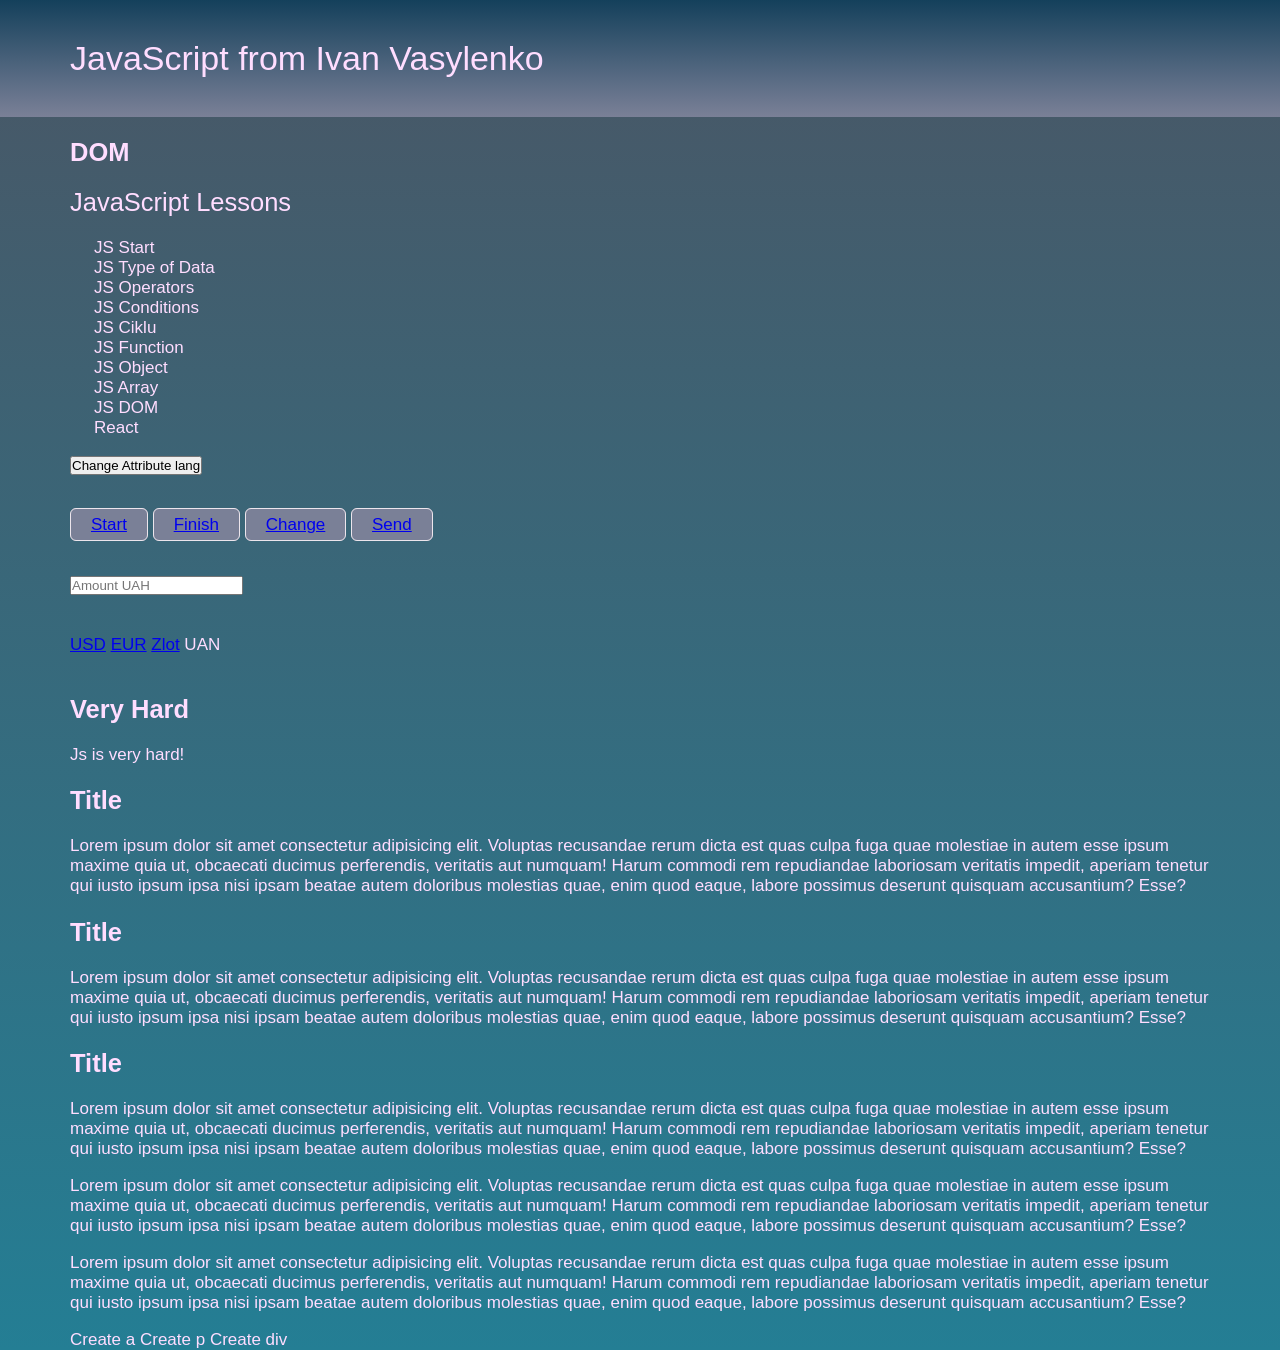
==== commit 6d3abf23: "DOM" ====
--- a/index.html
+++ b/index.html
@@ -4,39 +4,110 @@
 <head>
     <meta charset="UTF-8">
     <meta name="viewport" content="width=device-width, initial-scale=1.0">
-    <title>hw_24</title>
-
+    <title>Lesosn_30 JS DOM</title>
     <link rel="stylesheet" href="./css/main.css">
 
-    <!--  <script src="./js/main.js"></script> -->
 </head>
 
 <body>
     <header class="header">
         <div class="container">
-            <h1 class="title header-title">JavaScript from Iryna</h1>
+            <h1 class="title header__title">JavaScript from Ivan
+                Vasylenko</h1>
         </div>
     </header>
-    <!-- <script>
-            alert('Hola!')
-        </script> -->
-
     <main class="main">
         <div class="container">
             <section>
-                <h2 class="title tilte-2">Hola a todos!</h2>
+                <h2 class="title tilte_2">JavaScript Lessons</h2>
                 <ul class="lesson-list">
-                    <li class="lesson-list-item">Vamos a empezar nuestra clase!</li>
+                    <li class="lesson-list__item">JS Start</li>
+                    <li class="lesson-list__item">JS Type of Data</li>
+                    <li class="lesson-list__item">JS Operators</li>
+                    <li class="lesson-list__item">JS Conditions</li>
+                    <li class="lesson-list__item">JS Ciklu</li>
+                    <li class="lesson-list__item">JS Function</li>
+                    <li class="lesson-list__item">JS Object</li>
+                    <li class="lesson-list__item">JS Array</li>
+                    <li class="lesson-list__item">JS DOM</li>
                 </ul>
+            </section>
+            <button class="btn_lang" id="btn_lang" data-action="change" onclick="changeAttrLang('uk')">Change Attribute
+                lang</button>
+            <div class="btns" id="btns-action">
+                <a href="#" class="btn btn_action" data-purpose="action">Start</a>
+                <a href="#" class="btn btn_action" data-purpose="action">Finish</a>
+                <a href="#" class="btn btn_action" data-purpose="action">Change</a>
+                <a href="#" class="btn btn_action" data-purpose="action">Send</a>
+            </div>
+            <input type="text" placeholder="Amount UAH">
+            <div class="btns" id="btns-currency">
+                <a href="#" class="btn" id="btn-usd" data-currency="42.2" data-title="dollar">USD</a>
+                <a href="#" class="btn" id="btn-eur" data-currency="48.5" data-title="euro">EUR</a>
+                <a href="#" class="btn" id="btn-zlot" data-currency="10.8" data-title="zlotuj">Zlot</a>
+            </div>
+            <section class="text">
+                <h2>Title</h2>
+                <p class="first-par">Lorem ipsum dolor sit amet consectetur
+                    adipisicing elit. Voluptas recusandae rerum dicta est
+                    quas culpa fuga quae molestiae in autem esse ipsum
+                    maxime quia ut, obcaecati ducimus perferendis, veritatis
+                    aut numquam! Harum commodi rem repudiandae laboriosam
+                    veritatis impedit, aperiam tenetur qui iusto ipsum ipsa
+                    nisi ipsam beatae autem doloribus molestias quae, enim
+                    quod eaque, labore possimus deserunt quisquam
+                    accusantium? Esse?</p>
+            </section>
+            <section class="text">
+                <h2>Title</h2>
+                <p>Lorem ipsum dolor sit amet consectetur adipisicing elit.
+                    Voluptas recusandae rerum dicta est quas culpa fuga quae
+                    molestiae in autem esse ipsum maxime quia ut, obcaecati
+                    ducimus perferendis, veritatis aut numquam! Harum
+                    commodi rem repudiandae laboriosam veritatis impedit,
+                    aperiam tenetur qui iusto ipsum ipsa nisi ipsam beatae
+                    autem doloribus molestias quae, enim quod eaque, labore
+                    possimus deserunt quisquam accusantium? Esse?</p>
+            </section>
+            <section class="text"></section>
+            <!-- Блок текст -->
+            <section class="text" id="paragraphs">
+                <h2>Title</h2>
+                <p class="pharagraph">Lorem ipsum dolor sit amet consectetur
+                    adipisicing elit. Voluptas recusandae rerum dicta est
+                    quas culpa fuga quae molestiae in autem esse ipsum
+                    maxime quia ut, obcaecati ducimus perferendis, veritatis
+                    aut numquam! Harum commodi rem repudiandae laboriosam
+                    veritatis impedit, aperiam tenetur qui iusto ipsum ipsa
+                    nisi ipsam beatae autem doloribus molestias quae, enim
+                    quod eaque, labore possimus deserunt quisquam
+                    accusantium? Esse?</p>
+                <p class="pharagraph">Lorem ipsum dolor sit amet consectetur
+                    adipisicing elit. Voluptas recusandae rerum dicta est
+                    quas culpa fuga quae molestiae in autem esse ipsum
+                    maxime quia ut, obcaecati ducimus perferendis, veritatis
+                    aut numquam! Harum commodi rem repudiandae laboriosam
+                    veritatis impedit, aperiam tenetur qui iusto ipsum ipsa
+                    nisi ipsam beatae autem doloribus molestias quae, enim
+                    quod eaque, labore possimus deserunt quisquam
+                    accusantium? Esse?</p>
+                <p class="pharagraph">Lorem ipsum dolor sit amet consectetur
+                    adipisicing elit. Voluptas recusandae rerum dicta est
+                    quas culpa fuga quae molestiae in autem esse ipsum
+                    maxime quia ut, obcaecati ducimus perferendis, veritatis
+                    aut numquam! Harum commodi rem repudiandae laboriosam
+                    veritatis impedit, aperiam tenetur qui iusto ipsum ipsa
+                    nisi ipsam beatae autem doloribus molestias quae, enim
+                    quod eaque, labore possimus deserunt quisquam
+                    accusantium? Esse?</p>
+            </section>
+            <section class="new-el" id="new-el">
+                <a class="create-link" data-tagname="a" onclick="alert(`${this.tagName}`)">Create a</a>
+                <a class="create-link" data-tagname="p">Create p</a>
+                <a class="create-link" data-tagname="div">Create div</a>
             </section>
         </div>
     </main>
-    <footer class="footer">
-        <div class="container">
-            <p>All rights reserved! 2025</p>
-        </div>
-    </footer>
-
     <script src="./js/main.js"></script>
 </body>
 
--- a/css/main.css
+++ b/css/main.css
@@ -39,6 +39,17 @@
   list-style: none;
 }
 
+.btns {
+  margin: 40px 0;
+}
+
+.btn_action {
+  padding: 6px 20px;
+  background: #7a8097;
+  border: 1px solid #ece5ec;
+  border-radius: 6px;
+}
+
 .footer {
   background: linear-gradient(#4e5263, #0d2d41);
   padding: 28px 0;
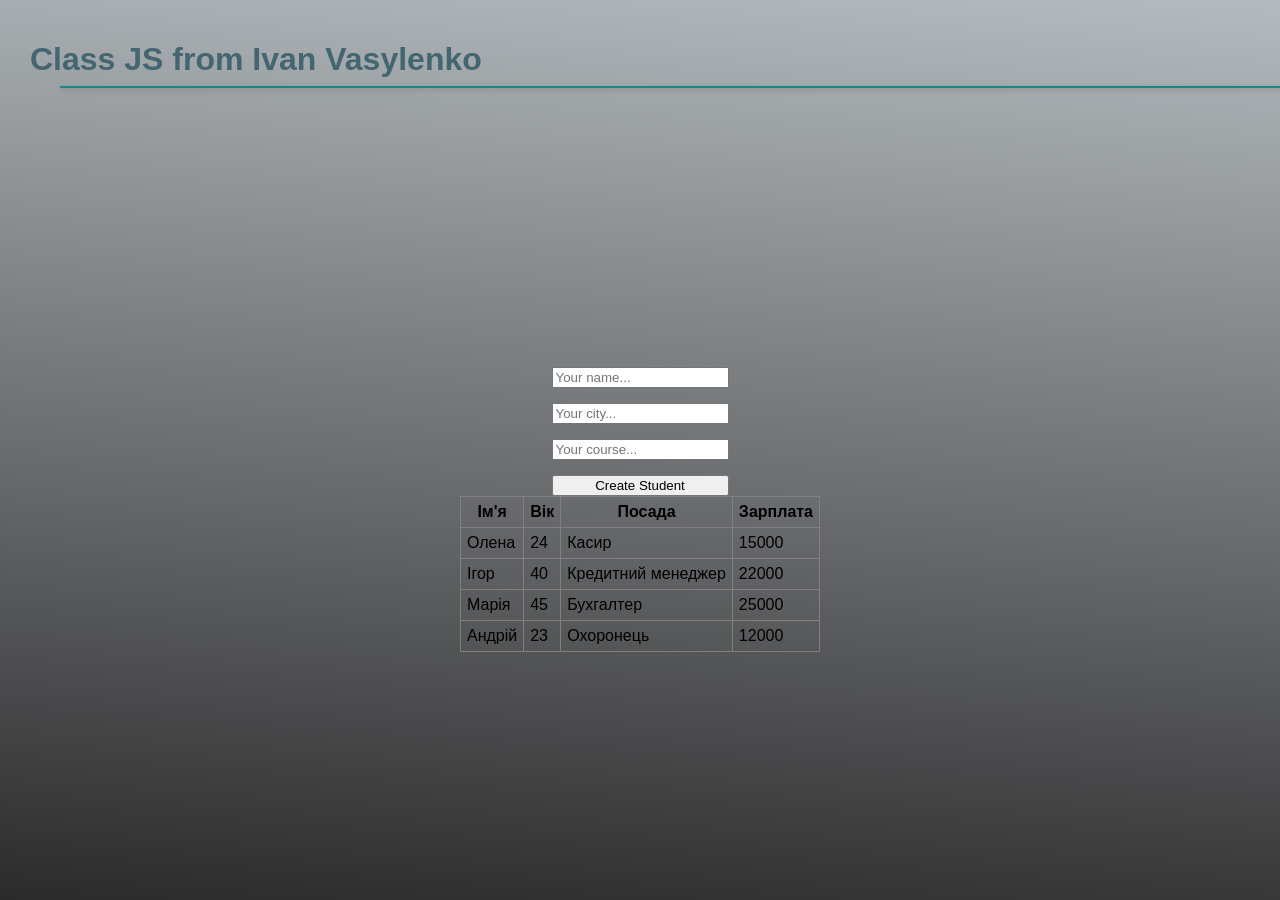
==== commit 14bef3bb: "hw_36" ====
--- a/index.html
+++ b/index.html
@@ -4,109 +4,23 @@
 <head>
     <meta charset="UTF-8">
     <meta name="viewport" content="width=device-width, initial-scale=1.0">
-    <title>Lesosn_30 JS DOM</title>
+    <title>Lesson_36 Class JS</title>
     <link rel="stylesheet" href="./css/main.css">
-
 </head>
 
 <body>
     <header class="header">
-        <div class="container">
-            <h1 class="title header__title">JavaScript from Ivan
-                Vasylenko</h1>
-        </div>
+        <h1 class="header__title">Class JS from Ivan Vasylenko</h1>
     </header>
     <main class="main">
-        <div class="container">
-            <section>
-                <h2 class="title tilte_2">JavaScript Lessons</h2>
-                <ul class="lesson-list">
-                    <li class="lesson-list__item">JS Start</li>
-                    <li class="lesson-list__item">JS Type of Data</li>
-                    <li class="lesson-list__item">JS Operators</li>
-                    <li class="lesson-list__item">JS Conditions</li>
-                    <li class="lesson-list__item">JS Ciklu</li>
-                    <li class="lesson-list__item">JS Function</li>
-                    <li class="lesson-list__item">JS Object</li>
-                    <li class="lesson-list__item">JS Array</li>
-                    <li class="lesson-list__item">JS DOM</li>
-                </ul>
-            </section>
-            <button class="btn_lang" id="btn_lang" data-action="change" onclick="changeAttrLang('uk')">Change Attribute
-                lang</button>
-            <div class="btns" id="btns-action">
-                <a href="#" class="btn btn_action" data-purpose="action">Start</a>
-                <a href="#" class="btn btn_action" data-purpose="action">Finish</a>
-                <a href="#" class="btn btn_action" data-purpose="action">Change</a>
-                <a href="#" class="btn btn_action" data-purpose="action">Send</a>
-            </div>
-            <input type="text" placeholder="Amount UAH">
-            <div class="btns" id="btns-currency">
-                <a href="#" class="btn" id="btn-usd" data-currency="42.2" data-title="dollar">USD</a>
-                <a href="#" class="btn" id="btn-eur" data-currency="48.5" data-title="euro">EUR</a>
-                <a href="#" class="btn" id="btn-zlot" data-currency="10.8" data-title="zlotuj">Zlot</a>
-            </div>
-            <section class="text">
-                <h2>Title</h2>
-                <p class="first-par">Lorem ipsum dolor sit amet consectetur
-                    adipisicing elit. Voluptas recusandae rerum dicta est
-                    quas culpa fuga quae molestiae in autem esse ipsum
-                    maxime quia ut, obcaecati ducimus perferendis, veritatis
-                    aut numquam! Harum commodi rem repudiandae laboriosam
-                    veritatis impedit, aperiam tenetur qui iusto ipsum ipsa
-                    nisi ipsam beatae autem doloribus molestias quae, enim
-                    quod eaque, labore possimus deserunt quisquam
-                    accusantium? Esse?</p>
-            </section>
-            <section class="text">
-                <h2>Title</h2>
-                <p>Lorem ipsum dolor sit amet consectetur adipisicing elit.
-                    Voluptas recusandae rerum dicta est quas culpa fuga quae
-                    molestiae in autem esse ipsum maxime quia ut, obcaecati
-                    ducimus perferendis, veritatis aut numquam! Harum
-                    commodi rem repudiandae laboriosam veritatis impedit,
-                    aperiam tenetur qui iusto ipsum ipsa nisi ipsam beatae
-                    autem doloribus molestias quae, enim quod eaque, labore
-                    possimus deserunt quisquam accusantium? Esse?</p>
-            </section>
-            <section class="text"></section>
-            <!-- Блок текст -->
-            <section class="text" id="paragraphs">
-                <h2>Title</h2>
-                <p class="pharagraph">Lorem ipsum dolor sit amet consectetur
-                    adipisicing elit. Voluptas recusandae rerum dicta est
-                    quas culpa fuga quae molestiae in autem esse ipsum
-                    maxime quia ut, obcaecati ducimus perferendis, veritatis
-                    aut numquam! Harum commodi rem repudiandae laboriosam
-                    veritatis impedit, aperiam tenetur qui iusto ipsum ipsa
-                    nisi ipsam beatae autem doloribus molestias quae, enim
-                    quod eaque, labore possimus deserunt quisquam
-                    accusantium? Esse?</p>
-                <p class="pharagraph">Lorem ipsum dolor sit amet consectetur
-                    adipisicing elit. Voluptas recusandae rerum dicta est
-                    quas culpa fuga quae molestiae in autem esse ipsum
-                    maxime quia ut, obcaecati ducimus perferendis, veritatis
-                    aut numquam! Harum commodi rem repudiandae laboriosam
-                    veritatis impedit, aperiam tenetur qui iusto ipsum ipsa
-                    nisi ipsam beatae autem doloribus molestias quae, enim
-                    quod eaque, labore possimus deserunt quisquam
-                    accusantium? Esse?</p>
-                <p class="pharagraph">Lorem ipsum dolor sit amet consectetur
-                    adipisicing elit. Voluptas recusandae rerum dicta est
-                    quas culpa fuga quae molestiae in autem esse ipsum
-                    maxime quia ut, obcaecati ducimus perferendis, veritatis
-                    aut numquam! Harum commodi rem repudiandae laboriosam
-                    veritatis impedit, aperiam tenetur qui iusto ipsum ipsa
-                    nisi ipsam beatae autem doloribus molestias quae, enim
-                    quod eaque, labore possimus deserunt quisquam
-                    accusantium? Esse?</p>
-            </section>
-            <section class="new-el" id="new-el">
-                <a class="create-link" data-tagname="a" onclick="alert(`${this.tagName}`)">Create a</a>
-                <a class="create-link" data-tagname="p">Create p</a>
-                <a class="create-link" data-tagname="div">Create div</a>
-            </section>
-        </div>
+        <form method="get" class="form">
+            <input type="text" placeholder="Your name..." data-properties="name">
+            <input type="text" placeholder="Your city..." data-properties="city">
+            <input type="text" placeholder="Your course..." data-properties="course">
+            <button type="submit">Create Student</button>
+        </form>
+
+        <div id="table-container"></div>
     </main>
     <script src="./js/main.js"></script>
 </body>
--- a/css/main.css
+++ b/css/main.css
@@ -1,56 +1,73 @@
-* {
+body {
+  min-height: 100vh;
+  margin: 0;
   box-sizing: border-box;
-  padding: 0;
-}
-
-html,
-body {
-  margin: 0 0;
-  min-height: 100vh;
-  font-size: 17px;
-  font-family: Verdana, Geneva, Tahoma, sans-serif;
-  color: #ffddff;
-  background: linear-gradient(#495665, #247e94);
+  background: linear-gradient(184deg, #b4babe, #2c2b2c);
+  font-family: "Segoe UI", Tahoma, Geneva, Verdana, sans-serif;
   display: flex;
   flex-direction: column;
   justify-content: space-between;
 }
 
-.container {
-  max-width: 1140px;
-  margin: 0 auto;
+.header {
+  padding: 20px 30px;
 }
-
-.title {
-  font-weight: 500;
+.header__title {
+  position: relative;
+  color: #446670;
 }
-
-.header {
-  background: linear-gradient(#14405b, #7a8097);
-  padding: 16px 0;
+.header__title::after {
+  content: "";
+  position: absolute;
+  bottom: -10px;
+  left: 30px;
+  width: 100%;
+  height: 2px;
+  background: #198783;
+  box-shadow: 2px 2px 5px 0px grey;
 }
 
 .main {
   flex-grow: 1;
+  display: flex;
+  flex-direction: column;
+  justify-content: center;
+  align-items: center;
+  padding: 0 100px;
+}
+.main .btns {
+  min-width: 700px;
+  display: flex;
+  justify-content: space-between;
+}
+.main .btns__btn {
+  padding: 10px 38px;
+  background: linear-gradient(176deg, #363333, rgba(209, 234, 230, 0.8784313725));
+  border-radius: 10px;
+  text-decoration: none;
+  text-transform: uppercase;
+  color: #143133;
+  font-weight: 500;
+  letter-spacing: 1px;
+  box-shadow: 0 0 5px 0px #223e40;
+}
+.main .btns__btn:hover {
+  background: linear-gradient(90deg, #2c2b2c, #9ea1a3);
 }
 
-.lesson-list {
-  padding-left: 24px;
-  list-style: none;
+.section_new {
+  background: red;
+  padding: 20px;
+  margin-bottom: 20px;
+  border: 1px solid #fff;
 }
 
-.btns {
-  margin: 40px 0;
+.new_btn {
+  font-size: 24px;
 }
 
-.btn_action {
-  padding: 6px 20px;
-  background: #7a8097;
-  border: 1px solid #ece5ec;
-  border-radius: 6px;
-}
-
-.footer {
-  background: linear-gradient(#4e5263, #0d2d41);
-  padding: 28px 0;
+.form {
+  display: flex;
+  flex-direction: column;
+  gap: 15px;
 }/*# sourceMappingURL=main.css.map */
